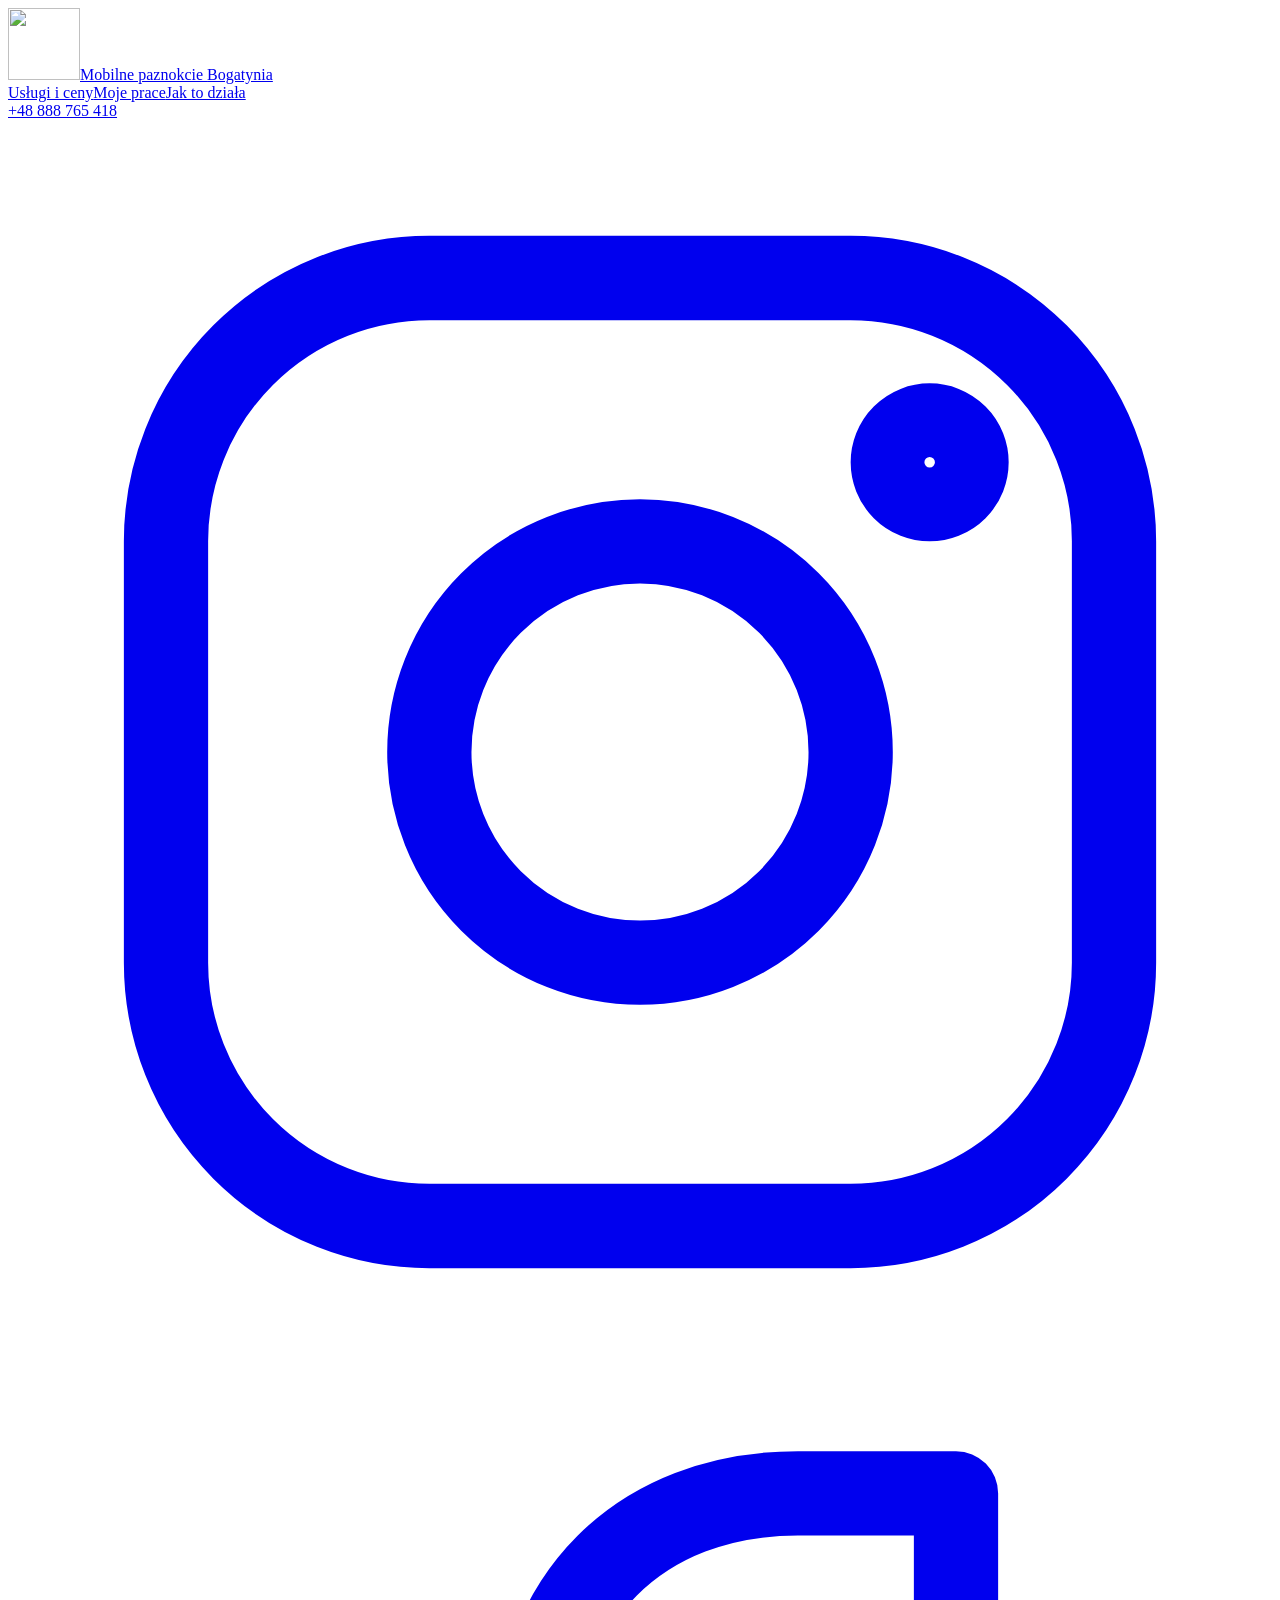
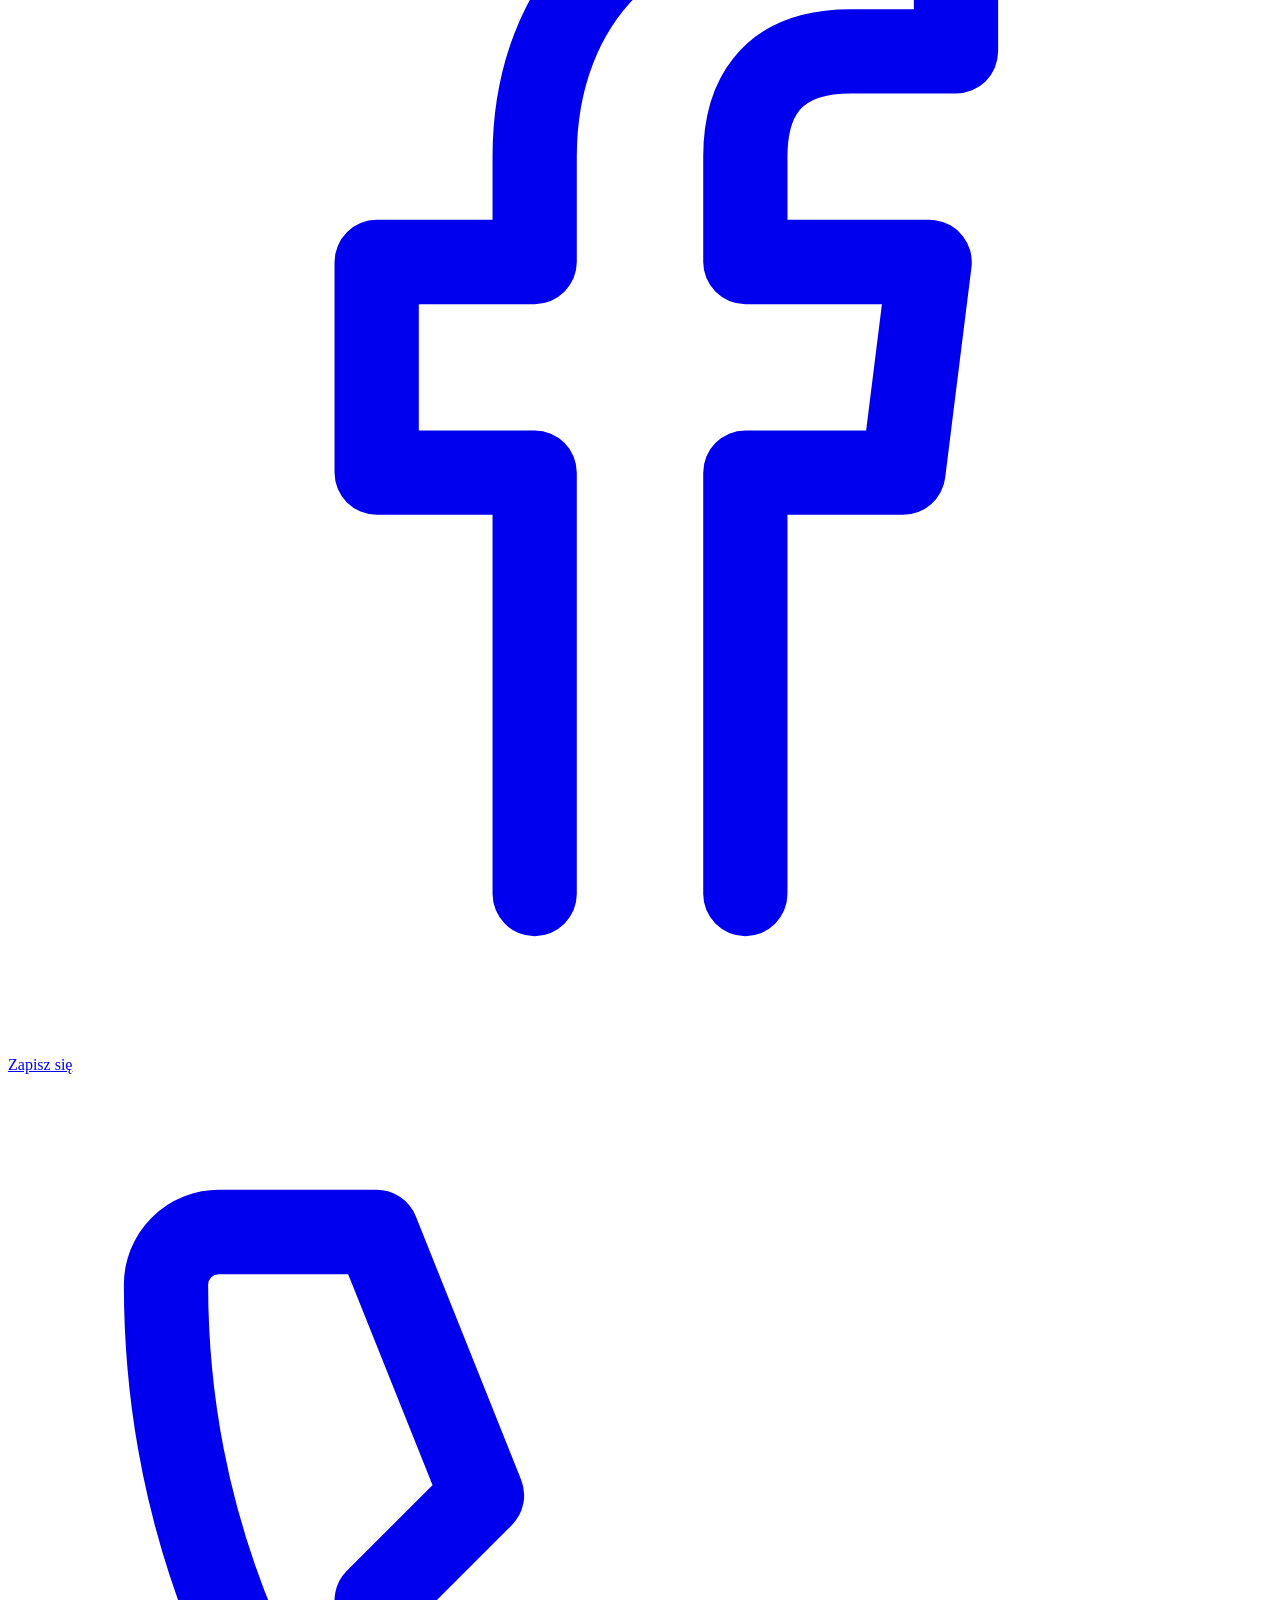
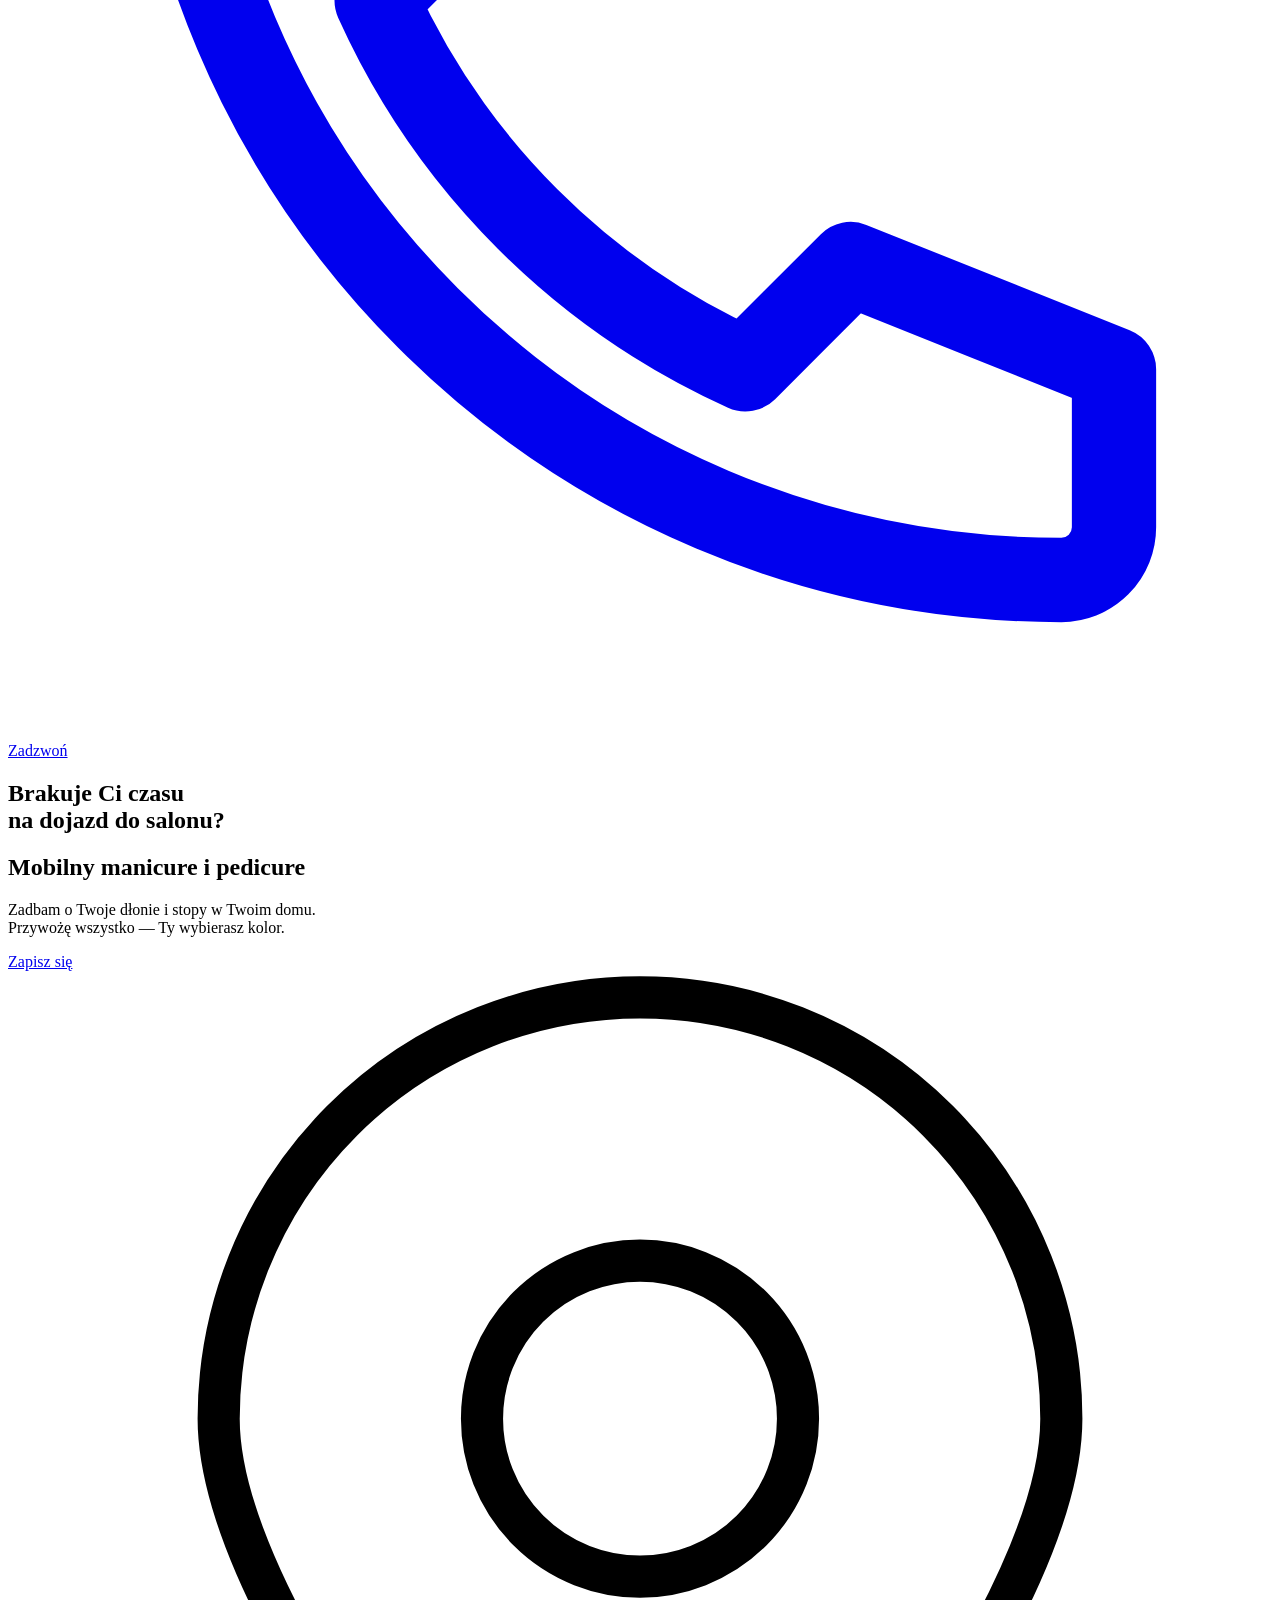
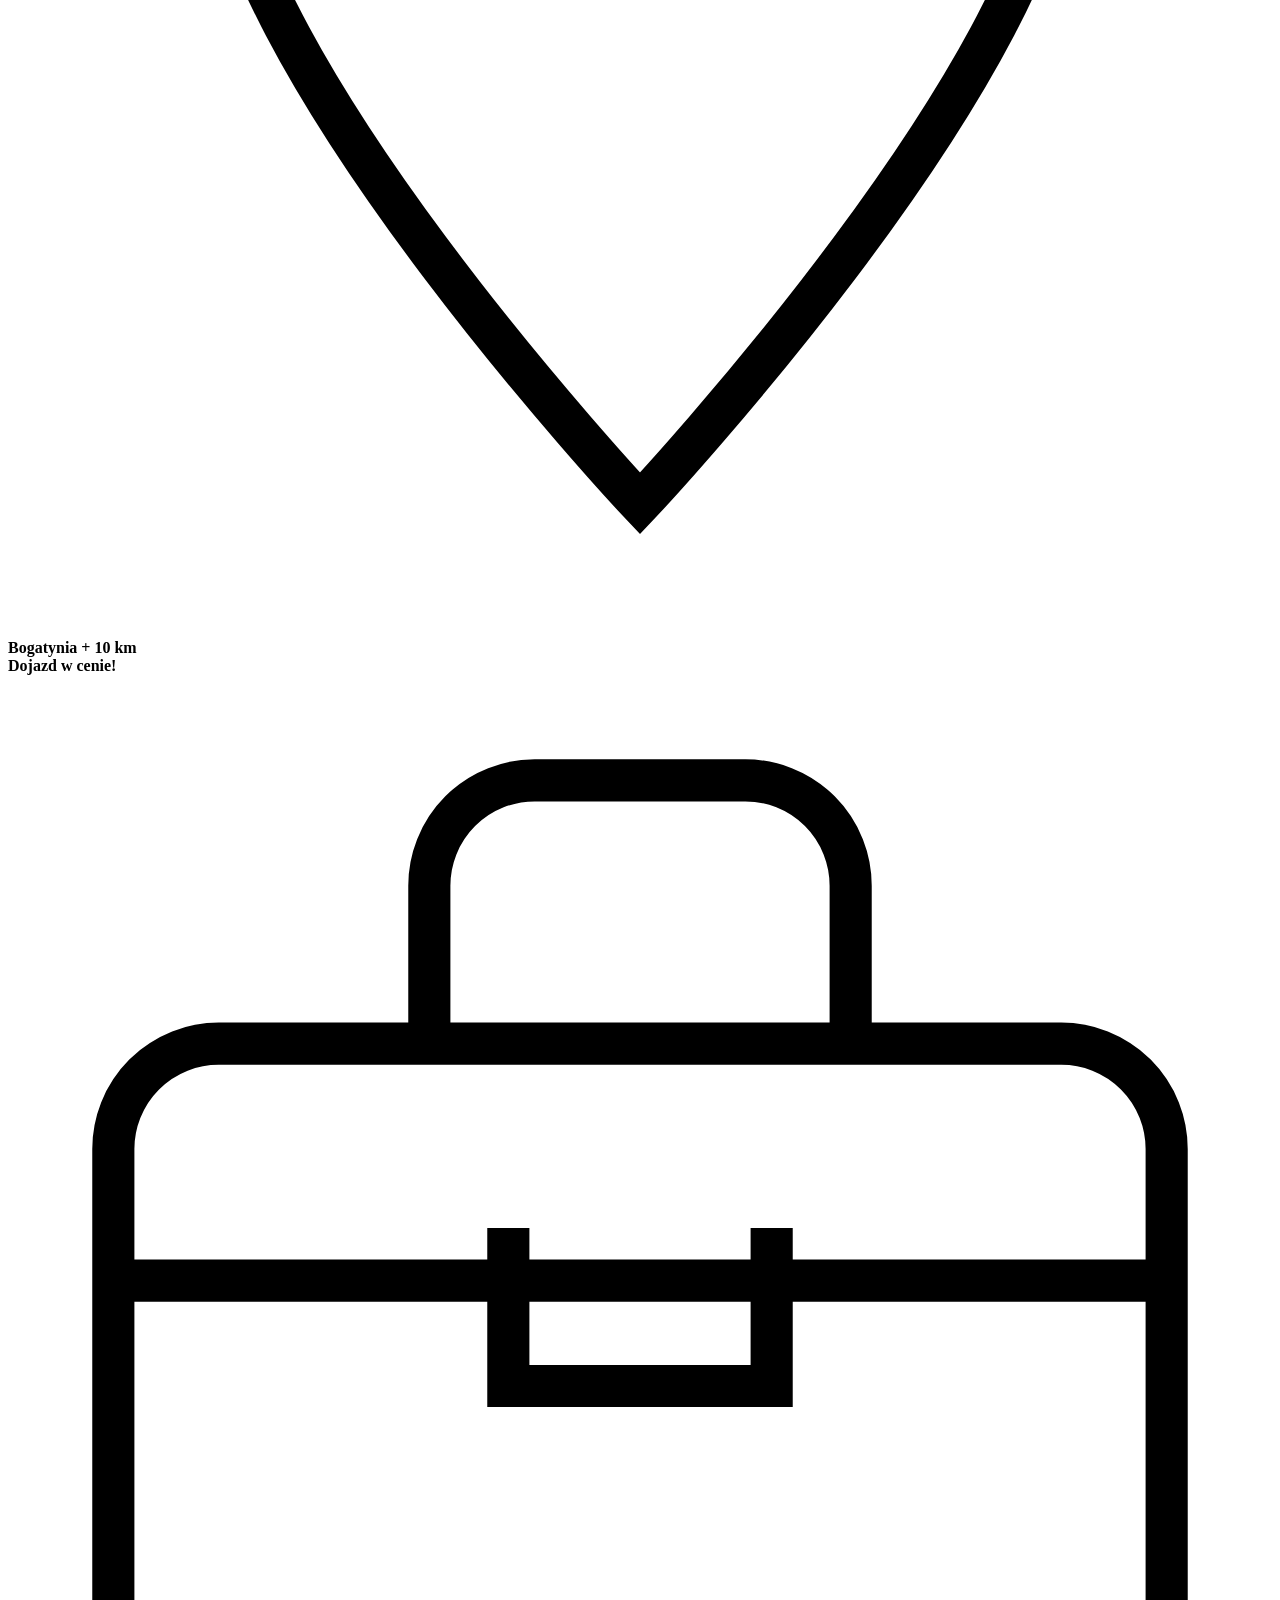
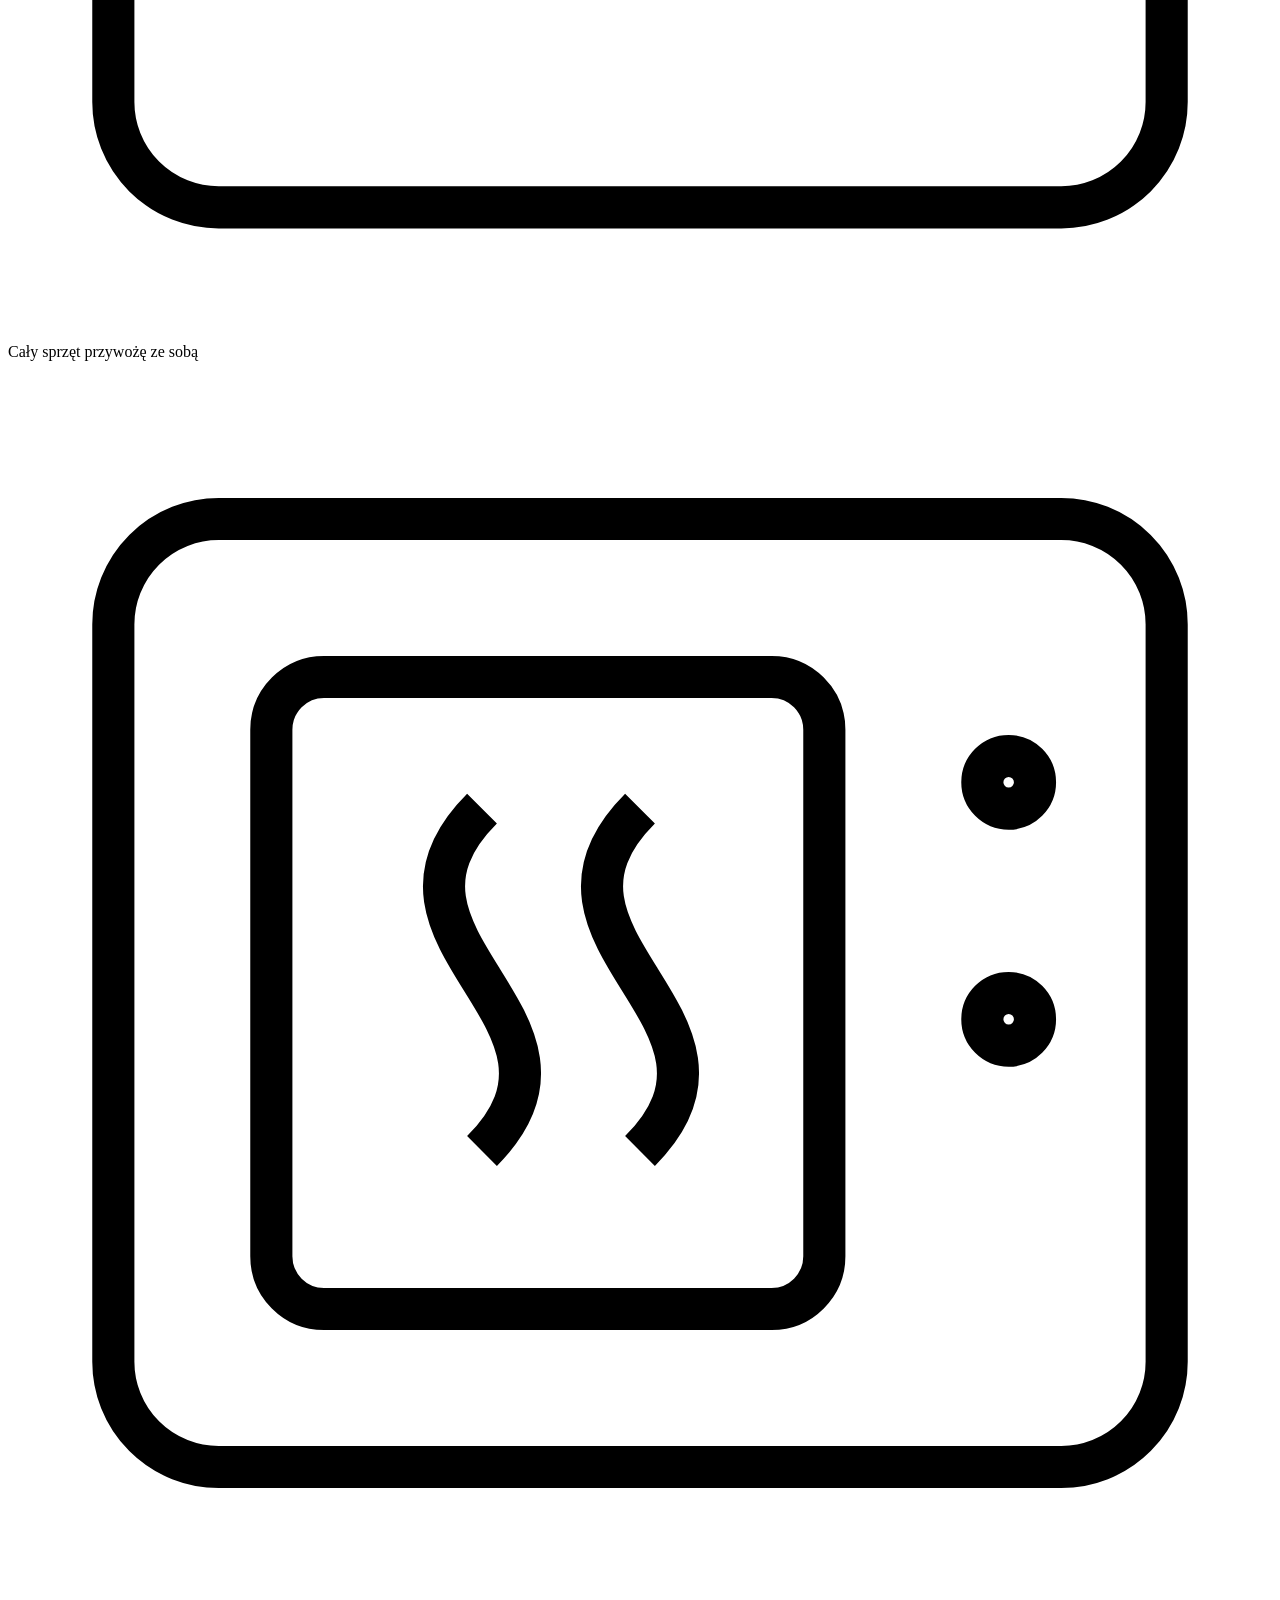
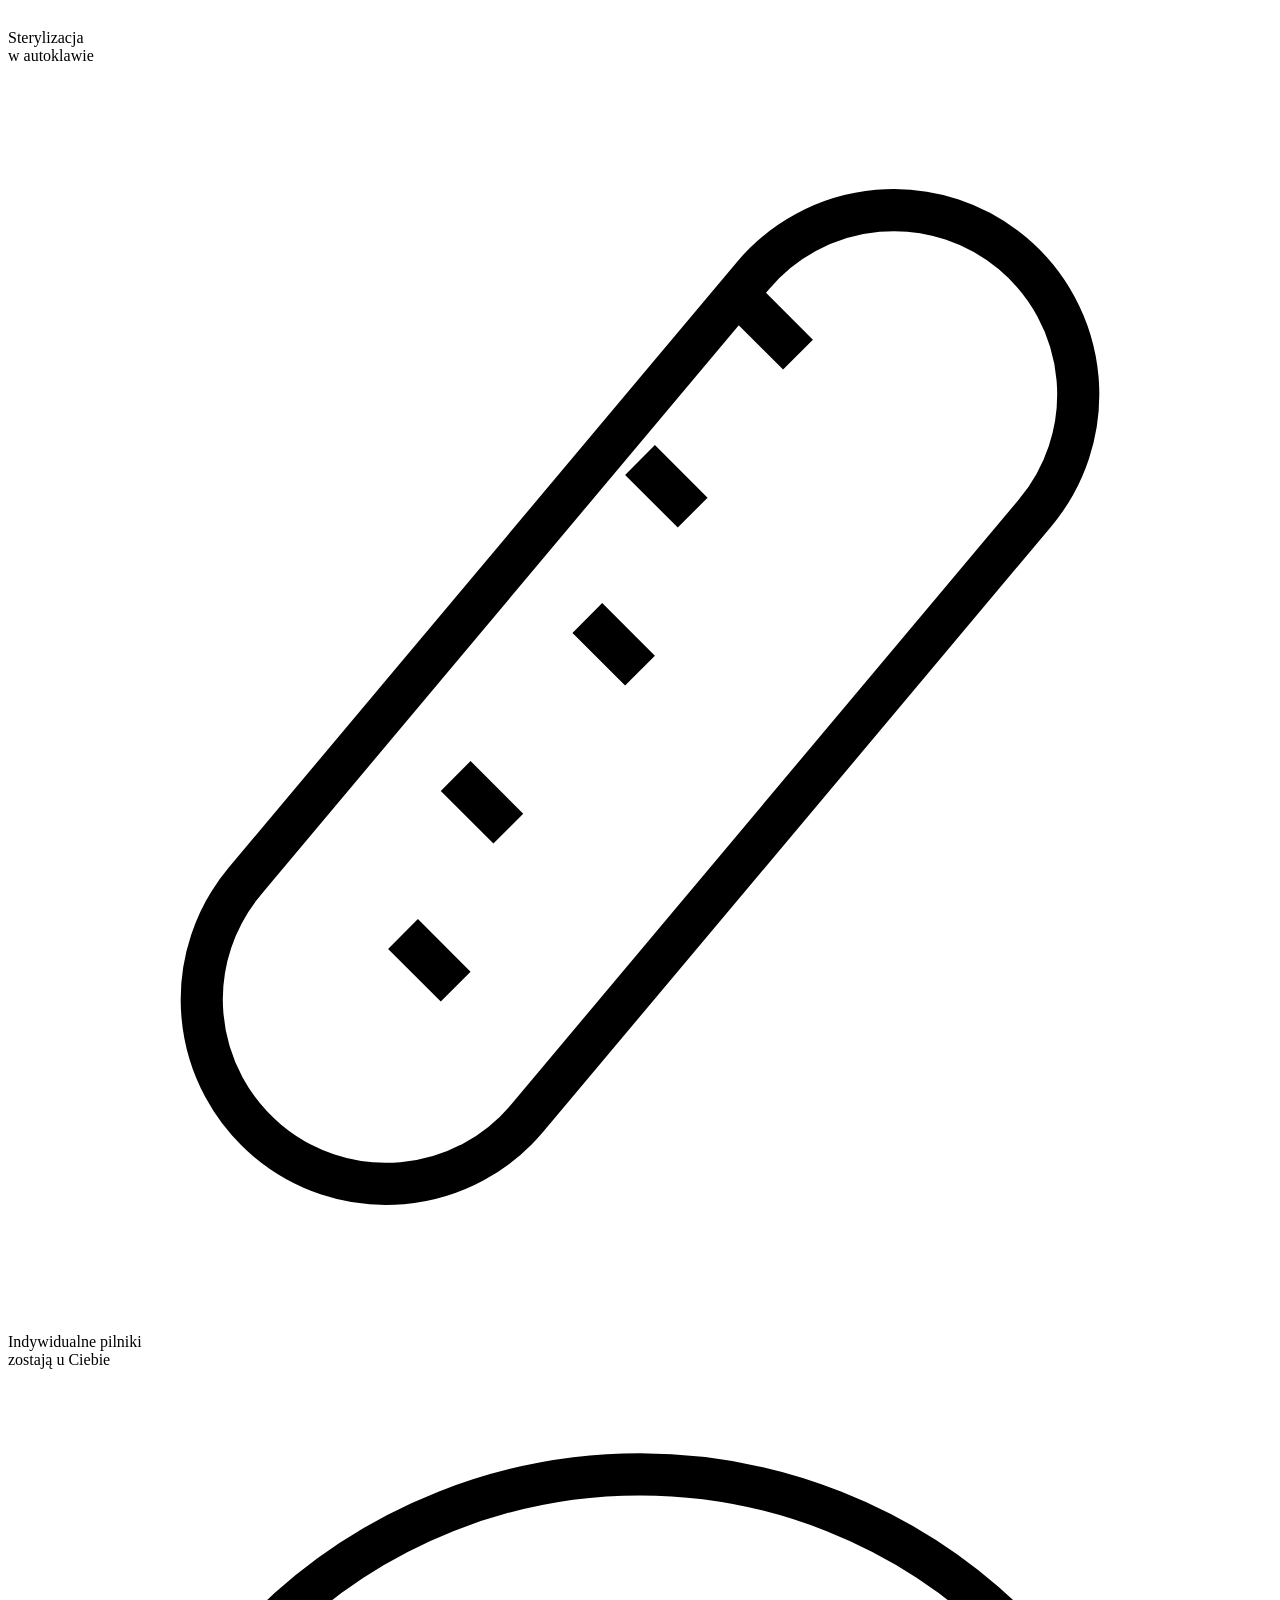
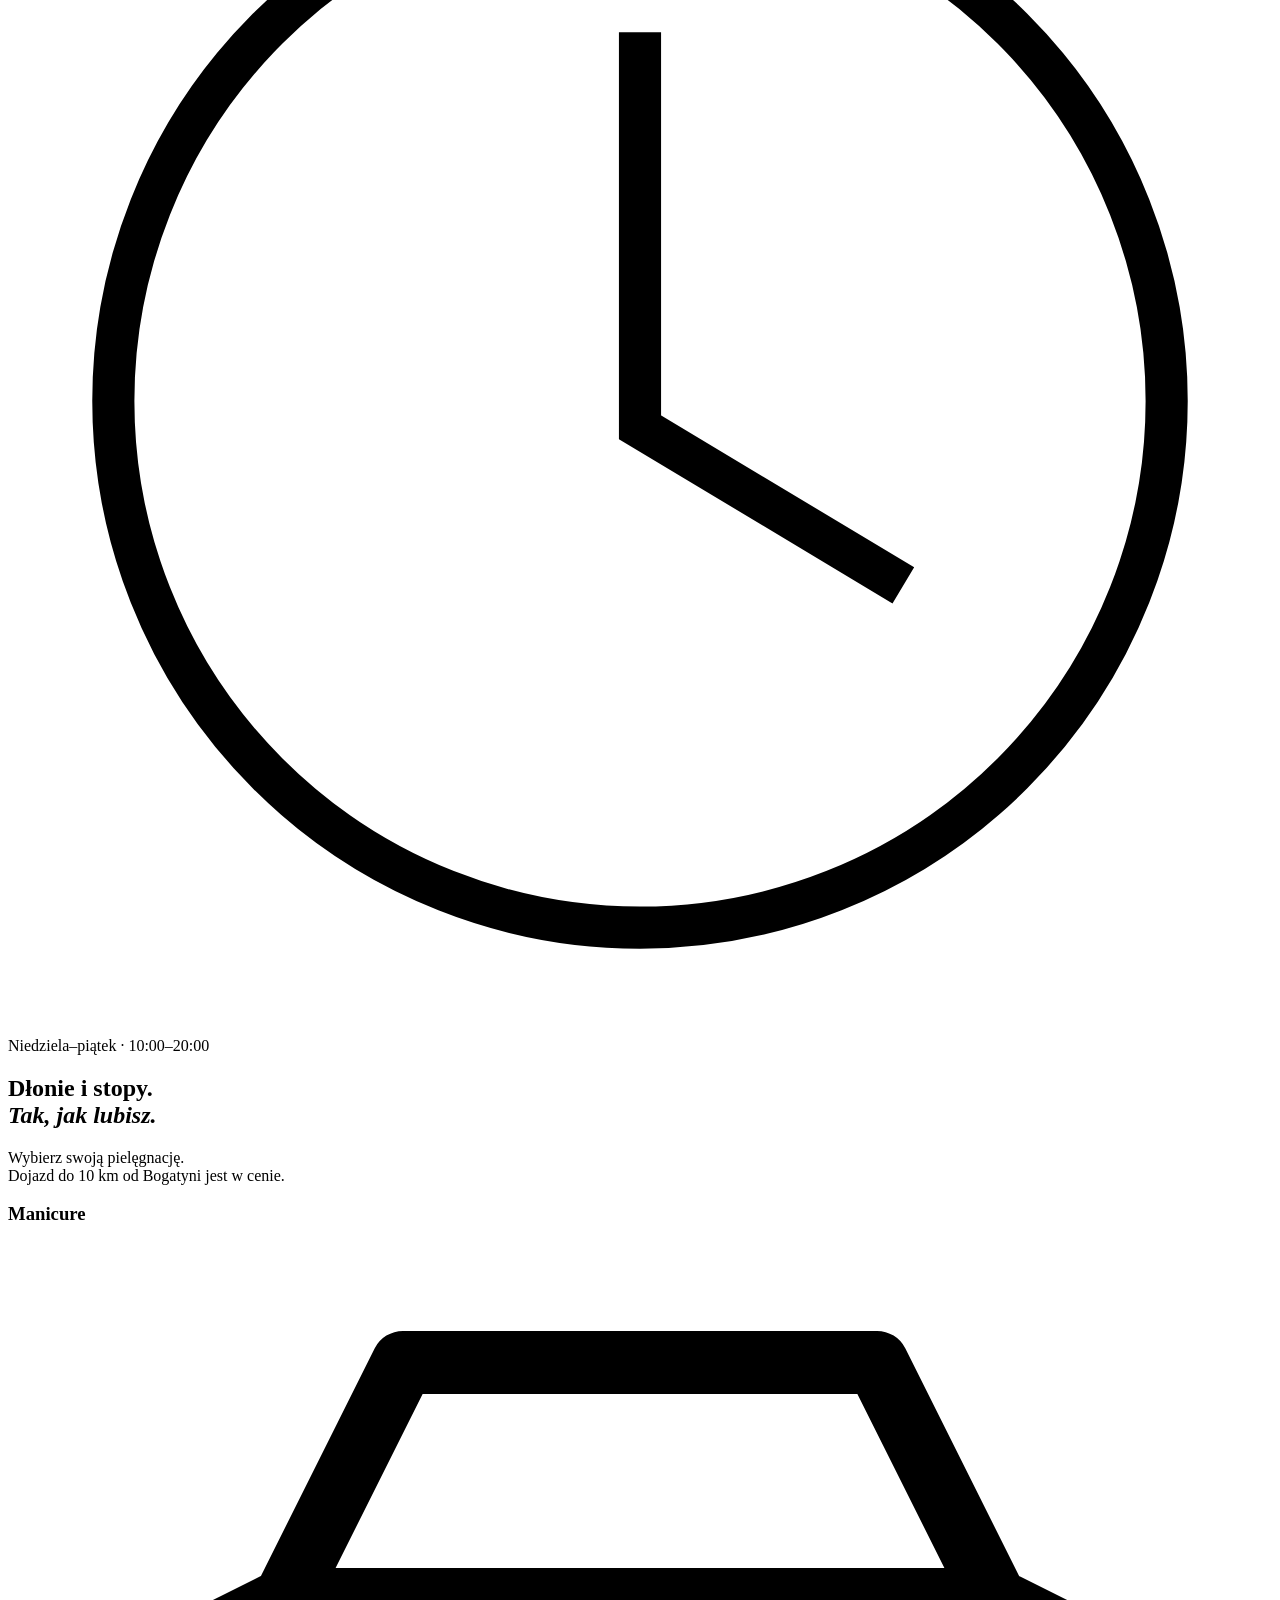
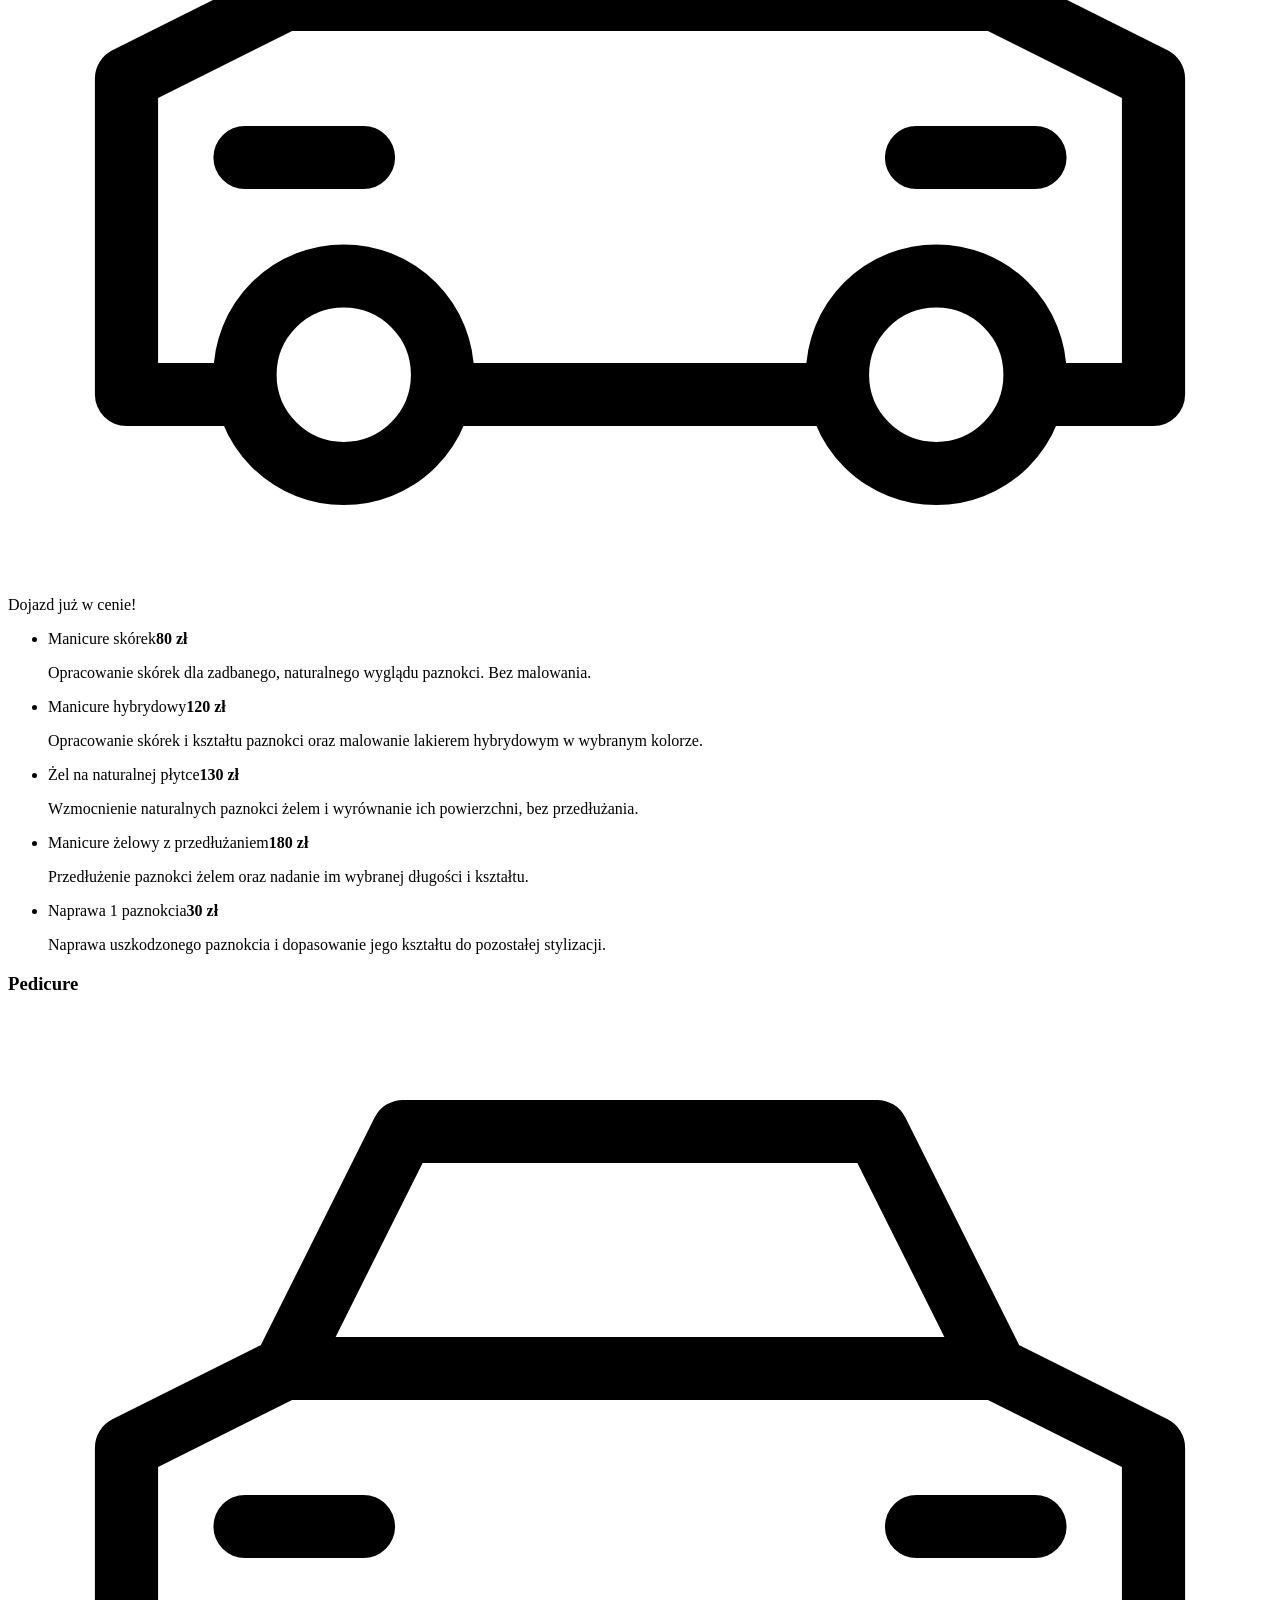
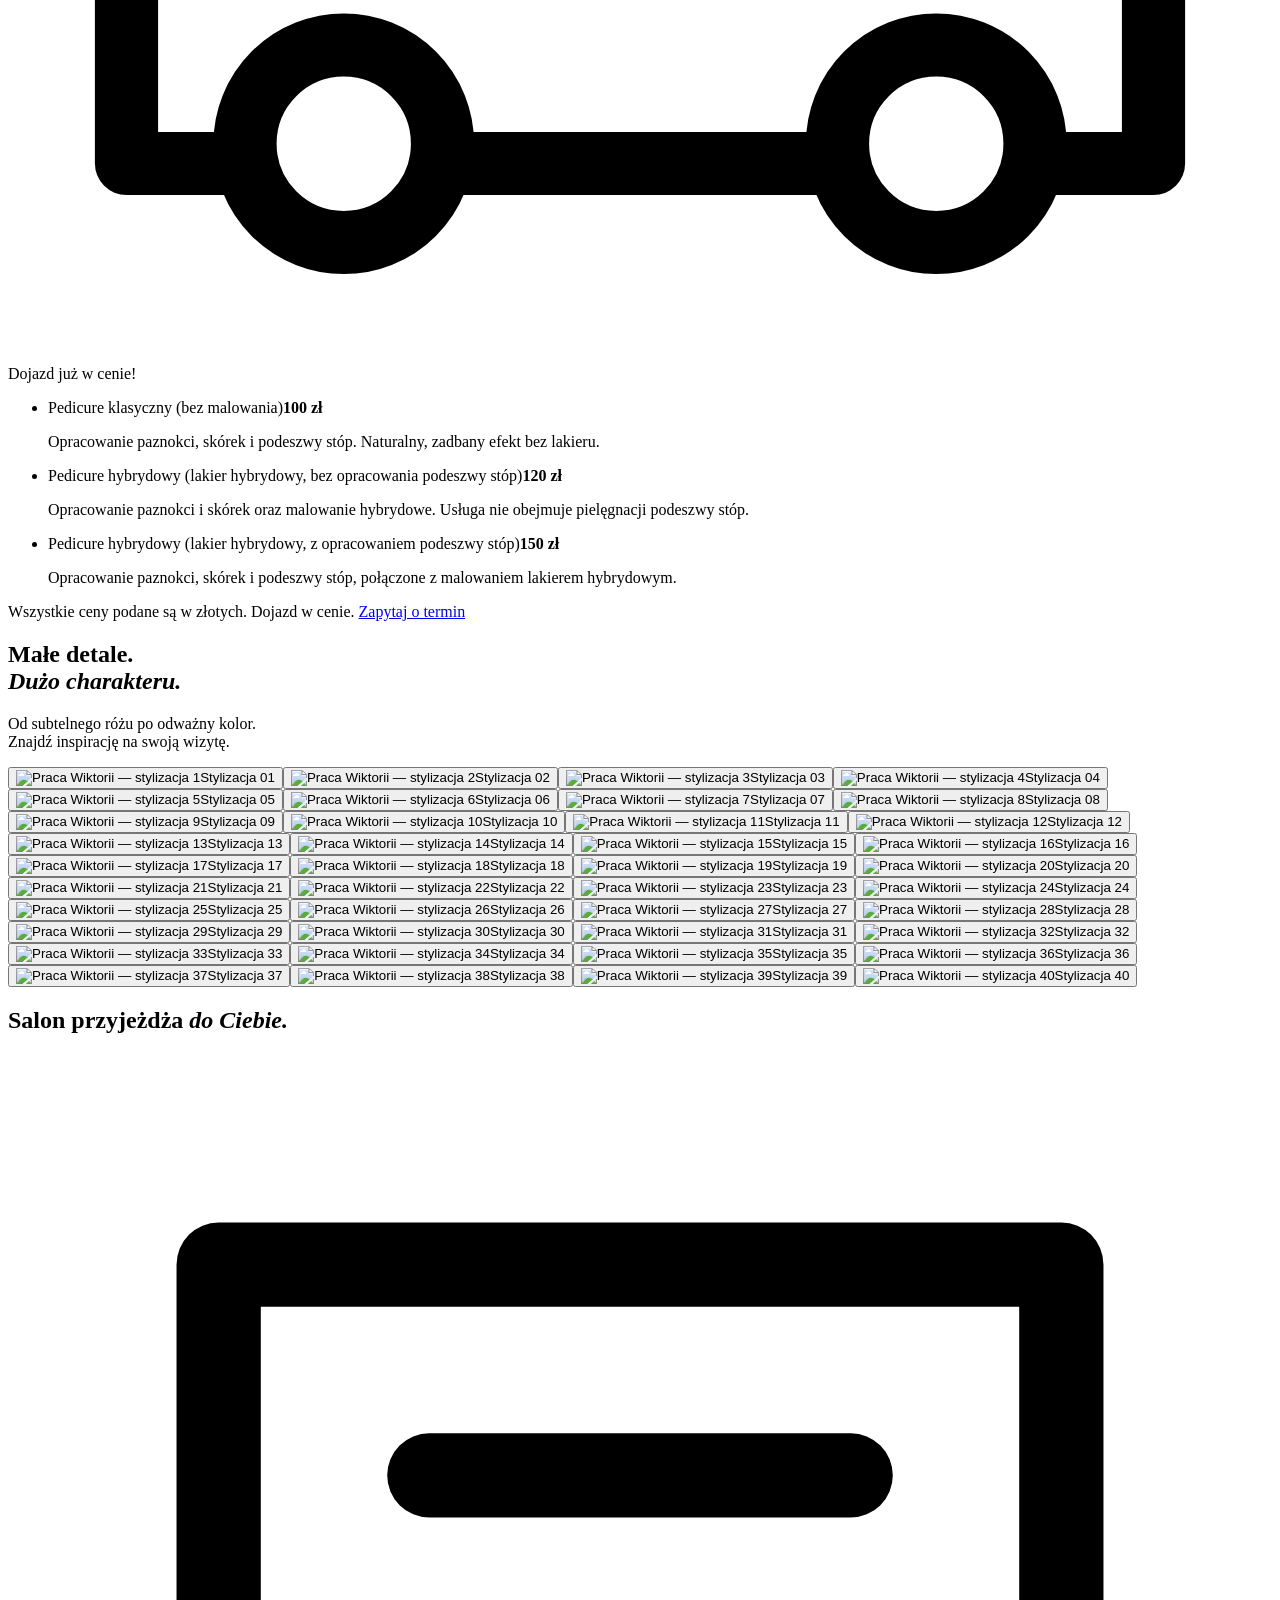
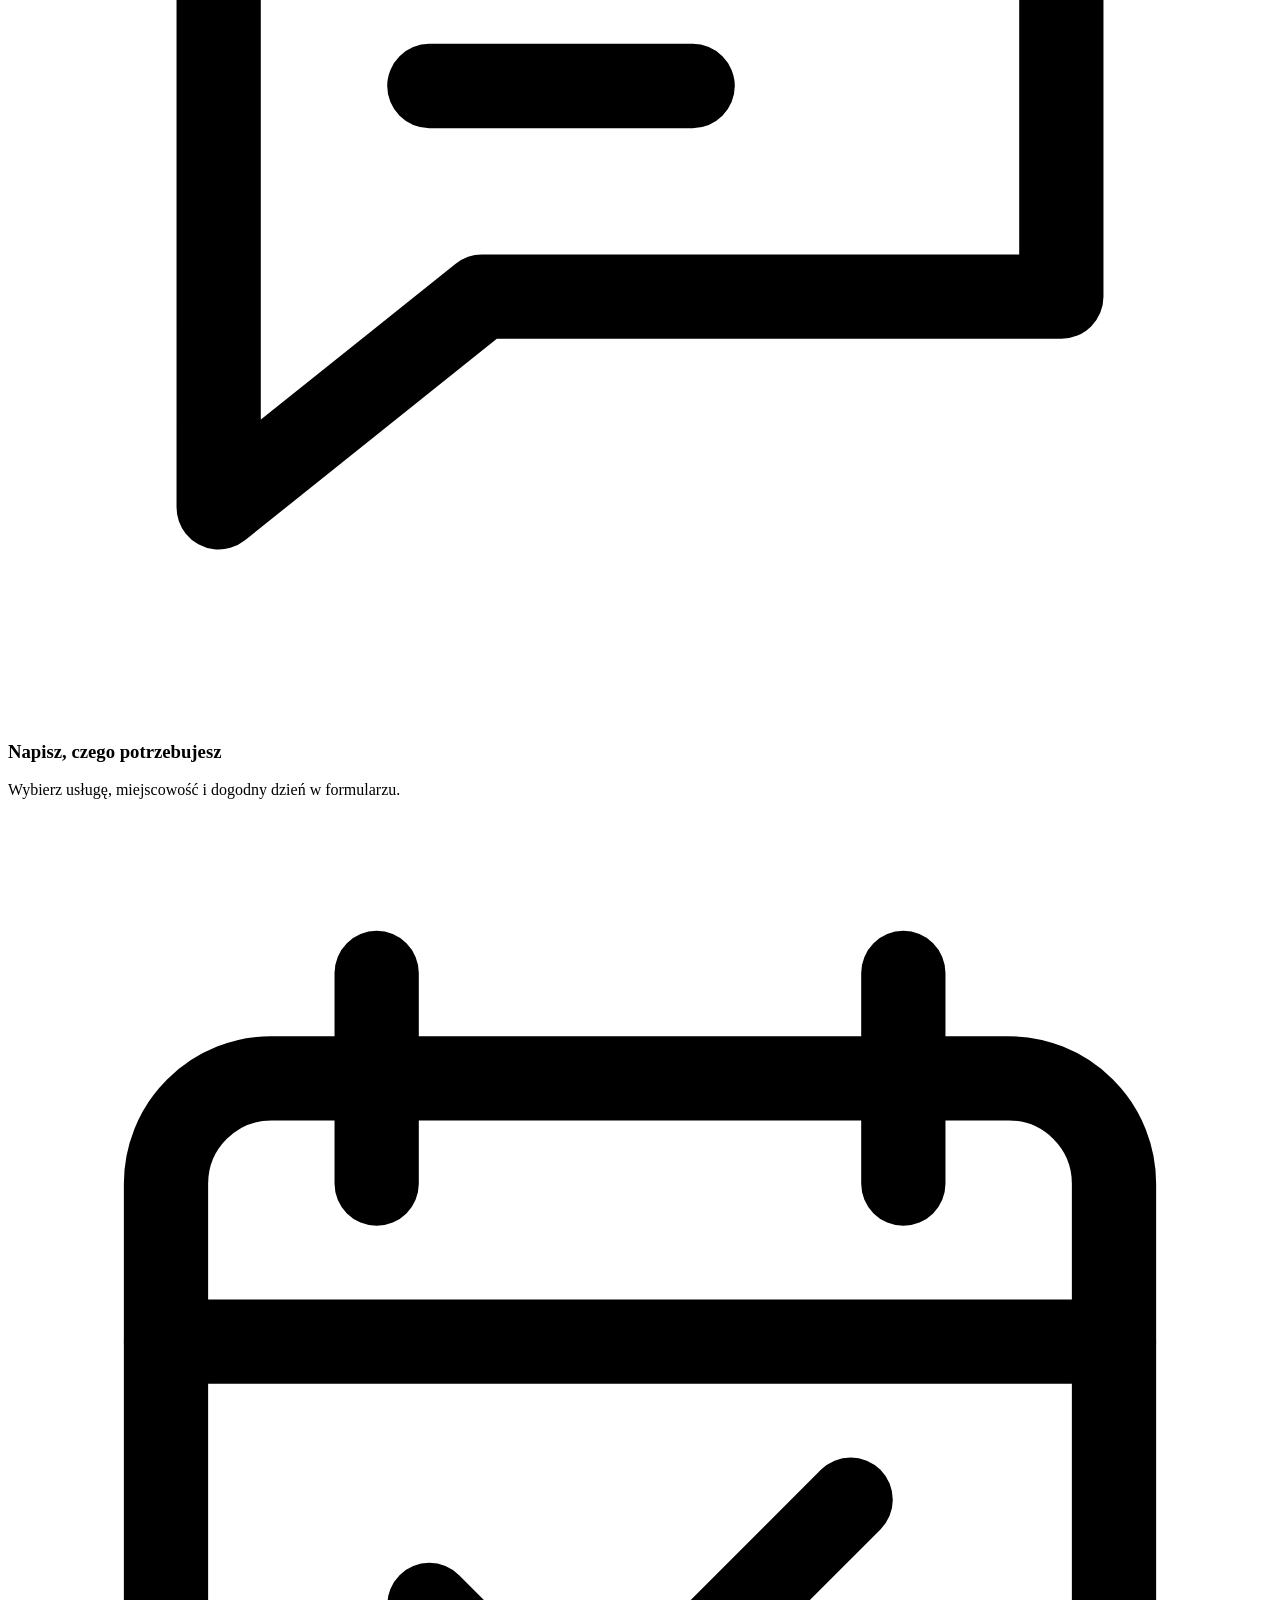
==== index.html @ 947ea826 "Google Tag Manager GTM-5TH8W74J" ====
<!doctype html>
<html lang="pl"><head>
<!-- Google Tag Manager -->
<script>(function(w,d,s,l,i){w[l]=w[l]||[];w[l].push({'gtm.start':
new Date().getTime(),event:'gtm.js'});var f=d.getElementsByTagName(s)[0],
j=d.createElement(s),dl=l!='dataLayer'?'&l='+l:'';j.async=true;j.src=
'https://www.googletagmanager.com/gtm.js?id='+i+dl;f.parentNode.insertBefore(j,f);
})(window,document,'script','dataLayer','GTM-5TH8W74J');</script>
<!-- End Google Tag Manager --><meta charset="UTF-8"><meta name="viewport" content="width=device-width,initial-scale=1"><meta name="description" content="Mobilny manicure i pedicure w Bogatyni i okolicach do 10 km. Dojazd w cenie. Wiktoria — poniedziałek–piątek i niedziela, 10:00–20:00."><title>Mobilne paznokcie • Bogatynia</title><link rel="icon" type="image/png" href="assets/favicon.png"><link rel="preconnect" href="https://fonts.googleapis.com"><link rel="preconnect" href="https://fonts.gstatic.com" crossorigin><link rel="stylesheet" href="https://fonts.googleapis.com/css2?family=Playfair+Display:ital,wght@0,600;0,700;1,700&display=swap"><link rel="stylesheet" href="style.css"></head>
<body>
<!-- Google Tag Manager (noscript) -->
<noscript><iframe src="https://www.googletagmanager.com/ns.html?id=GTM-5TH8W74J"
height="0" width="0" style="display:none;visibility:hidden"></iframe></noscript>
<!-- End Google Tag Manager (noscript) --><header class="wrap"><a class="brand" href="#"><img src="assets/logo.png" width="72" height="72" alt=""><span>Mobilne paznokcie <span>Bogatynia</span></span></a><nav aria-label="Nawigacja"><a href="#uslugi">Usługi i ceny</a><a href="#prace">Moje prace</a><a href="#wizyta">Jak to działa</a></nav><div class="header-contact"><a class="phone-number" href="tel:+48888765418">+48 888 765 418</a><div class="social-links"><a href="https://www.instagram.com/mobilne_paznokcie_bogatynia?knvt=MTFyaWU5a2pidDM1eg==" target="_blank" rel="noopener noreferrer" aria-label="Instagram"><svg viewBox="0 0 24 24" fill="none" stroke="currentColor" stroke-width="1.6" stroke-linecap="round" stroke-linejoin="round" aria-hidden="true"><rect x="3" y="3" width="18" height="18" rx="5"/><circle cx="12" cy="12" r="4"/><circle cx="17.5" cy="6.5" r=".7"/></svg></a><a href="https://www.facebook.com/share/1CfiMYgDCd/?mibextid=wwXIfr" target="_blank" rel="noopener noreferrer" aria-label="Facebook"><svg viewBox="0 0 24 24" fill="none" stroke="currentColor" stroke-width="1.6" stroke-linecap="round" stroke-linejoin="round" aria-hidden="true"><path d="M14 21v-8h3l.5-4H14V7c0-1 .4-2 2-2h2V2h-3c-3 0-5 2-5 5v2H7v4h3v8"/></svg></a></div></div><div class="cta-stack"><a class="button signup-button" href="#kontakt">Zapisz się</a><a class="button call-button" href="tel:+48888765418"><svg viewBox="0 0 24 24" fill="none" stroke="currentColor" stroke-width="1.6" stroke-linecap="round" stroke-linejoin="round" aria-hidden="true"><path d="M7 3H4a1 1 0 0 0-1 1c0 9.4 7.6 17 17 17a1 1 0 0 0 1-1v-3l-5-2-2 2a14 14 0 0 1-7-7l2-2-2-5Z"/></svg>Zadzwoń</a></div></header>
<main><section class="hero-reference" aria-labelledby="hero-title"><div class="hero-reference-inner"><div class="reference-copy"><h1 id="hero-title">Brakuje Ci czasu<br>na dojazd do salonu?</h1><h2>Mobilny manicure i pedicure</h2><p>Zadbam o Twoje dłonie i stopy w Twoim domu. <br>Przywożę wszystko — Ty wybierasz kolor.</p><a class="button reference-cta" href="#kontakt">Zapisz się </a><div class="reference-location"><svg viewBox="0 0 48 48" fill="none" stroke="currentColor" stroke-width="1.6" aria-hidden="true"><path d="M24 43S8 26 8 17a16 16 0 0 1 32 0c0 9-16 26-16 26Z"/><circle cx="24" cy="17" r="6"/></svg><strong>Bogatynia + 10 km<br>Dojazd w cenie!</strong></div></div><div class="reference-bottom"><div class="reference-benefits"><div><svg viewBox="0 0 48 48" fill="none" stroke="currentColor" stroke-width="1.6" aria-hidden="true"><rect x="4" y="14" width="40" height="29" rx="4"/><path d="M16 14V8a4 4 0 0 1 4-4h8a4 4 0 0 1 4 4v6M4 23h40M19 21v6h10v-6"/></svg><span>Cały sprzęt przywożę ze sobą</span></div><div><svg viewBox="0 0 48 48" fill="none" stroke="currentColor" stroke-width="1.6" aria-hidden="true"><rect x="4" y="6" width="40" height="36" rx="4"/><rect x="10" y="12" width="21" height="24" rx="2"/><path d="M18 17c-5 5 5 8 0 13m6-13c-5 5 5 8 0 13"/><circle cx="38" cy="16" r="1"/><circle cx="38" cy="25" r="1"/></svg><span>Sterylizacja <br>w autoklawie</span></div><div><svg viewBox="0 0 48 48" fill="none" stroke="currentColor" stroke-width="1.6" aria-hidden="true"><rect x="17" y="2" width="14" height="44" rx="7" transform="rotate(40 24 24)"/><path d="m17 27 2 2m5-14 2 2m-4 4 2 2m-9 10 2 2m11-26 2 2"/></svg><span>Indywidualne pilniki <br>zostają u Ciebie</span></div></div><div class="reference-hours"><svg viewBox="0 0 48 48" fill="none" stroke="currentColor" stroke-width="1.6" aria-hidden="true"><circle cx="24" cy="24" r="20"/><path d="M24 10v15l10 6"/></svg><span>Niedziela–piątek · 10:00–20:00</span></div></div></div></section>

<section class="services section" id="uslugi"><div class="wrap"><div class="section-top"><div><h2>Dłonie i stopy.<br><em>Tak, jak lubisz.</em></h2></div><p>Wybierz swoją pielęgnację.<br>Dojazd do 10 km od Bogatyni jest w cenie.</p></div><div class="service-columns"><div class="service-category"><div class="service-category-title"><h3>Manicure</h3><div class="included-travel"><svg class="travel-car" viewBox="0 0 32 24" fill="none" stroke="currentColor" stroke-width="1.6" stroke-linecap="round" stroke-linejoin="round" aria-hidden="true"><path d="m7 9 3-6h12l3 6M6 19H3V11l4-2h18l4 2v8h-3M11 19h10M8 9h16M6 13h3m14 0h3"/><circle cx="8.5" cy="18.5" r="2.5"/><circle cx="23.5" cy="18.5" r="2.5"/></svg> Dojazd już w cenie!</div></div><ul><li class="priced-service"><div class="service-heading"><span>Manicure skórek</span><strong>80 zł</strong></div><p class="service-description">Opracowanie skórek dla zadbanego, naturalnego wyglądu paznokci. Bez malowania.</p></li><li class="priced-service"><div class="service-heading"><span>Manicure hybrydowy</span><strong>120 zł</strong></div><p class="service-description">Opracowanie skórek i kształtu paznokci oraz malowanie lakierem hybrydowym w wybranym kolorze.</p></li><li class="priced-service"><div class="service-heading"><span>Żel na naturalnej płytce</span><strong>130 zł</strong></div><p class="service-description">Wzmocnienie naturalnych paznokci żelem i wyrównanie ich powierzchni, bez przedłużania.</p></li><li class="priced-service"><div class="service-heading"><span>Manicure żelowy z przedłużaniem</span><strong>180 zł</strong></div><p class="service-description">Przedłużenie paznokci żelem oraz nadanie im wybranej długości i kształtu.</p></li><li class="priced-service"><div class="service-heading"><span>Naprawa 1 paznokcia</span><strong>30 zł</strong></div><p class="service-description">Naprawa uszkodzonego paznokcia i dopasowanie jego kształtu do pozostałej stylizacji.</p></li></ul></div><div class="service-category"><div class="service-category-title"><h3>Pedicure</h3><div class="included-travel"><svg class="travel-car" viewBox="0 0 32 24" fill="none" stroke="currentColor" stroke-width="1.6" stroke-linecap="round" stroke-linejoin="round" aria-hidden="true"><path d="m7 9 3-6h12l3 6M6 19H3V11l4-2h18l4 2v8h-3M11 19h10M8 9h16M6 13h3m14 0h3"/><circle cx="8.5" cy="18.5" r="2.5"/><circle cx="23.5" cy="18.5" r="2.5"/></svg> Dojazd już w cenie!</div></div><ul><li class="priced-service"><div class="service-heading"><span>Pedicure klasyczny (bez malowania)</span><strong>100 zł</strong></div><p class="service-description">Opracowanie paznokci, skórek i podeszwy stóp. Naturalny, zadbany efekt bez lakieru.</p></li><li class="priced-service"><div class="service-heading"><span>Pedicure hybrydowy (lakier hybrydowy, bez opracowania podeszwy stóp)</span><strong>120 zł</strong></div><p class="service-description">Opracowanie paznokci i skórek oraz malowanie hybrydowe. Usługa nie obejmuje pielęgnacji podeszwy stóp.</p></li><li class="priced-service"><div class="service-heading"><span>Pedicure hybrydowy (lakier hybrydowy, z opracowaniem podeszwy stóp)</span><strong>150 zł</strong></div><p class="service-description">Opracowanie paznokci, skórek i podeszwy stóp, połączone z malowaniem lakierem hybrydowym.</p></li></ul></div></div><div class="price-note">Wszystkie ceny podane są w złotych. Dojazd w cenie. <a href="#kontakt">Zapytaj o termin</a></div></div></section>
<section class="wrap section" id="prace"><div class="section-top"><div><h2>Małe detale.<br><em>Dużo charakteru.</em></h2></div><p>Od subtelnego różu po odważny kolor.<br>Znajdź inspirację na swoją wizytę.</p></div><div class="gallery"><button class="photo" data-src="assets/work-01.jpg" data-title="Stylizacja 01"><img src="assets/work-01.jpg" alt="Praca Wiktorii — stylizacja 1" loading="lazy"><span>Stylizacja 01 </span></button><button class="photo" data-src="assets/work-02.jpg" data-title="Stylizacja 02"><img src="assets/work-02.jpg" alt="Praca Wiktorii — stylizacja 2" loading="lazy"><span>Stylizacja 02 </span></button><button class="photo" data-src="assets/work-03.jpg" data-title="Stylizacja 03"><img src="assets/work-03.jpg" alt="Praca Wiktorii — stylizacja 3" loading="lazy"><span>Stylizacja 03 </span></button><button class="photo" data-src="assets/work-04.jpg" data-title="Stylizacja 04"><img src="assets/work-04.jpg" alt="Praca Wiktorii — stylizacja 4" loading="lazy"><span>Stylizacja 04 </span></button><button class="photo" data-src="assets/work-05.jpg" data-title="Stylizacja 05"><img src="assets/work-05.jpg" alt="Praca Wiktorii — stylizacja 5" loading="lazy"><span>Stylizacja 05 </span></button><button class="photo" data-src="assets/work-06.jpg" data-title="Stylizacja 06"><img src="assets/work-06.jpg" alt="Praca Wiktorii — stylizacja 6" loading="lazy"><span>Stylizacja 06 </span></button><button class="photo" data-src="assets/work-07.jpg" data-title="Stylizacja 07"><img src="assets/work-07.jpg" alt="Praca Wiktorii — stylizacja 7" loading="lazy"><span>Stylizacja 07 </span></button><button class="photo" data-src="assets/work-08.jpg" data-title="Stylizacja 08"><img src="assets/work-08.jpg" alt="Praca Wiktorii — stylizacja 8" loading="lazy"><span>Stylizacja 08 </span></button><button class="photo" data-src="assets/work-09.jpg" data-title="Stylizacja 09"><img src="assets/work-09.jpg" alt="Praca Wiktorii — stylizacja 9" loading="lazy"><span>Stylizacja 09 </span></button><button class="photo" data-src="assets/work-10.jpg" data-title="Stylizacja 10"><img src="assets/work-10.jpg" alt="Praca Wiktorii — stylizacja 10" loading="lazy"><span>Stylizacja 10 </span></button><button class="photo" data-src="assets/work-11.jpg" data-title="Stylizacja 11"><img src="assets/work-11.jpg" alt="Praca Wiktorii — stylizacja 11" loading="lazy"><span>Stylizacja 11 </span></button><button class="photo" data-src="assets/work-12.jpg" data-title="Stylizacja 12"><img src="assets/work-12.jpg" alt="Praca Wiktorii — stylizacja 12" loading="lazy"><span>Stylizacja 12 </span></button><button class="photo" data-src="assets/work-13.jpg" data-title="Stylizacja 13"><img src="assets/work-13.jpg" alt="Praca Wiktorii — stylizacja 13" loading="lazy"><span>Stylizacja 13 </span></button><button class="photo" data-src="assets/work-14.jpg" data-title="Stylizacja 14"><img src="assets/work-14.jpg" alt="Praca Wiktorii — stylizacja 14" loading="lazy"><span>Stylizacja 14 </span></button><button class="photo" data-src="assets/work-15.jpg" data-title="Stylizacja 15"><img src="assets/work-15.jpg" alt="Praca Wiktorii — stylizacja 15" loading="lazy"><span>Stylizacja 15 </span></button><button class="photo" data-src="assets/work-16.jpg" data-title="Stylizacja 16"><img src="assets/work-16.jpg" alt="Praca Wiktorii — stylizacja 16" loading="lazy"><span>Stylizacja 16 </span></button><button class="photo" data-src="assets/work-17.jpg" data-title="Stylizacja 17"><img src="assets/work-17.jpg" alt="Praca Wiktorii — stylizacja 17" loading="lazy"><span>Stylizacja 17 </span></button><button class="photo" data-src="assets/work-18.jpg" data-title="Stylizacja 18"><img src="assets/work-18.jpg" alt="Praca Wiktorii — stylizacja 18" loading="lazy"><span>Stylizacja 18 </span></button><button class="photo" data-src="assets/work-19.jpg" data-title="Stylizacja 19"><img src="assets/work-19.jpg" alt="Praca Wiktorii — stylizacja 19" loading="lazy"><span>Stylizacja 19 </span></button><button class="photo" data-src="assets/work-20.jpg" data-title="Stylizacja 20"><img src="assets/work-20.jpg" alt="Praca Wiktorii — stylizacja 20" loading="lazy"><span>Stylizacja 20 </span></button><button class="photo" data-src="assets/work-21.jpg" data-title="Stylizacja 21"><img src="assets/work-21.jpg" alt="Praca Wiktorii — stylizacja 21" loading="lazy"><span>Stylizacja 21 </span></button><button class="photo" data-src="assets/work-22.jpg" data-title="Stylizacja 22"><img src="assets/work-22.jpg" alt="Praca Wiktorii — stylizacja 22" loading="lazy"><span>Stylizacja 22 </span></button><button class="photo" data-src="assets/work-23.jpg" data-title="Stylizacja 23"><img src="assets/work-23.jpg" alt="Praca Wiktorii — stylizacja 23" loading="lazy"><span>Stylizacja 23 </span></button><button class="photo" data-src="assets/work-24.jpg" data-title="Stylizacja 24"><img src="assets/work-24.jpg" alt="Praca Wiktorii — stylizacja 24" loading="lazy"><span>Stylizacja 24 </span></button><button class="photo" data-src="assets/work-25.jpg" data-title="Stylizacja 25"><img src="assets/work-25.jpg" alt="Praca Wiktorii — stylizacja 25" loading="lazy"><span>Stylizacja 25 </span></button><button class="photo" data-src="assets/work-26.jpg" data-title="Stylizacja 26"><img src="assets/work-26.jpg" alt="Praca Wiktorii — stylizacja 26" loading="lazy"><span>Stylizacja 26 </span></button><button class="photo" data-src="assets/work-27.jpg" data-title="Stylizacja 27"><img src="assets/work-27.jpg" alt="Praca Wiktorii — stylizacja 27" loading="lazy"><span>Stylizacja 27 </span></button><button class="photo" data-src="assets/work-28.jpg" data-title="Stylizacja 28"><img src="assets/work-28.jpg" alt="Praca Wiktorii — stylizacja 28" loading="lazy"><span>Stylizacja 28 </span></button><button class="photo" data-src="assets/work-29.jpg" data-title="Stylizacja 29"><img src="assets/work-29.jpg" alt="Praca Wiktorii — stylizacja 29" loading="lazy"><span>Stylizacja 29 </span></button><button class="photo" data-src="assets/work-30.jpg" data-title="Stylizacja 30"><img src="assets/work-30.jpg" alt="Praca Wiktorii — stylizacja 30" loading="lazy"><span>Stylizacja 30 </span></button><button class="photo" data-src="assets/work-31.jpg" data-title="Stylizacja 31"><img src="assets/work-31.jpg" alt="Praca Wiktorii — stylizacja 31" loading="lazy"><span>Stylizacja 31 </span></button><button class="photo" data-src="assets/work-32.jpg" data-title="Stylizacja 32"><img src="assets/work-32.jpg" alt="Praca Wiktorii — stylizacja 32" loading="lazy"><span>Stylizacja 32 </span></button><button class="photo" data-src="assets/work-33.jpg" data-title="Stylizacja 33"><img src="assets/work-33.jpg" alt="Praca Wiktorii — stylizacja 33" loading="lazy"><span>Stylizacja 33 </span></button><button class="photo" data-src="assets/work-34.jpg" data-title="Stylizacja 34"><img src="assets/work-34.jpg" alt="Praca Wiktorii — stylizacja 34" loading="lazy"><span>Stylizacja 34 </span></button><button class="photo" data-src="assets/work-35.jpg" data-title="Stylizacja 35"><img src="assets/work-35.jpg" alt="Praca Wiktorii — stylizacja 35" loading="lazy"><span>Stylizacja 35 </span></button><button class="photo" data-src="assets/work-36.jpg" data-title="Stylizacja 36"><img src="assets/work-36.jpg" alt="Praca Wiktorii — stylizacja 36" loading="lazy"><span>Stylizacja 36 </span></button><button class="photo" data-src="assets/work-37.jpg" data-title="Stylizacja 37"><img src="assets/work-37.jpg" alt="Praca Wiktorii — stylizacja 37" loading="lazy"><span>Stylizacja 37 </span></button><button class="photo" data-src="assets/work-38.jpg" data-title="Stylizacja 38"><img src="assets/work-38.jpg" alt="Praca Wiktorii — stylizacja 38" loading="lazy"><span>Stylizacja 38 </span></button><button class="photo" data-src="assets/work-39.jpg" data-title="Stylizacja 39"><img src="assets/work-39.jpg" alt="Praca Wiktorii — stylizacja 39" loading="lazy"><span>Stylizacja 39 </span></button><button class="photo" data-src="assets/work-40.jpg" data-title="Stylizacja 40"><img src="assets/work-40.jpg" alt="Praca Wiktorii — stylizacja 40" loading="lazy"><span>Stylizacja 40 </span></button></div></section>

<section class="wrap section" id="wizyta"><h2>Salon przyjeżdża <em>do Ciebie.</em></h2><div class="steps"><article><span class="step-icon"><svg viewBox="0 0 24 24" fill="none" stroke="currentColor" stroke-width="1.6" stroke-linecap="round" stroke-linejoin="round" aria-hidden="true"><path d="M4 4h16v12H9l-5 4V4Z"/><path d="M8 8h8M8 12h5"/></svg></span><h3>Napisz, czego potrzebujesz</h3><p>Wybierz usługę, miejscowość i dogodny dzień w formularzu.</p></article><article><span class="step-icon"><svg viewBox="0 0 24 24" fill="none" stroke="currentColor" stroke-width="1.6" stroke-linecap="round" stroke-linejoin="round" aria-hidden="true"><rect x="3" y="5" width="18" height="16" rx="2"/><path d="M7 3v4m10-4v4M3 10h18m-13 5 3 3 5-5"/></svg></span><h3>Ustalimy szczegóły</h3><p>Skontaktuję się z Tobą, aby uzgodnić i potwierdzić termin wizyty.</p></article><article><span class="step-icon"><svg viewBox="0 0 24 24" fill="none" stroke="currentColor" stroke-width="1.6" stroke-linecap="round" stroke-linejoin="round" aria-hidden="true"><path d="m3 11 9-8 9 8M5 10v11h14V10M9 21v-8h6v8"/></svg></span><h3>Rozgość się u siebie</h3><p>Przywożę wszystko, co potrzebne. Wystarczy dostęp do gniazdka.</p></article></div></section><section class="hygiene-section" id="higiena"><div class="wrap hygiene-content"><h2>Pięknie zaczyna się<br><em>od higieny.</em></h2><p>Narzędzia sterylizuję w autoklawie.</p><p><strong>Pakiet otwieram przy Tobie.</strong></p><p>Indywidualny zestaw pilników i polerek pozostaje u Ciebie.</p><div class="cta-stack"><a class="button signup-button" href="#kontakt">Zapisz się</a><a class="button call-button" href="tel:+48888765418"><svg viewBox="0 0 24 24" fill="none" stroke="currentColor" stroke-width="1.6" stroke-linecap="round" stroke-linejoin="round" aria-hidden="true"><path d="M7 3H4a1 1 0 0 0-1 1c0 9.4 7.6 17 17 17a1 1 0 0 0 1-1v-3l-5-2-2 2a14 14 0 0 1-7-7l2-2-2-5Z"/></svg>Zadzwoń</a></div></div></section>
<section class="contact section" id="kontakt"><div class="wrap contact-grid"><div><h2>Jaki kolor<br>ma Twój<br><em>następny dzień?</em></h2><p>Zostaw zapytanie o termin.<br>Szczegóły wizyty ustalimy osobiście.</p><div class="contact-details"><a class="contact-phone" href="tel:+48888765418"><svg viewBox="0 0 24 24" fill="none" stroke="currentColor" stroke-width="1.6" stroke-linecap="round" stroke-linejoin="round" aria-hidden="true"><path d="M7 3H4a1 1 0 0 0-1 1c0 9.4 7.6 17 17 17a1 1 0 0 0 1-1v-3l-5-2-2 2a14 14 0 0 1-7-7l2-2-2-5Z"/></svg>+48 888 765 418</a><div class="social-links"><a href="https://www.instagram.com/mobilne_paznokcie_bogatynia?knvt=MTFyaWU5a2pidDM1eg==" target="_blank" rel="noopener noreferrer" aria-label="Instagram"><svg viewBox="0 0 24 24" fill="none" stroke="currentColor" stroke-width="1.6" stroke-linecap="round" stroke-linejoin="round" aria-hidden="true"><rect x="3" y="3" width="18" height="18" rx="5"/><circle cx="12" cy="12" r="4"/><circle cx="17.5" cy="6.5" r=".7"/></svg></a><a href="https://www.facebook.com/share/1CfiMYgDCd/?mibextid=wwXIfr" target="_blank" rel="noopener noreferrer" aria-label="Facebook"><svg viewBox="0 0 24 24" fill="none" stroke="currentColor" stroke-width="1.6" stroke-linecap="round" stroke-linejoin="round" aria-hidden="true"><path d="M14 21v-8h3l.5-4H14V7c0-1 .4-2 2-2h2V2h-3c-3 0-5 2-5 5v2H7v4h3v8"/></svg></a></div><strong>Bogatynia + 10 km</strong><span>Dojazd w cenie usługi</span><strong>Pon.–pt. i niedz. · 10:00–20:00</strong><span>Sobota — dzień wolny</span></div></div><div class="booking-invite"><h3>Zrób miejsce<br>na chwilę dla siebie.</h3><div class="cta-stack"><a class="button signup-button" href="#kontakt">Zapisz się</a><a class="button call-button" href="tel:+48888765418"><svg viewBox="0 0 24 24" fill="none" stroke="currentColor" stroke-width="1.6" stroke-linecap="round" stroke-linejoin="round" aria-hidden="true"><path d="M7 3H4a1 1 0 0 0-1 1c0 9.4 7.6 17 17 17a1 1 0 0 0 1-1v-3l-5-2-2 2a14 14 0 0 1-7-7l2-2-2-5Z"/></svg>Zadzwoń</a></div><p>Wybierz usługę i dogodny dzień.<br>Resztę ustalimy razem.</p></div></div></section></main>
<footer class="wrap"><a class="brand" href="#"><img src="assets/logo.png" width="72" height="72" alt=""><span>Mobilne paznokcie <span>• Bogatynia</span></span></a><span>Manicure & pedicure · U Ciebie w domu</span><button class="cookie-link" type="button">Informacje o cookies</button></footer><dialog id="booking-dialog" aria-label="Rezerwacja online"><div class="booking-bar"><strong>Zapisz się na wizytę</strong><a class="booking-open" href="rezerwacja.html?src=strona" target="_blank" rel="noopener">Otwórz w nowej karcie ↗</a><button id="booking-close" class="dialog-close" aria-label="Zamknij formularz">×</button></div><iframe id="booking-frame" title="Rezerwacja online — Mobilne paznokcie • Bogatynia" data-src="rezerwacja.html?src=strona"></iframe></dialog><dialog id="lightbox"><button id="close" aria-label="Zamknij zdjęcie">×</button><img id="large-photo" alt=""><p id="photo-title"></p></dialog><aside id="cookie-banner" class="cookie-banner" aria-label="Informacja o cookies" hidden><div><strong>Twoja prywatność jest ważna</strong><p>Nie używamy cookies reklamowych ani analitycznych. Zapisujemy jedynie Twój wybór dotyczący tego komunikatu w pamięci przeglądarki.</p></div><button class="cookie-link" type="button">Szczegóły</button><button id="cookie-ok" class="button signup-button" type="button">Rozumiem</button></aside><dialog id="cookie-dialog" aria-labelledby="cookie-title"><button class="dialog-close" id="cookie-close" aria-label="Zamknij">×</button><h2 id="cookie-title">Cookies i prywatność</h2><p>Ta strona nie korzysta z narzędzi reklamowych, analityki ani osadzonych widżetów mediów społecznościowych. Zdjęcia i czcionki są ładowane lokalnie. Jedynym osadzonym elementem jest formularz rezerwacji (Google Apps Script), wczytywany dopiero po kliknięciu „Zapisz się”.</p><h3>Niezbędne przechowywanie</h3><p>Po kliknięciu „Rozumiem” zapisujemy w localStorage wpis <strong>mp-cookie-notice-v1</strong> z datą potwierdzenia, aby nie wyświetlać komunikatu ponownie przez 6 miesięcy. Wpis pozostaje w Twojej przeglądarce i nie jest wysyłany na serwer. Nie wymaga zgody na cele reklamowe ani analityczne.</p><h3>Twój wybór</h3><p>Możesz korzystać ze strony bez zamykania komunikatu. W każdej chwili możesz usunąć zapamiętane potwierdzenie poniżej lub wyczyścić dane witryny w przeglądarce. Jeśli w przyszłości pojawią się opcjonalne cookies, poprosimy o zgodę przed ich uruchomieniem.</p><button id="cookie-reset" class="button call-button" type="button">Usuń zapamiętane potwierdzenie</button><h3>Linki i kontakt</h3><p>Instagram i Facebook otwierają się dopiero po kliknięciu linku i mają własne zasady prywatności. Formularz rezerwacji działa w oknie usługi Google Apps Script i ładuje się dopiero po kliknięciu „Zapisz się”. Podane w nim dane trafiają do arkusza Google prowadzącej salon oraz do powiadomienia w Telegramie — szczegóły znajdziesz w klauzuli RODO w formularzu. W sprawach prywatności: Mobilne paznokcie • Bogatynia, tel. <a href="tel:+48888765418">+48 888 765 418</a>.</p></dialog><script src="app.js"></script></body></html>
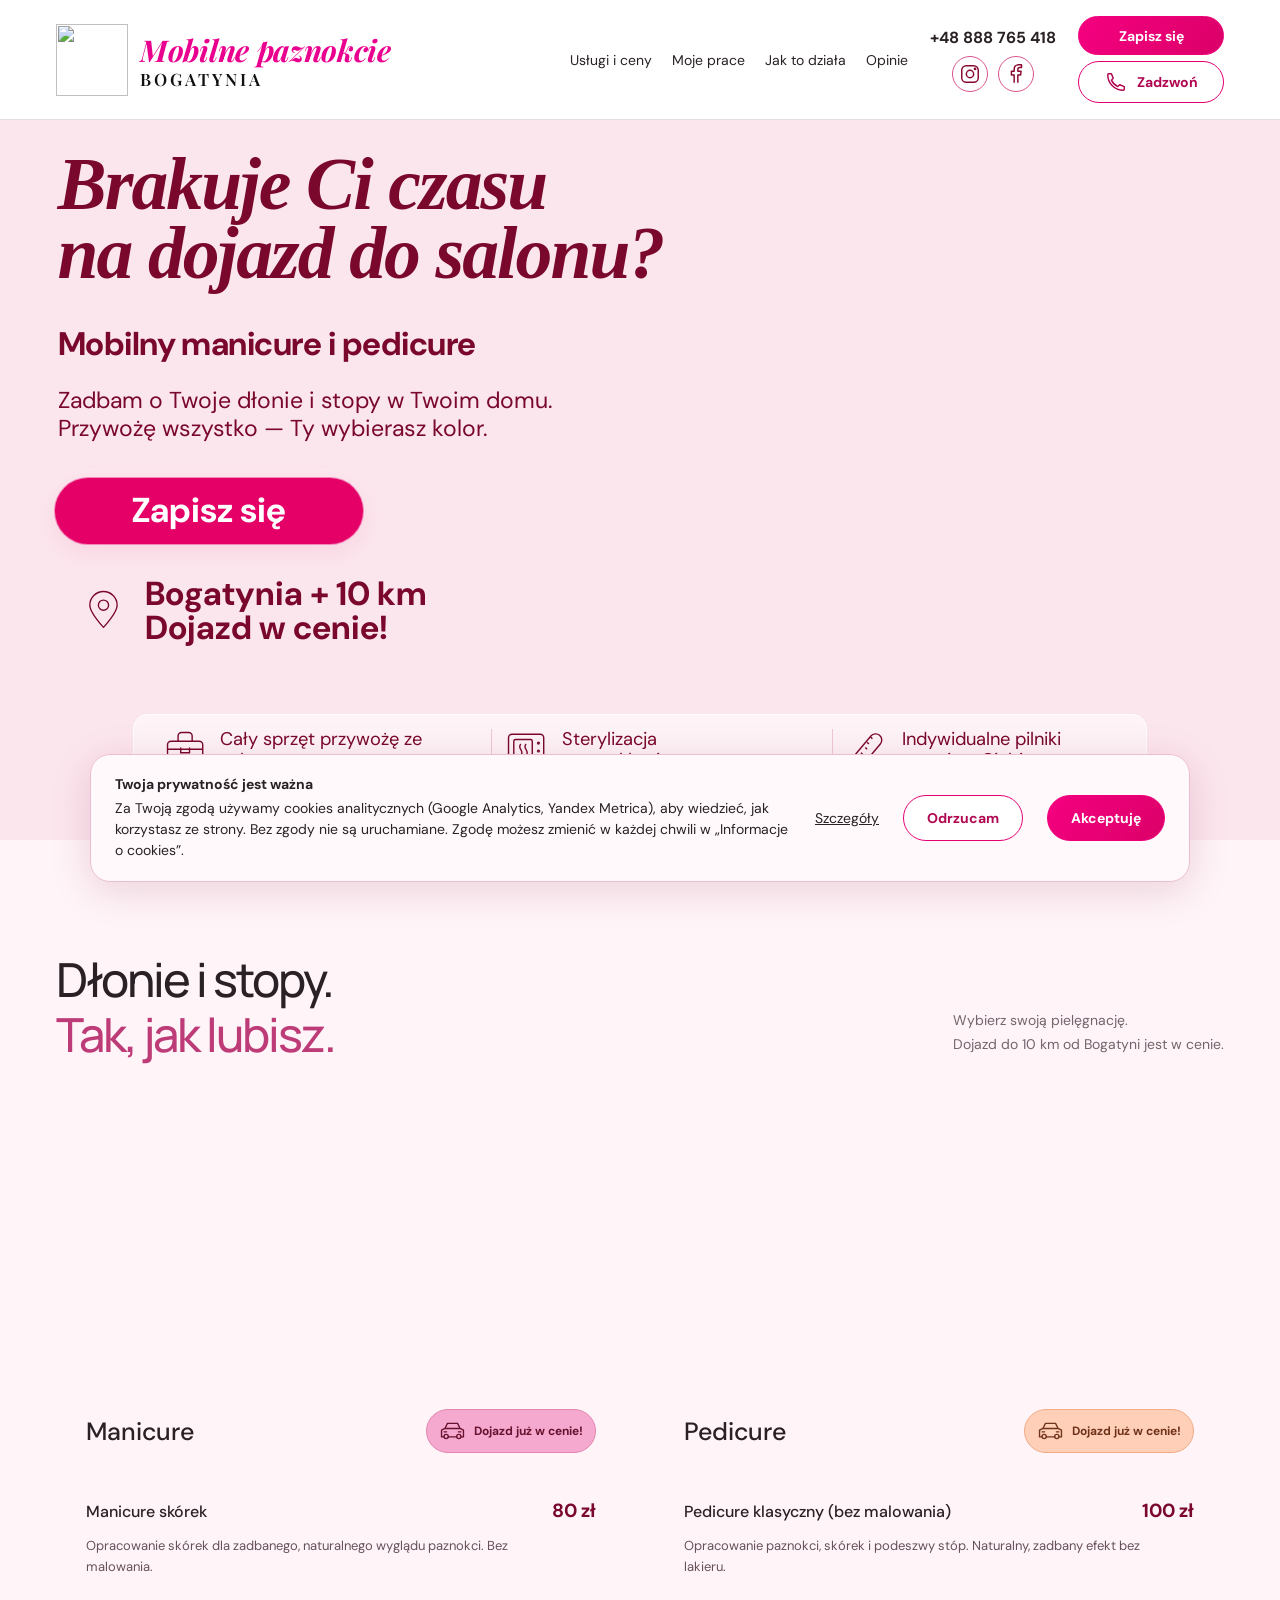
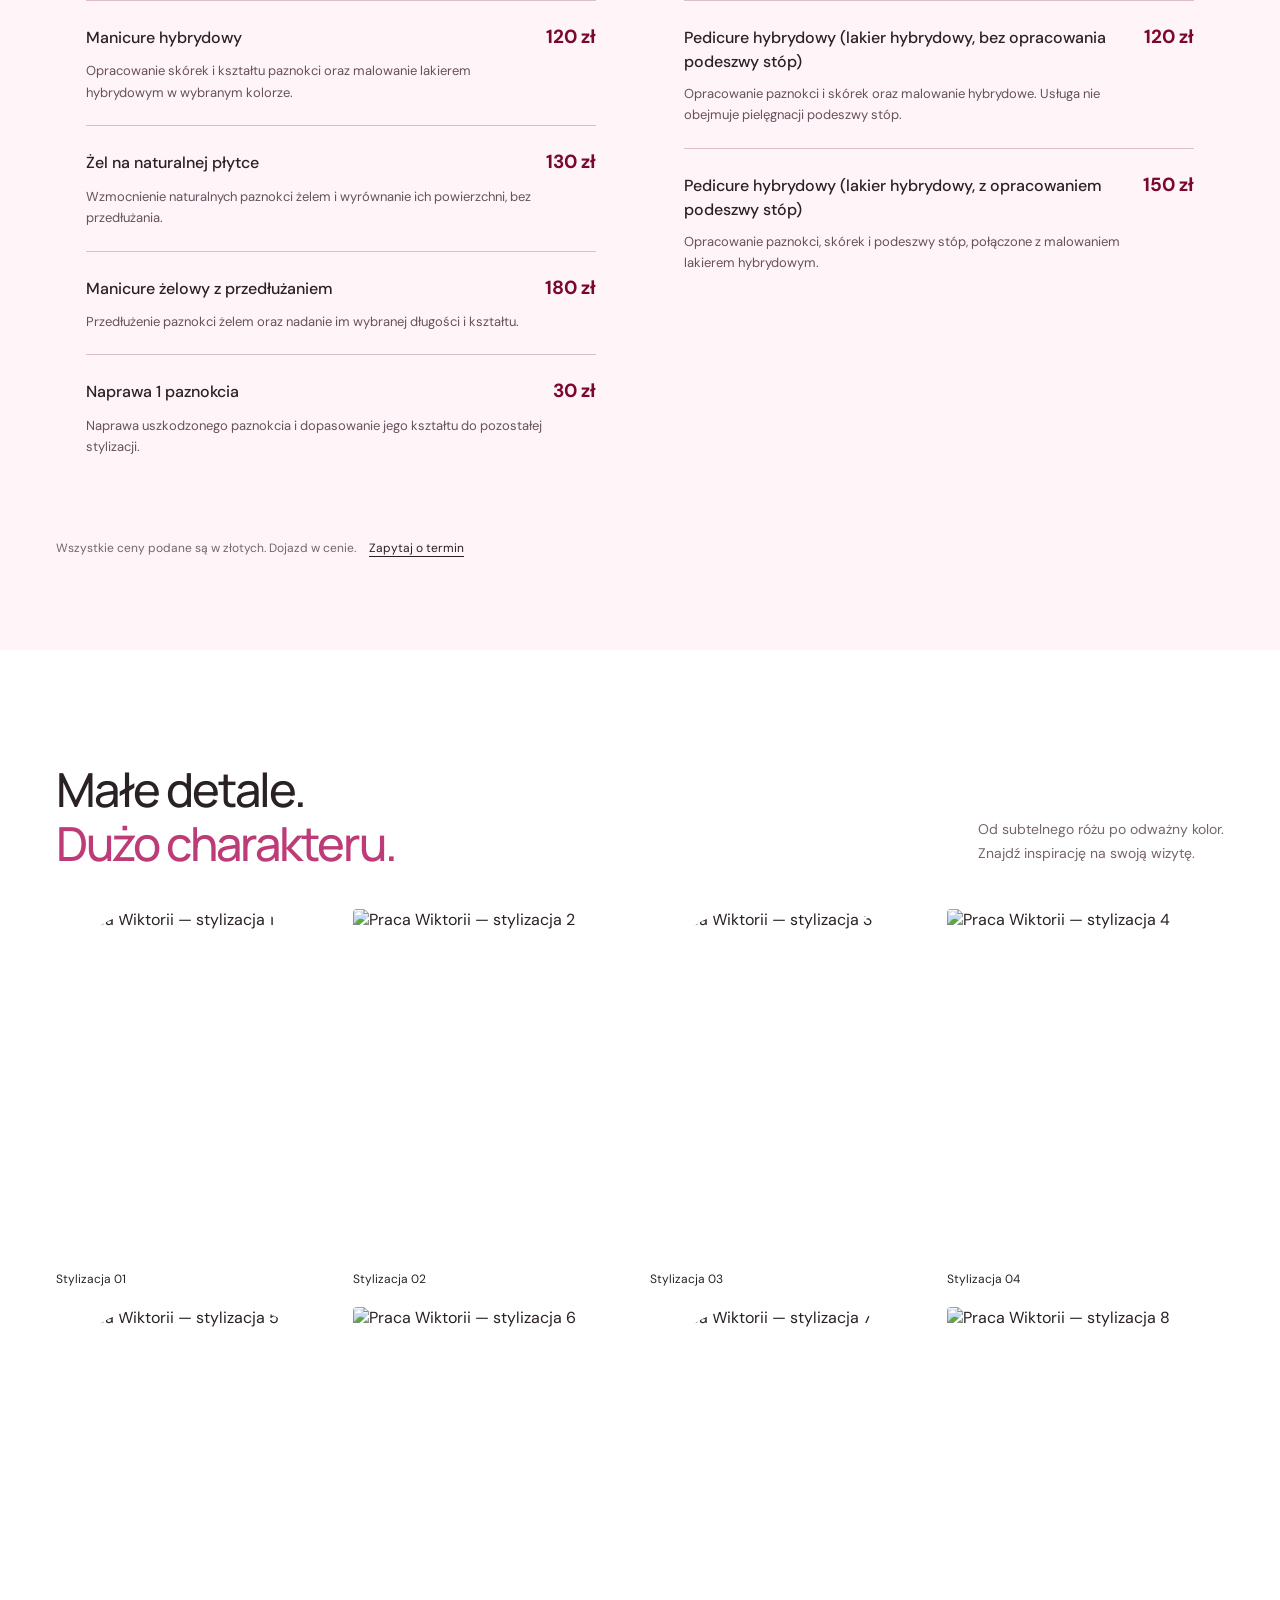
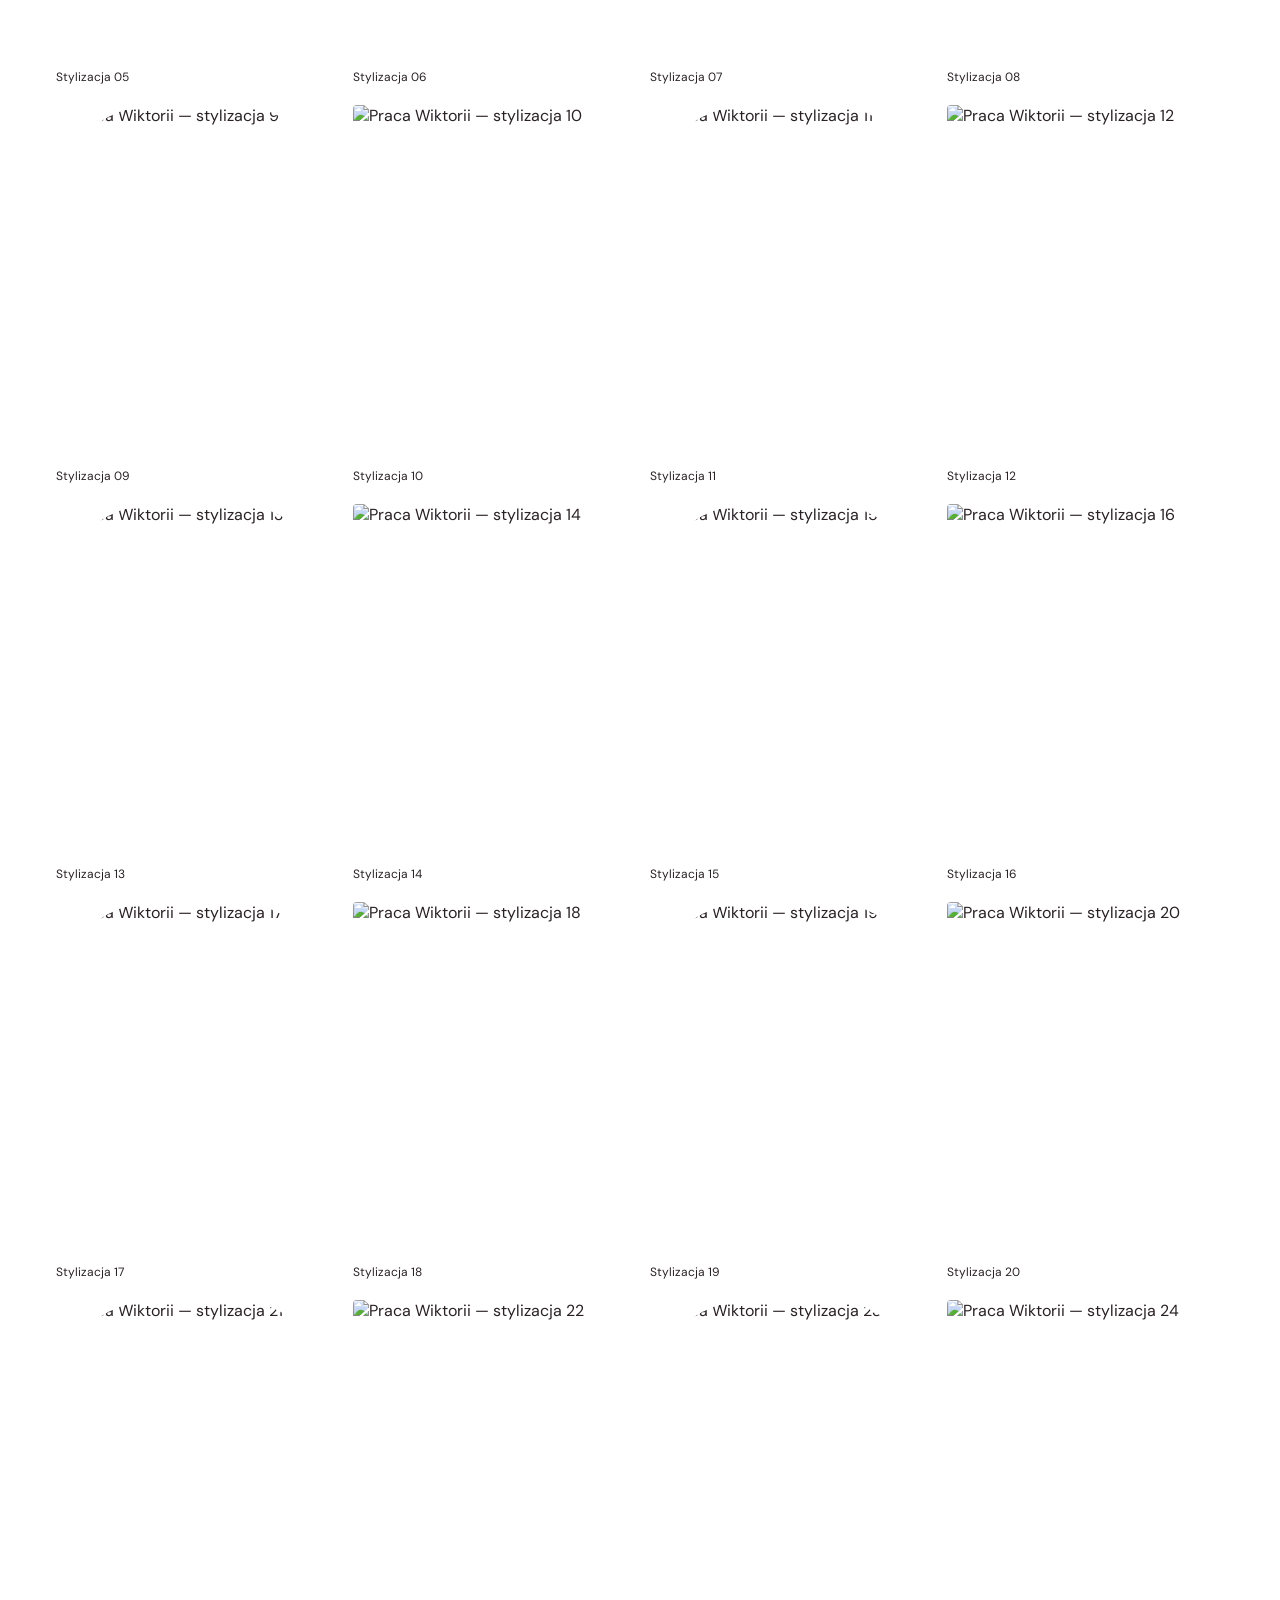
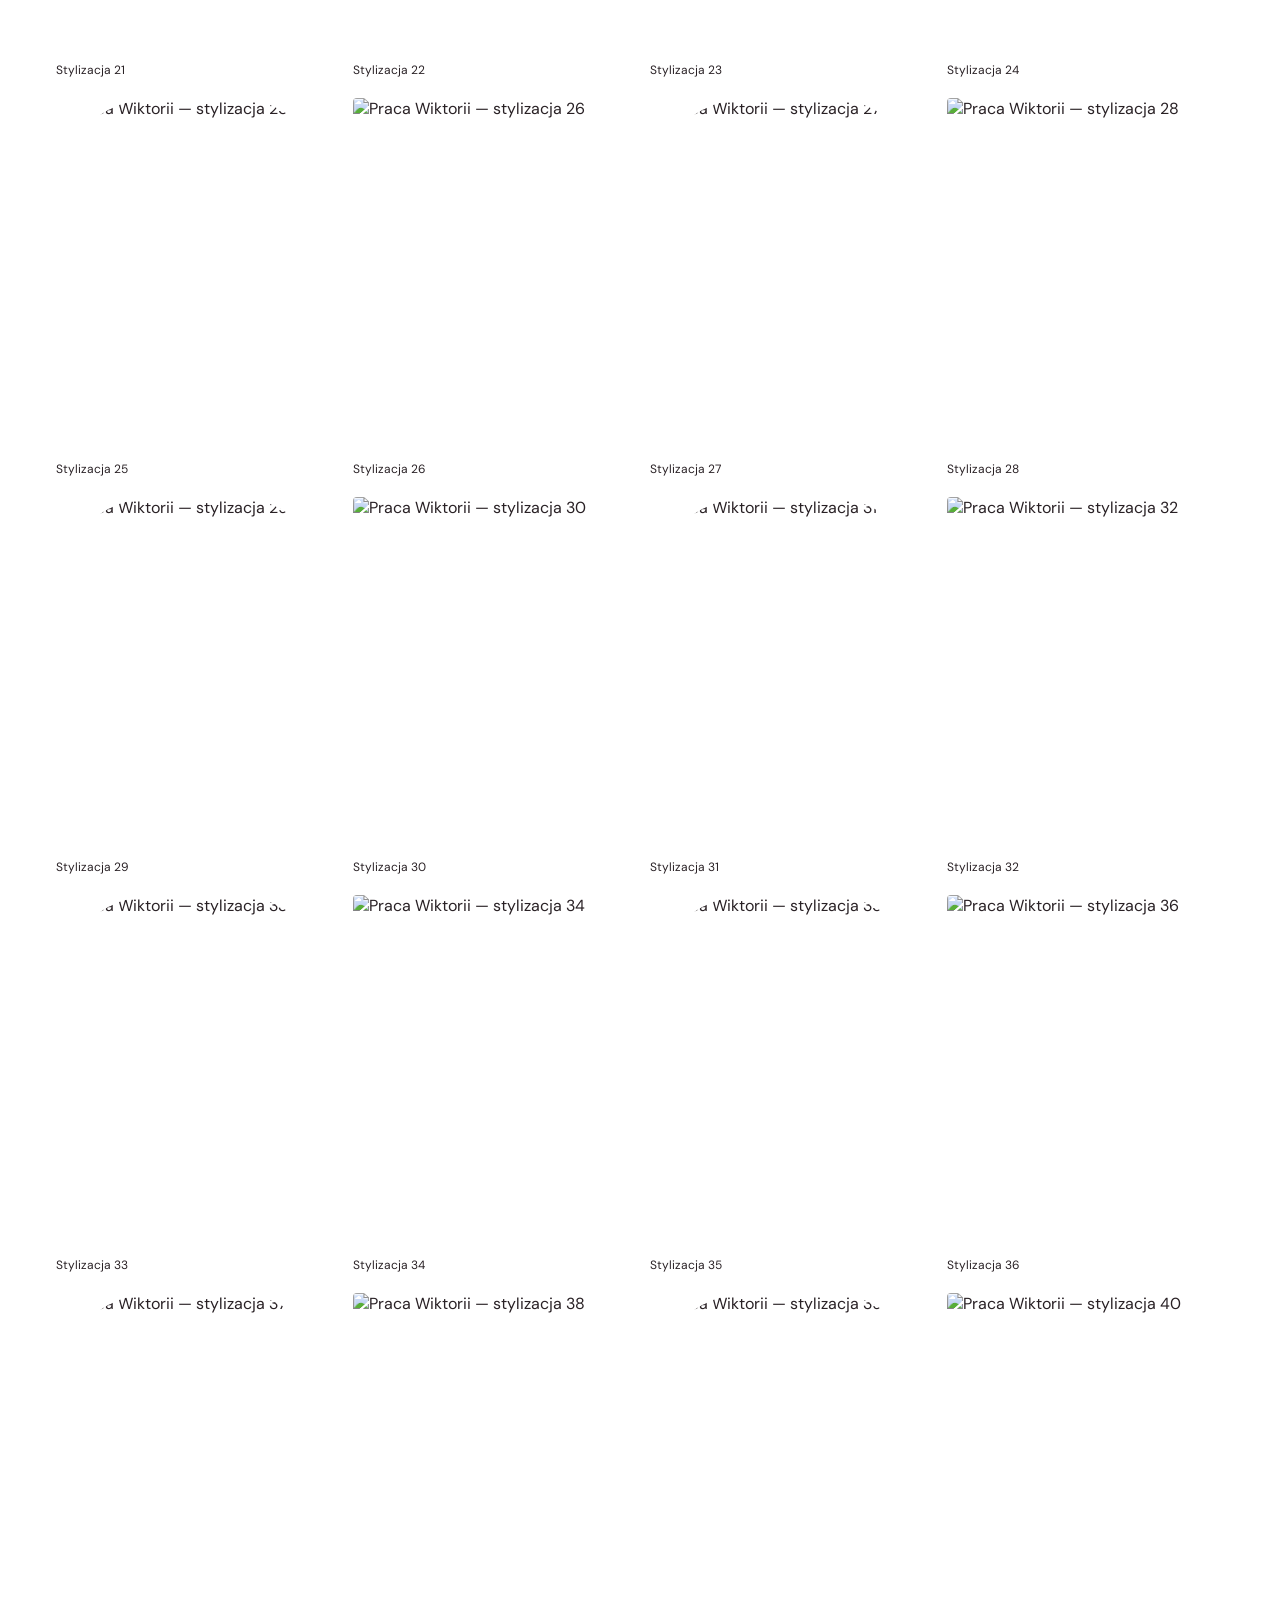
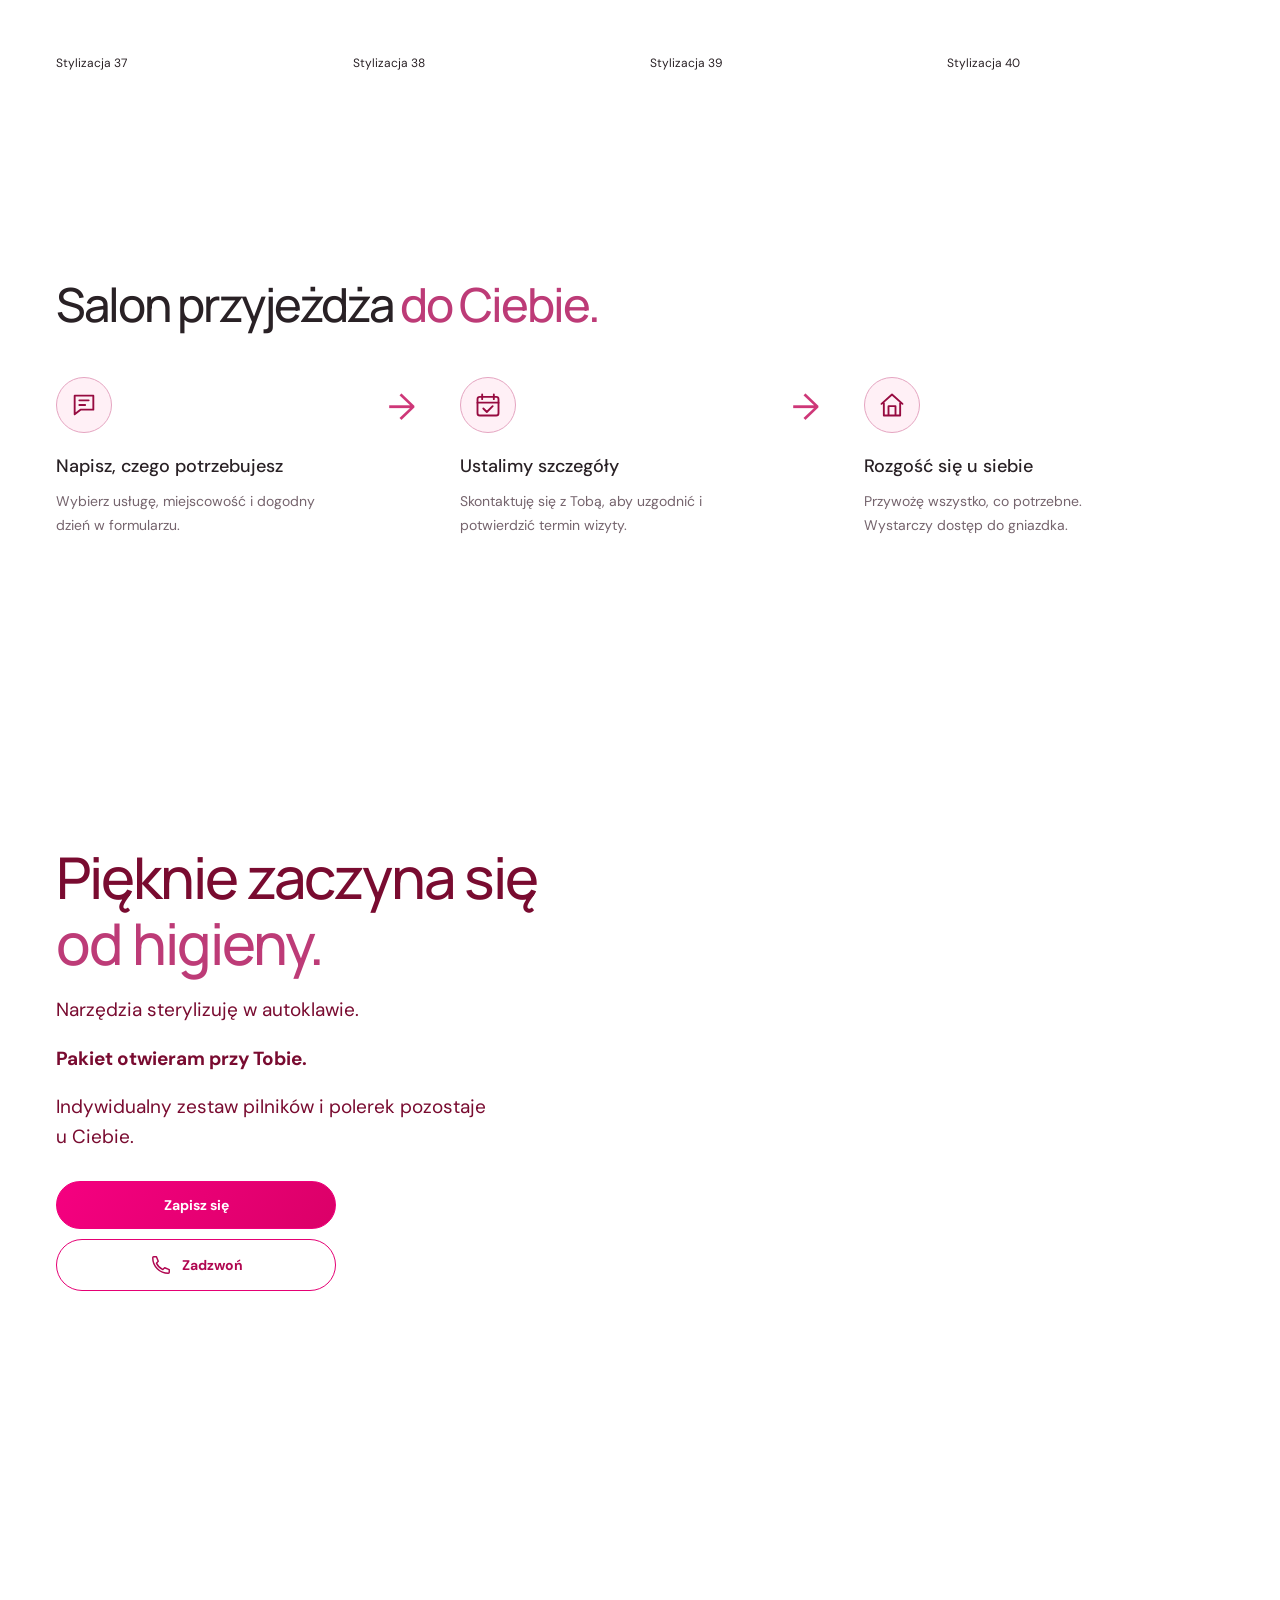
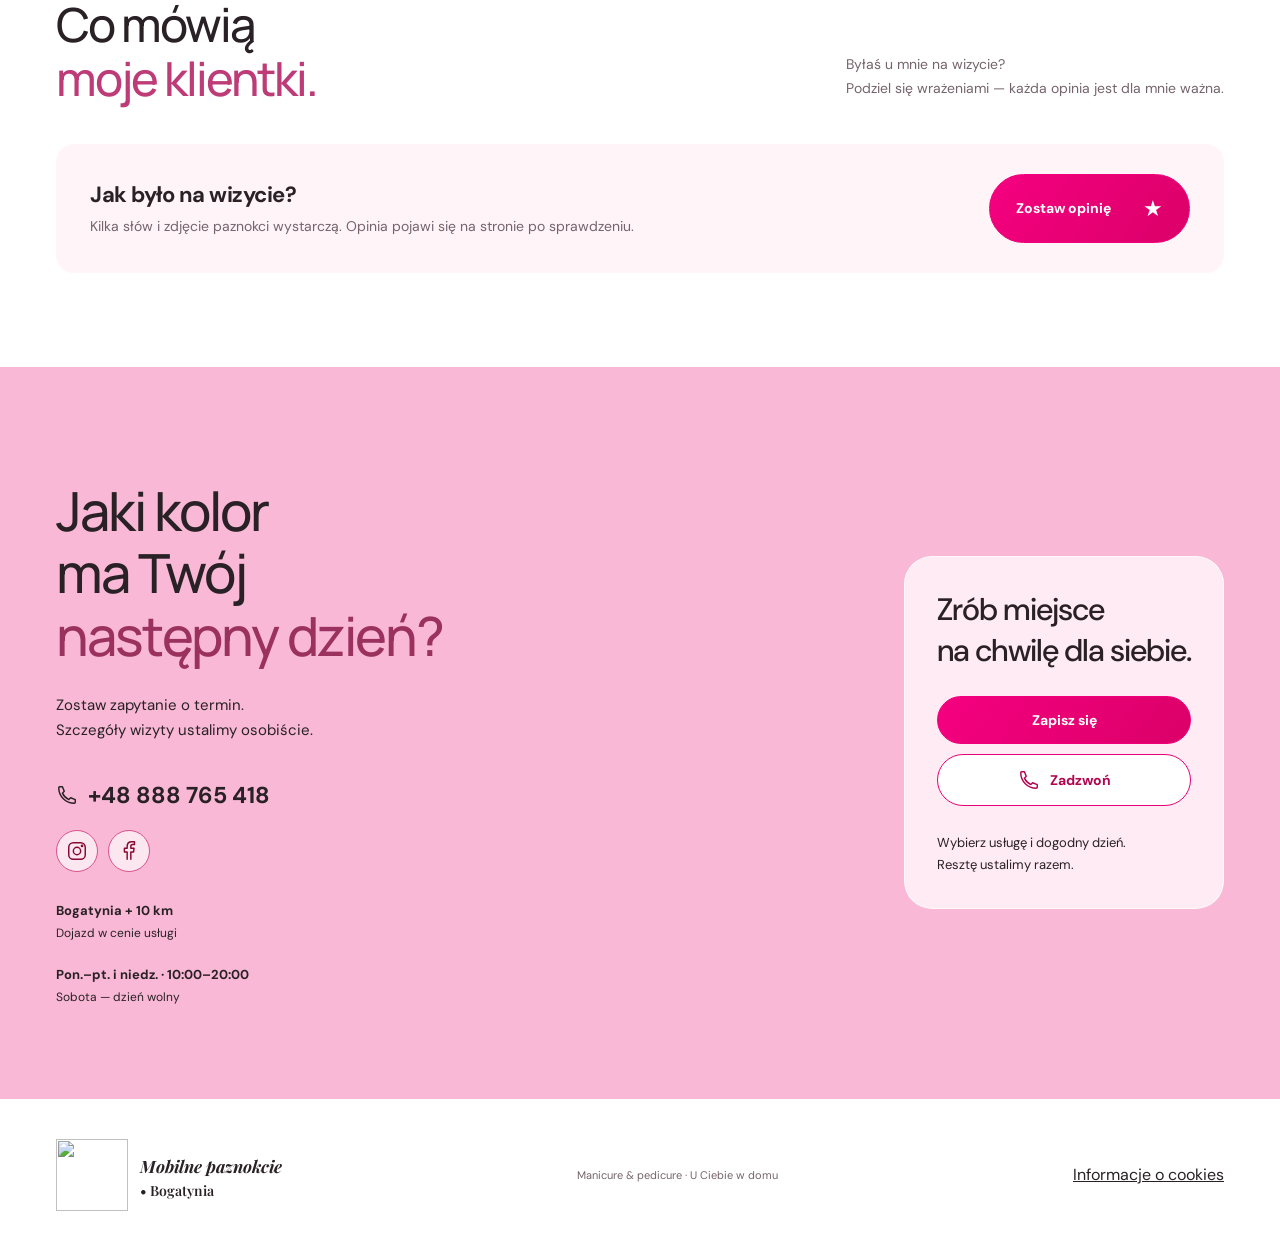
==== commit ddd8e6ab: "Sekcja opinii klientek i formularz „Zostaw opinię”" ====
--- a/index.html
+++ b/index.html
@@ -1,22 +1,13 @@
 <!doctype html>
 <html lang="pl"><head>
-<!-- Google Tag Manager -->
-<script>(function(w,d,s,l,i){w[l]=w[l]||[];w[l].push({'gtm.start':
-new Date().getTime(),event:'gtm.js'});var f=d.getElementsByTagName(s)[0],
-j=d.createElement(s),dl=l!='dataLayer'?'&l='+l:'';j.async=true;j.src=
-'https://www.googletagmanager.com/gtm.js?id='+i+dl;f.parentNode.insertBefore(j,f);
-})(window,document,'script','dataLayer','GTM-5TH8W74J');</script>
-<!-- End Google Tag Manager --><meta charset="UTF-8"><meta name="viewport" content="width=device-width,initial-scale=1"><meta name="description" content="Mobilny manicure i pedicure w Bogatyni i okolicach do 10 km. Dojazd w cenie. Wiktoria — poniedziałek–piątek i niedziela, 10:00–20:00."><title>Mobilne paznokcie • Bogatynia</title><link rel="icon" type="image/png" href="assets/favicon.png"><link rel="preconnect" href="https://fonts.googleapis.com"><link rel="preconnect" href="https://fonts.gstatic.com" crossorigin><link rel="stylesheet" href="https://fonts.googleapis.com/css2?family=Playfair+Display:ital,wght@0,600;0,700;1,700&display=swap"><link rel="stylesheet" href="style.css"></head>
-<body>
-<!-- Google Tag Manager (noscript) -->
-<noscript><iframe src="https://www.googletagmanager.com/ns.html?id=GTM-5TH8W74J"
-height="0" width="0" style="display:none;visibility:hidden"></iframe></noscript>
-<!-- End Google Tag Manager (noscript) --><header class="wrap"><a class="brand" href="#"><img src="assets/logo.png" width="72" height="72" alt=""><span>Mobilne paznokcie <span>Bogatynia</span></span></a><nav aria-label="Nawigacja"><a href="#uslugi">Usługi i ceny</a><a href="#prace">Moje prace</a><a href="#wizyta">Jak to działa</a></nav><div class="header-contact"><a class="phone-number" href="tel:+48888765418">+48 888 765 418</a><div class="social-links"><a href="https://www.instagram.com/mobilne_paznokcie_bogatynia?knvt=MTFyaWU5a2pidDM1eg==" target="_blank" rel="noopener noreferrer" aria-label="Instagram"><svg viewBox="0 0 24 24" fill="none" stroke="currentColor" stroke-width="1.6" stroke-linecap="round" stroke-linejoin="round" aria-hidden="true"><rect x="3" y="3" width="18" height="18" rx="5"/><circle cx="12" cy="12" r="4"/><circle cx="17.5" cy="6.5" r=".7"/></svg></a><a href="https://www.facebook.com/share/1CfiMYgDCd/?mibextid=wwXIfr" target="_blank" rel="noopener noreferrer" aria-label="Facebook"><svg viewBox="0 0 24 24" fill="none" stroke="currentColor" stroke-width="1.6" stroke-linecap="round" stroke-linejoin="round" aria-hidden="true"><path d="M14 21v-8h3l.5-4H14V7c0-1 .4-2 2-2h2V2h-3c-3 0-5 2-5 5v2H7v4h3v8"/></svg></a></div></div><div class="cta-stack"><a class="button signup-button" href="#kontakt">Zapisz się</a><a class="button call-button" href="tel:+48888765418"><svg viewBox="0 0 24 24" fill="none" stroke="currentColor" stroke-width="1.6" stroke-linecap="round" stroke-linejoin="round" aria-hidden="true"><path d="M7 3H4a1 1 0 0 0-1 1c0 9.4 7.6 17 17 17a1 1 0 0 0 1-1v-3l-5-2-2 2a14 14 0 0 1-7-7l2-2-2-5Z"/></svg>Zadzwoń</a></div></header>
+<script src="consent.js"></script><meta charset="UTF-8"><meta name="viewport" content="width=device-width,initial-scale=1"><meta name="description" content="Mobilny manicure i pedicure w Bogatyni i okolicach do 10 km. Dojazd w cenie. Wiktoria — poniedziałek–piątek i niedziela, 10:00–20:00."><title>Mobilne paznokcie • Bogatynia</title><link rel="icon" type="image/png" href="assets/favicon.png"><link rel="preconnect" href="https://fonts.googleapis.com"><link rel="preconnect" href="https://fonts.gstatic.com" crossorigin><link rel="stylesheet" href="https://fonts.googleapis.com/css2?family=Playfair+Display:ital,wght@0,600;0,700;1,700&display=swap"><link rel="stylesheet" href="style.css"></head>
+<body><header class="wrap"><a class="brand" href="#"><img src="assets/logo.png" width="72" height="72" alt=""><span>Mobilne paznokcie <span>Bogatynia</span></span></a><nav aria-label="Nawigacja"><a href="#uslugi">Usługi i ceny</a><a href="#prace">Moje prace</a><a href="#wizyta">Jak to działa</a><a href="#opinie">Opinie</a></nav><div class="header-contact"><a class="phone-number" href="tel:+48888765418">+48 888 765 418</a><div class="social-links"><a href="https://www.instagram.com/mobilne_paznokcie_bogatynia?knvt=MTFyaWU5a2pidDM1eg==" target="_blank" rel="noopener noreferrer" aria-label="Instagram"><svg viewBox="0 0 24 24" fill="none" stroke="currentColor" stroke-width="1.6" stroke-linecap="round" stroke-linejoin="round" aria-hidden="true"><rect x="3" y="3" width="18" height="18" rx="5"/><circle cx="12" cy="12" r="4"/><circle cx="17.5" cy="6.5" r=".7"/></svg></a><a href="https://www.facebook.com/share/1CfiMYgDCd/?mibextid=wwXIfr" target="_blank" rel="noopener noreferrer" aria-label="Facebook"><svg viewBox="0 0 24 24" fill="none" stroke="currentColor" stroke-width="1.6" stroke-linecap="round" stroke-linejoin="round" aria-hidden="true"><path d="M14 21v-8h3l.5-4H14V7c0-1 .4-2 2-2h2V2h-3c-3 0-5 2-5 5v2H7v4h3v8"/></svg></a></div></div><div class="cta-stack"><a class="button signup-button" href="#kontakt">Zapisz się</a><a class="button call-button" href="tel:+48888765418"><svg viewBox="0 0 24 24" fill="none" stroke="currentColor" stroke-width="1.6" stroke-linecap="round" stroke-linejoin="round" aria-hidden="true"><path d="M7 3H4a1 1 0 0 0-1 1c0 9.4 7.6 17 17 17a1 1 0 0 0 1-1v-3l-5-2-2 2a14 14 0 0 1-7-7l2-2-2-5Z"/></svg>Zadzwoń</a></div></header>
 <main><section class="hero-reference" aria-labelledby="hero-title"><div class="hero-reference-inner"><div class="reference-copy"><h1 id="hero-title">Brakuje Ci czasu<br>na dojazd do salonu?</h1><h2>Mobilny manicure i pedicure</h2><p>Zadbam o Twoje dłonie i stopy w Twoim domu. <br>Przywożę wszystko — Ty wybierasz kolor.</p><a class="button reference-cta" href="#kontakt">Zapisz się </a><div class="reference-location"><svg viewBox="0 0 48 48" fill="none" stroke="currentColor" stroke-width="1.6" aria-hidden="true"><path d="M24 43S8 26 8 17a16 16 0 0 1 32 0c0 9-16 26-16 26Z"/><circle cx="24" cy="17" r="6"/></svg><strong>Bogatynia + 10 km<br>Dojazd w cenie!</strong></div></div><div class="reference-bottom"><div class="reference-benefits"><div><svg viewBox="0 0 48 48" fill="none" stroke="currentColor" stroke-width="1.6" aria-hidden="true"><rect x="4" y="14" width="40" height="29" rx="4"/><path d="M16 14V8a4 4 0 0 1 4-4h8a4 4 0 0 1 4 4v6M4 23h40M19 21v6h10v-6"/></svg><span>Cały sprzęt przywożę ze sobą</span></div><div><svg viewBox="0 0 48 48" fill="none" stroke="currentColor" stroke-width="1.6" aria-hidden="true"><rect x="4" y="6" width="40" height="36" rx="4"/><rect x="10" y="12" width="21" height="24" rx="2"/><path d="M18 17c-5 5 5 8 0 13m6-13c-5 5 5 8 0 13"/><circle cx="38" cy="16" r="1"/><circle cx="38" cy="25" r="1"/></svg><span>Sterylizacja <br>w autoklawie</span></div><div><svg viewBox="0 0 48 48" fill="none" stroke="currentColor" stroke-width="1.6" aria-hidden="true"><rect x="17" y="2" width="14" height="44" rx="7" transform="rotate(40 24 24)"/><path d="m17 27 2 2m5-14 2 2m-4 4 2 2m-9 10 2 2m11-26 2 2"/></svg><span>Indywidualne pilniki <br>zostają u Ciebie</span></div></div><div class="reference-hours"><svg viewBox="0 0 48 48" fill="none" stroke="currentColor" stroke-width="1.6" aria-hidden="true"><circle cx="24" cy="24" r="20"/><path d="M24 10v15l10 6"/></svg><span>Niedziela–piątek · 10:00–20:00</span></div></div></div></section>
 
 <section class="services section" id="uslugi"><div class="wrap"><div class="section-top"><div><h2>Dłonie i stopy.<br><em>Tak, jak lubisz.</em></h2></div><p>Wybierz swoją pielęgnację.<br>Dojazd do 10 km od Bogatyni jest w cenie.</p></div><div class="service-columns"><div class="service-category"><div class="service-category-title"><h3>Manicure</h3><div class="included-travel"><svg class="travel-car" viewBox="0 0 32 24" fill="none" stroke="currentColor" stroke-width="1.6" stroke-linecap="round" stroke-linejoin="round" aria-hidden="true"><path d="m7 9 3-6h12l3 6M6 19H3V11l4-2h18l4 2v8h-3M11 19h10M8 9h16M6 13h3m14 0h3"/><circle cx="8.5" cy="18.5" r="2.5"/><circle cx="23.5" cy="18.5" r="2.5"/></svg> Dojazd już w cenie!</div></div><ul><li class="priced-service"><div class="service-heading"><span>Manicure skórek</span><strong>80 zł</strong></div><p class="service-description">Opracowanie skórek dla zadbanego, naturalnego wyglądu paznokci. Bez malowania.</p></li><li class="priced-service"><div class="service-heading"><span>Manicure hybrydowy</span><strong>120 zł</strong></div><p class="service-description">Opracowanie skórek i kształtu paznokci oraz malowanie lakierem hybrydowym w wybranym kolorze.</p></li><li class="priced-service"><div class="service-heading"><span>Żel na naturalnej płytce</span><strong>130 zł</strong></div><p class="service-description">Wzmocnienie naturalnych paznokci żelem i wyrównanie ich powierzchni, bez przedłużania.</p></li><li class="priced-service"><div class="service-heading"><span>Manicure żelowy z przedłużaniem</span><strong>180 zł</strong></div><p class="service-description">Przedłużenie paznokci żelem oraz nadanie im wybranej długości i kształtu.</p></li><li class="priced-service"><div class="service-heading"><span>Naprawa 1 paznokcia</span><strong>30 zł</strong></div><p class="service-description">Naprawa uszkodzonego paznokcia i dopasowanie jego kształtu do pozostałej stylizacji.</p></li></ul></div><div class="service-category"><div class="service-category-title"><h3>Pedicure</h3><div class="included-travel"><svg class="travel-car" viewBox="0 0 32 24" fill="none" stroke="currentColor" stroke-width="1.6" stroke-linecap="round" stroke-linejoin="round" aria-hidden="true"><path d="m7 9 3-6h12l3 6M6 19H3V11l4-2h18l4 2v8h-3M11 19h10M8 9h16M6 13h3m14 0h3"/><circle cx="8.5" cy="18.5" r="2.5"/><circle cx="23.5" cy="18.5" r="2.5"/></svg> Dojazd już w cenie!</div></div><ul><li class="priced-service"><div class="service-heading"><span>Pedicure klasyczny (bez malowania)</span><strong>100 zł</strong></div><p class="service-description">Opracowanie paznokci, skórek i podeszwy stóp. Naturalny, zadbany efekt bez lakieru.</p></li><li class="priced-service"><div class="service-heading"><span>Pedicure hybrydowy (lakier hybrydowy, bez opracowania podeszwy stóp)</span><strong>120 zł</strong></div><p class="service-description">Opracowanie paznokci i skórek oraz malowanie hybrydowe. Usługa nie obejmuje pielęgnacji podeszwy stóp.</p></li><li class="priced-service"><div class="service-heading"><span>Pedicure hybrydowy (lakier hybrydowy, z opracowaniem podeszwy stóp)</span><strong>150 zł</strong></div><p class="service-description">Opracowanie paznokci, skórek i podeszwy stóp, połączone z malowaniem lakierem hybrydowym.</p></li></ul></div></div><div class="price-note">Wszystkie ceny podane są w złotych. Dojazd w cenie. <a href="#kontakt">Zapytaj o termin</a></div></div></section>
 <section class="wrap section" id="prace"><div class="section-top"><div><h2>Małe detale.<br><em>Dużo charakteru.</em></h2></div><p>Od subtelnego różu po odważny kolor.<br>Znajdź inspirację na swoją wizytę.</p></div><div class="gallery"><button class="photo" data-src="assets/work-01.jpg" data-title="Stylizacja 01"><img src="assets/work-01.jpg" alt="Praca Wiktorii — stylizacja 1" loading="lazy"><span>Stylizacja 01 </span></button><button class="photo" data-src="assets/work-02.jpg" data-title="Stylizacja 02"><img src="assets/work-02.jpg" alt="Praca Wiktorii — stylizacja 2" loading="lazy"><span>Stylizacja 02 </span></button><button class="photo" data-src="assets/work-03.jpg" data-title="Stylizacja 03"><img src="assets/work-03.jpg" alt="Praca Wiktorii — stylizacja 3" loading="lazy"><span>Stylizacja 03 </span></button><button class="photo" data-src="assets/work-04.jpg" data-title="Stylizacja 04"><img src="assets/work-04.jpg" alt="Praca Wiktorii — stylizacja 4" loading="lazy"><span>Stylizacja 04 </span></button><button class="photo" data-src="assets/work-05.jpg" data-title="Stylizacja 05"><img src="assets/work-05.jpg" alt="Praca Wiktorii — stylizacja 5" loading="lazy"><span>Stylizacja 05 </span></button><button class="photo" data-src="assets/work-06.jpg" data-title="Stylizacja 06"><img src="assets/work-06.jpg" alt="Praca Wiktorii — stylizacja 6" loading="lazy"><span>Stylizacja 06 </span></button><button class="photo" data-src="assets/work-07.jpg" data-title="Stylizacja 07"><img src="assets/work-07.jpg" alt="Praca Wiktorii — stylizacja 7" loading="lazy"><span>Stylizacja 07 </span></button><button class="photo" data-src="assets/work-08.jpg" data-title="Stylizacja 08"><img src="assets/work-08.jpg" alt="Praca Wiktorii — stylizacja 8" loading="lazy"><span>Stylizacja 08 </span></button><button class="photo" data-src="assets/work-09.jpg" data-title="Stylizacja 09"><img src="assets/work-09.jpg" alt="Praca Wiktorii — stylizacja 9" loading="lazy"><span>Stylizacja 09 </span></button><button class="photo" data-src="assets/work-10.jpg" data-title="Stylizacja 10"><img src="assets/work-10.jpg" alt="Praca Wiktorii — stylizacja 10" loading="lazy"><span>Stylizacja 10 </span></button><button class="photo" data-src="assets/work-11.jpg" data-title="Stylizacja 11"><img src="assets/work-11.jpg" alt="Praca Wiktorii — stylizacja 11" loading="lazy"><span>Stylizacja 11 </span></button><button class="photo" data-src="assets/work-12.jpg" data-title="Stylizacja 12"><img src="assets/work-12.jpg" alt="Praca Wiktorii — stylizacja 12" loading="lazy"><span>Stylizacja 12 </span></button><button class="photo" data-src="assets/work-13.jpg" data-title="Stylizacja 13"><img src="assets/work-13.jpg" alt="Praca Wiktorii — stylizacja 13" loading="lazy"><span>Stylizacja 13 </span></button><button class="photo" data-src="assets/work-14.jpg" data-title="Stylizacja 14"><img src="assets/work-14.jpg" alt="Praca Wiktorii — stylizacja 14" loading="lazy"><span>Stylizacja 14 </span></button><button class="photo" data-src="assets/work-15.jpg" data-title="Stylizacja 15"><img src="assets/work-15.jpg" alt="Praca Wiktorii — stylizacja 15" loading="lazy"><span>Stylizacja 15 </span></button><button class="photo" data-src="assets/work-16.jpg" data-title="Stylizacja 16"><img src="assets/work-16.jpg" alt="Praca Wiktorii — stylizacja 16" loading="lazy"><span>Stylizacja 16 </span></button><button class="photo" data-src="assets/work-17.jpg" data-title="Stylizacja 17"><img src="assets/work-17.jpg" alt="Praca Wiktorii — stylizacja 17" loading="lazy"><span>Stylizacja 17 </span></button><button class="photo" data-src="assets/work-18.jpg" data-title="Stylizacja 18"><img src="assets/work-18.jpg" alt="Praca Wiktorii — stylizacja 18" loading="lazy"><span>Stylizacja 18 </span></button><button class="photo" data-src="assets/work-19.jpg" data-title="Stylizacja 19"><img src="assets/work-19.jpg" alt="Praca Wiktorii — stylizacja 19" loading="lazy"><span>Stylizacja 19 </span></button><button class="photo" data-src="assets/work-20.jpg" data-title="Stylizacja 20"><img src="assets/work-20.jpg" alt="Praca Wiktorii — stylizacja 20" loading="lazy"><span>Stylizacja 20 </span></button><button class="photo" data-src="assets/work-21.jpg" data-title="Stylizacja 21"><img src="assets/work-21.jpg" alt="Praca Wiktorii — stylizacja 21" loading="lazy"><span>Stylizacja 21 </span></button><button class="photo" data-src="assets/work-22.jpg" data-title="Stylizacja 22"><img src="assets/work-22.jpg" alt="Praca Wiktorii — stylizacja 22" loading="lazy"><span>Stylizacja 22 </span></button><button class="photo" data-src="assets/work-23.jpg" data-title="Stylizacja 23"><img src="assets/work-23.jpg" alt="Praca Wiktorii — stylizacja 23" loading="lazy"><span>Stylizacja 23 </span></button><button class="photo" data-src="assets/work-24.jpg" data-title="Stylizacja 24"><img src="assets/work-24.jpg" alt="Praca Wiktorii — stylizacja 24" loading="lazy"><span>Stylizacja 24 </span></button><button class="photo" data-src="assets/work-25.jpg" data-title="Stylizacja 25"><img src="assets/work-25.jpg" alt="Praca Wiktorii — stylizacja 25" loading="lazy"><span>Stylizacja 25 </span></button><button class="photo" data-src="assets/work-26.jpg" data-title="Stylizacja 26"><img src="assets/work-26.jpg" alt="Praca Wiktorii — stylizacja 26" loading="lazy"><span>Stylizacja 26 </span></button><button class="photo" data-src="assets/work-27.jpg" data-title="Stylizacja 27"><img src="assets/work-27.jpg" alt="Praca Wiktorii — stylizacja 27" loading="lazy"><span>Stylizacja 27 </span></button><button class="photo" data-src="assets/work-28.jpg" data-title="Stylizacja 28"><img src="assets/work-28.jpg" alt="Praca Wiktorii — stylizacja 28" loading="lazy"><span>Stylizacja 28 </span></button><button class="photo" data-src="assets/work-29.jpg" data-title="Stylizacja 29"><img src="assets/work-29.jpg" alt="Praca Wiktorii — stylizacja 29" loading="lazy"><span>Stylizacja 29 </span></button><button class="photo" data-src="assets/work-30.jpg" data-title="Stylizacja 30"><img src="assets/work-30.jpg" alt="Praca Wiktorii — stylizacja 30" loading="lazy"><span>Stylizacja 30 </span></button><button class="photo" data-src="assets/work-31.jpg" data-title="Stylizacja 31"><img src="assets/work-31.jpg" alt="Praca Wiktorii — stylizacja 31" loading="lazy"><span>Stylizacja 31 </span></button><button class="photo" data-src="assets/work-32.jpg" data-title="Stylizacja 32"><img src="assets/work-32.jpg" alt="Praca Wiktorii — stylizacja 32" loading="lazy"><span>Stylizacja 32 </span></button><button class="photo" data-src="assets/work-33.jpg" data-title="Stylizacja 33"><img src="assets/work-33.jpg" alt="Praca Wiktorii — stylizacja 33" loading="lazy"><span>Stylizacja 33 </span></button><button class="photo" data-src="assets/work-34.jpg" data-title="Stylizacja 34"><img src="assets/work-34.jpg" alt="Praca Wiktorii — stylizacja 34" loading="lazy"><span>Stylizacja 34 </span></button><button class="photo" data-src="assets/work-35.jpg" data-title="Stylizacja 35"><img src="assets/work-35.jpg" alt="Praca Wiktorii — stylizacja 35" loading="lazy"><span>Stylizacja 35 </span></button><button class="photo" data-src="assets/work-36.jpg" data-title="Stylizacja 36"><img src="assets/work-36.jpg" alt="Praca Wiktorii — stylizacja 36" loading="lazy"><span>Stylizacja 36 </span></button><button class="photo" data-src="assets/work-37.jpg" data-title="Stylizacja 37"><img src="assets/work-37.jpg" alt="Praca Wiktorii — stylizacja 37" loading="lazy"><span>Stylizacja 37 </span></button><button class="photo" data-src="assets/work-38.jpg" data-title="Stylizacja 38"><img src="assets/work-38.jpg" alt="Praca Wiktorii — stylizacja 38" loading="lazy"><span>Stylizacja 38 </span></button><button class="photo" data-src="assets/work-39.jpg" data-title="Stylizacja 39"><img src="assets/work-39.jpg" alt="Praca Wiktorii — stylizacja 39" loading="lazy"><span>Stylizacja 39 </span></button><button class="photo" data-src="assets/work-40.jpg" data-title="Stylizacja 40"><img src="assets/work-40.jpg" alt="Praca Wiktorii — stylizacja 40" loading="lazy"><span>Stylizacja 40 </span></button></div></section>
 
 <section class="wrap section" id="wizyta"><h2>Salon przyjeżdża <em>do Ciebie.</em></h2><div class="steps"><article><span class="step-icon"><svg viewBox="0 0 24 24" fill="none" stroke="currentColor" stroke-width="1.6" stroke-linecap="round" stroke-linejoin="round" aria-hidden="true"><path d="M4 4h16v12H9l-5 4V4Z"/><path d="M8 8h8M8 12h5"/></svg></span><h3>Napisz, czego potrzebujesz</h3><p>Wybierz usługę, miejscowość i dogodny dzień w formularzu.</p></article><article><span class="step-icon"><svg viewBox="0 0 24 24" fill="none" stroke="currentColor" stroke-width="1.6" stroke-linecap="round" stroke-linejoin="round" aria-hidden="true"><rect x="3" y="5" width="18" height="16" rx="2"/><path d="M7 3v4m10-4v4M3 10h18m-13 5 3 3 5-5"/></svg></span><h3>Ustalimy szczegóły</h3><p>Skontaktuję się z Tobą, aby uzgodnić i potwierdzić termin wizyty.</p></article><article><span class="step-icon"><svg viewBox="0 0 24 24" fill="none" stroke="currentColor" stroke-width="1.6" stroke-linecap="round" stroke-linejoin="round" aria-hidden="true"><path d="m3 11 9-8 9 8M5 10v11h14V10M9 21v-8h6v8"/></svg></span><h3>Rozgość się u siebie</h3><p>Przywożę wszystko, co potrzebne. Wystarczy dostęp do gniazdka.</p></article></div></section><section class="hygiene-section" id="higiena"><div class="wrap hygiene-content"><h2>Pięknie zaczyna się<br><em>od higieny.</em></h2><p>Narzędzia sterylizuję w autoklawie.</p><p><strong>Pakiet otwieram przy Tobie.</strong></p><p>Indywidualny zestaw pilników i polerek pozostaje u Ciebie.</p><div class="cta-stack"><a class="button signup-button" href="#kontakt">Zapisz się</a><a class="button call-button" href="tel:+48888765418"><svg viewBox="0 0 24 24" fill="none" stroke="currentColor" stroke-width="1.6" stroke-linecap="round" stroke-linejoin="round" aria-hidden="true"><path d="M7 3H4a1 1 0 0 0-1 1c0 9.4 7.6 17 17 17a1 1 0 0 0 1-1v-3l-5-2-2 2a14 14 0 0 1-7-7l2-2-2-5Z"/></svg>Zadzwoń</a></div></div></section>
+<section class="wrap section reviews" id="opinie"><div class="section-top"><div><h2>Co mówią<br><em>moje klientki.</em></h2></div><p>Byłaś u mnie na wizycie?<br>Podziel się wrażeniami — każda opinia jest dla mnie ważna.</p></div><div class="reviews-list" id="reviews-list"></div><div class="reviews-cta"><div><h3>Jak było na wizycie?</h3><p>Kilka słów i zdjęcie paznokci wystarczą. Opinia pojawi się na stronie po sprawdzeniu.</p></div><button class="button signup-button" type="button" data-review-open>Zostaw opinię <span>★</span></button></div></section>
 <section class="contact section" id="kontakt"><div class="wrap contact-grid"><div><h2>Jaki kolor<br>ma Twój<br><em>następny dzień?</em></h2><p>Zostaw zapytanie o termin.<br>Szczegóły wizyty ustalimy osobiście.</p><div class="contact-details"><a class="contact-phone" href="tel:+48888765418"><svg viewBox="0 0 24 24" fill="none" stroke="currentColor" stroke-width="1.6" stroke-linecap="round" stroke-linejoin="round" aria-hidden="true"><path d="M7 3H4a1 1 0 0 0-1 1c0 9.4 7.6 17 17 17a1 1 0 0 0 1-1v-3l-5-2-2 2a14 14 0 0 1-7-7l2-2-2-5Z"/></svg>+48 888 765 418</a><div class="social-links"><a href="https://www.instagram.com/mobilne_paznokcie_bogatynia?knvt=MTFyaWU5a2pidDM1eg==" target="_blank" rel="noopener noreferrer" aria-label="Instagram"><svg viewBox="0 0 24 24" fill="none" stroke="currentColor" stroke-width="1.6" stroke-linecap="round" stroke-linejoin="round" aria-hidden="true"><rect x="3" y="3" width="18" height="18" rx="5"/><circle cx="12" cy="12" r="4"/><circle cx="17.5" cy="6.5" r=".7"/></svg></a><a href="https://www.facebook.com/share/1CfiMYgDCd/?mibextid=wwXIfr" target="_blank" rel="noopener noreferrer" aria-label="Facebook"><svg viewBox="0 0 24 24" fill="none" stroke="currentColor" stroke-width="1.6" stroke-linecap="round" stroke-linejoin="round" aria-hidden="true"><path d="M14 21v-8h3l.5-4H14V7c0-1 .4-2 2-2h2V2h-3c-3 0-5 2-5 5v2H7v4h3v8"/></svg></a></div><strong>Bogatynia + 10 km</strong><span>Dojazd w cenie usługi</span><strong>Pon.–pt. i niedz. · 10:00–20:00</strong><span>Sobota — dzień wolny</span></div></div><div class="booking-invite"><h3>Zrób miejsce<br>na chwilę dla siebie.</h3><div class="cta-stack"><a class="button signup-button" href="#kontakt">Zapisz się</a><a class="button call-button" href="tel:+48888765418"><svg viewBox="0 0 24 24" fill="none" stroke="currentColor" stroke-width="1.6" stroke-linecap="round" stroke-linejoin="round" aria-hidden="true"><path d="M7 3H4a1 1 0 0 0-1 1c0 9.4 7.6 17 17 17a1 1 0 0 0 1-1v-3l-5-2-2 2a14 14 0 0 1-7-7l2-2-2-5Z"/></svg>Zadzwoń</a></div><p>Wybierz usługę i dogodny dzień.<br>Resztę ustalimy razem.</p></div></div></section></main>
-<footer class="wrap"><a class="brand" href="#"><img src="assets/logo.png" width="72" height="72" alt=""><span>Mobilne paznokcie <span>• Bogatynia</span></span></a><span>Manicure & pedicure · U Ciebie w domu</span><button class="cookie-link" type="button">Informacje o cookies</button></footer><dialog id="booking-dialog" aria-label="Rezerwacja online"><div class="booking-bar"><strong>Zapisz się na wizytę</strong><a class="booking-open" href="rezerwacja.html?src=strona" target="_blank" rel="noopener">Otwórz w nowej karcie ↗</a><button id="booking-close" class="dialog-close" aria-label="Zamknij formularz">×</button></div><iframe id="booking-frame" title="Rezerwacja online — Mobilne paznokcie • Bogatynia" data-src="rezerwacja.html?src=strona"></iframe></dialog><dialog id="lightbox"><button id="close" aria-label="Zamknij zdjęcie">×</button><img id="large-photo" alt=""><p id="photo-title"></p></dialog><aside id="cookie-banner" class="cookie-banner" aria-label="Informacja o cookies" hidden><div><strong>Twoja prywatność jest ważna</strong><p>Nie używamy cookies reklamowych ani analitycznych. Zapisujemy jedynie Twój wybór dotyczący tego komunikatu w pamięci przeglądarki.</p></div><button class="cookie-link" type="button">Szczegóły</button><button id="cookie-ok" class="button signup-button" type="button">Rozumiem</button></aside><dialog id="cookie-dialog" aria-labelledby="cookie-title"><button class="dialog-close" id="cookie-close" aria-label="Zamknij">×</button><h2 id="cookie-title">Cookies i prywatność</h2><p>Ta strona nie korzysta z narzędzi reklamowych, analityki ani osadzonych widżetów mediów społecznościowych. Zdjęcia i czcionki są ładowane lokalnie. Jedynym osadzonym elementem jest formularz rezerwacji (Google Apps Script), wczytywany dopiero po kliknięciu „Zapisz się”.</p><h3>Niezbędne przechowywanie</h3><p>Po kliknięciu „Rozumiem” zapisujemy w localStorage wpis <strong>mp-cookie-notice-v1</strong> z datą potwierdzenia, aby nie wyświetlać komunikatu ponownie przez 6 miesięcy. Wpis pozostaje w Twojej przeglądarce i nie jest wysyłany na serwer. Nie wymaga zgody na cele reklamowe ani analityczne.</p><h3>Twój wybór</h3><p>Możesz korzystać ze strony bez zamykania komunikatu. W każdej chwili możesz usunąć zapamiętane potwierdzenie poniżej lub wyczyścić dane witryny w przeglądarce. Jeśli w przyszłości pojawią się opcjonalne cookies, poprosimy o zgodę przed ich uruchomieniem.</p><button id="cookie-reset" class="button call-button" type="button">Usuń zapamiętane potwierdzenie</button><h3>Linki i kontakt</h3><p>Instagram i Facebook otwierają się dopiero po kliknięciu linku i mają własne zasady prywatności. Formularz rezerwacji działa w oknie usługi Google Apps Script i ładuje się dopiero po kliknięciu „Zapisz się”. Podane w nim dane trafiają do arkusza Google prowadzącej salon oraz do powiadomienia w Telegramie — szczegóły znajdziesz w klauzuli RODO w formularzu. W sprawach prywatności: Mobilne paznokcie • Bogatynia, tel. <a href="tel:+48888765418">+48 888 765 418</a>.</p></dialog><script src="app.js"></script></body></html>
+<footer class="wrap"><a class="brand" href="#"><img src="assets/logo.png" width="72" height="72" alt=""><span>Mobilne paznokcie <span>• Bogatynia</span></span></a><span>Manicure & pedicure · U Ciebie w domu</span><button class="cookie-link" type="button">Informacje o cookies</button></footer><dialog id="booking-dialog" aria-label="Rezerwacja online"><div class="booking-bar"><strong>Zapisz się na wizytę</strong><a class="booking-open" href="rezerwacja.html?src=strona" target="_blank" rel="noopener">Otwórz w nowej karcie ↗</a><button id="booking-close" class="dialog-close" aria-label="Zamknij formularz">×</button></div><iframe id="booking-frame" title="Rezerwacja online — Mobilne paznokcie • Bogatynia" data-src="rezerwacja.html?src=strona"></iframe></dialog><dialog id="review-dialog" aria-labelledby="review-title"><button class="dialog-close" id="review-close" type="button" aria-label="Zamknij">×</button><form id="review-form" novalidate><h2 id="review-title">Twoja opinia</h2><p class="review-intro">Dziękuję, że poświęcasz chwilę! Opinia pojawi się na stronie po sprawdzeniu.</p><fieldset class="star-input"><legend>Ocena *</legend><div class="stars-row"><input type="radio" name="rating" id="rate-5" value="5"><label for="rate-5" title="5 na 5" aria-label="5 na 5">★</label><input type="radio" name="rating" id="rate-4" value="4"><label for="rate-4" title="4 na 5" aria-label="4 na 5">★</label><input type="radio" name="rating" id="rate-3" value="3"><label for="rate-3" title="3 na 5" aria-label="3 na 5">★</label><input type="radio" name="rating" id="rate-2" value="2"><label for="rate-2" title="2 na 5" aria-label="2 na 5">★</label><input type="radio" name="rating" id="rate-1" value="1"><label for="rate-1" title="1 na 5" aria-label="1 na 5">★</label></div></fieldset><label>Imię *<input type="text" name="name" maxlength="60" autocomplete="given-name" placeholder="np. Anna K."></label><label>Usługa<select name="service"><option value="">— wybierz —</option><option>Manicure skórek</option><option>Manicure hybrydowy</option><option>Żel na naturalnej płytce</option><option>Manicure żelowy z przedłużaniem</option><option>Pedicure klasyczny</option><option>Pedicure hybrydowy</option><option>Pedicure hybrydowy z opracowaniem stóp</option><option>Manicure + pedicure</option><option>Naprawa paznokcia</option></select></label><label>Opinia *<textarea name="text" rows="5" maxlength="1500" placeholder="Jak oceniasz wizytę, efekt i trwałość?"></textarea></label><label>Zdjęcie paznokci (opcjonalnie)<input type="file" name="photo" accept="image/*"></label><img id="review-preview" alt="Podgląd zdjęcia" hidden><input class="hp" type="text" name="website" tabindex="-1" autocomplete="off" aria-hidden="true"><label class="check"><input type="checkbox" name="consent"><span>Wyrażam zgodę na publikację mojej opinii, imienia i zdjęcia na stronie mp-bogatynia.pro oraz na Instagramie i Facebooku Mobilne paznokcie • Bogatynia. *</span></label><p class="rodo-small">Administratorem danych jest Victoria Oblogova (Mobilne paznokcie • Bogatynia, 59-920 Bogatynia). Imię, opinię i zdjęcie przetwarzam wyłącznie w celu publikacji opinii, na podstawie Twojej zgody (art. 6 ust. 1 lit. a RODO). Dane są przechowywane w usługach Google (arkusz, Dysk) i w powiadomieniu Telegram do czasu wycofania zgody. Zgodę możesz wycofać w każdej chwili (tel. +48 888 765 418) — opinię wtedy usunę. Masz prawo dostępu do danych, ich sprostowania, usunięcia oraz skargi do Prezesa UODO.</p><p id="review-status" role="status"></p><button class="button signup-button" type="submit">Wyślij opinię <span>→</span></button></form></dialog><dialog id="lightbox"><button id="close" aria-label="Zamknij zdjęcie">×</button><img id="large-photo" alt=""><p id="photo-title"></p></dialog><aside id="cookie-banner" class="cookie-banner" aria-label="Informacja o cookies" hidden><div><strong>Twoja prywatność jest ważna</strong><p>Za Twoją zgodą używamy cookies analitycznych (Google Analytics, Yandex Metrica), aby wiedzieć, jak korzystasz ze strony. Bez zgody nie są uruchamiane. Zgodę możesz zmienić w każdej chwili w „Informacje o cookies”.</p></div><button class="cookie-link" type="button">Szczegóły</button><button id="cookie-no" class="button call-button" type="button">Odrzucam</button><button id="cookie-ok" class="button signup-button" type="button">Akceptuję</button></aside><dialog id="cookie-dialog" aria-labelledby="cookie-title"><button class="dialog-close" id="cookie-close" aria-label="Zamknij">×</button><h2 id="cookie-title">Cookies i prywatność</h2><p>Strona nie korzysta z narzędzi reklamowych ani osadzonych widżetów mediów społecznościowych. Zdjęcia są ładowane z tej strony, a czcionki z usługi Google Fonts.</p><h3>Cookies analityczne (opcjonalne)</h3><p>Za Twoją zgodą korzystamy z Google Analytics 4 (przez Google Tag Manager; dostawca: Google Ireland Ltd.). Pliki cookie <strong>_ga</strong> i <strong>_ga_*</strong> pozwalają policzyć odwiedziny i sprawdzić, które części strony są przydatne. Są uruchamiane wyłącznie po kliknięciu „Akceptuję” i przechowywane do 2 lat. Dane mogą być przekazywane do USA na podstawie programu EU-US Data Privacy Framework. Podstawa prawna: Twoja zgoda (art. 6 ust. 1 lit. a RODO).</p><p>Za Twoją zgodą korzystamy także z Yandex Metrica (dostawca: YANDEX LLC, Rosja). Pliki cookie <strong>_ym_uid</strong>, <strong>_ym_d</strong> i podobne służą do statystyk odwiedzin.</p><h3>Niezbędne przechowywanie</h3><p>Twój wybór zapisujemy w pamięci przeglądarki (localStorage) jako <strong>mp-consent-v2</strong> na 6 miesięcy. Wpis nie jest wysyłany na serwer.</p><h3>Twój wybór</h3><p>Zgodę możesz w każdej chwili wycofać lub zmienić — wycofanie nie wpływa na zgodność z prawem wcześniejszego przetwarzania.</p><button id="cookie-reset" class="button call-button" type="button">Zmień decyzję dotyczącą cookies</button><h3>Linki i kontakt</h3><p>Instagram i Facebook otwierają się dopiero po kliknięciu linku i mają własne zasady prywatności. Formularz rezerwacji jest częścią tej strony; wolne terminy i rezerwacje są przesyłane do usługi Google Apps Script. Podane w nim dane trafiają do arkusza Google prowadzącej salon oraz do powiadomienia w Telegramie — szczegóły znajdziesz w klauzuli RODO w formularzu. Tak samo działa formularz opinii (informacja RODO jest w formularzu). W sprawach prywatności: Mobilne paznokcie • Bogatynia, tel. <a href="tel:+48888765418">+48 888 765 418</a>.</p></dialog><script src="app.js"></script></body></html>
--- a/style.css
+++ b/style.css
@@ -0,0 +1,99 @@
+@import url('https://fonts.googleapis.com/css2?family=DM+Sans:wght@400;500;600;700&family=Manrope:wght@400;500;600;700;800&display=swap');
+:root{--ink:#292125;--pink:#f6a9cf;--orange:#ff713c;--soft:#fff4f8;--line:#e6dfe2}*{box-sizing:border-box}html{scroll-behavior:smooth;scroll-padding-top:24px}body{margin:0;background:#fff;color:var(--ink);font-family:'DM Sans',sans-serif;font-size:16px}a{color:inherit;text-decoration:none}button,input,select,textarea{font:inherit}button,a,input,select,textarea{-webkit-tap-highlight-color:transparent}a:focus-visible,button:focus-visible,input:focus-visible,select:focus-visible,textarea:focus-visible{outline:3px solid #a62866;outline-offset:5px}.wrap{max-width:1280px;margin:auto;padding-left:56px;padding-right:56px}header{height:116px;display:flex;align-items:center;justify-content:space-between;border-bottom:1px solid var(--line)}.brand{font-weight:700;font-size:17px;line-height:1.15;letter-spacing:-.5px;display:inline-block}.brand span{display:block;font-size:27px;letter-spacing:4px;margin-top:5px}.brand b{color:var(--orange);font-size:32px;vertical-align:middle}nav{display:flex;gap:32px;font-size:14px}.small-button{border:1px solid var(--ink);padding:14px 19px;border-radius:30px;font-size:14px}.small-button span{margin-left:20px}.hero{display:grid;grid-template-columns:1.12fr 1fr;gap:30px;align-items:center;padding-top:66px;padding-bottom:78px}.eyebrow{font-size:11px;letter-spacing:1.6px;font-weight:700;display:flex;align-items:center;gap:8px}.dot{width:7px;height:7px;background:var(--orange);border-radius:50%}h1,h2,h3,p{margin:0}h1,h2{font-family:Manrope,sans-serif;font-weight:500;letter-spacing:-3px}h1{font-size:clamp(40px,4.5vw,65px);line-height:1.1;margin-top:26px}em{font-style:normal;color:#bd3b77}h1 em{position:relative}h1 em:after{content:'';position:absolute;bottom:-5px;left:0;width:100%;height:3px;background:var(--orange);transform:rotate(-2deg)}.hero-copy>p{font-size:17px;line-height:1.7;margin:28px 0}.button{display:inline-flex;align-items:center;justify-content:space-between;gap:32px;background:var(--orange);border:0;border-radius:50px;padding:19px 26px;color:#241b17;font-weight:700;font-size:14px;cursor:pointer;transition:transform .2s,background .2s}.button:hover{background:#ff8659;transform:translateY(-2px)}.button span{font-size:22px;font-weight:400}.hours{display:flex;gap:12px;align-items:center;margin-top:28px;font-size:12px}.hours small{display:block;color:#71616a;margin-top:5px}.clock{font-size:30px}.hero-art{position:relative;padding:14px 20px 34px 24px}.hero-art>img{width:100%;height:475px;object-fit:cover;border-radius:190px 190px 12px 12px;position:relative;transform:rotate(4deg)}.orange-disc{position:absolute;width:94%;height:94%;background:#ffbd8e;border-radius:50% 50% 12px 12px;left:0;top:0;transform:rotate(-6deg)}.art-star{position:absolute;right:-12px;top:-24px;color:var(--orange);font-size:110px;line-height:1}.sticker{position:absolute;bottom:30px;left:-20px;background:var(--pink);border-radius:50%;width:155px;height:155px;display:flex;flex-direction:column;justify-content:center;text-align:center;font-size:20px;line-height:1.3;transform:rotate(-12deg)}.sticker i{font-style:normal;font-weight:700}.image-note{position:absolute;right:10px;bottom:0;font-size:9px;letter-spacing:1.3px}.ticker{background:var(--pink);display:flex;justify-content:center;align-items:center;gap:45px;padding:21px 24px;font-size:11px;letter-spacing:2px;font-weight:700;overflow:hidden;white-space:nowrap}.ticker b{font-size:25px;color:#a33165}.section{padding-top:94px;padding-bottom:94px}.section-top{display:flex;justify-content:space-between;align-items:flex-end;gap:30px;margin-bottom:38px}h2{font-size:47px;line-height:1.16;margin-top:18px;letter-spacing:-2px}.section-top p{font-size:14px;line-height:1.7;color:#75646d;padding-bottom:5px}.gallery{display:grid;grid-template-columns:repeat(4,1fr);gap:20px}.photo{background:none;border:0;padding:0;cursor:pointer;text-align:left;color:var(--ink)}.photo img{display:block;width:100%;aspect-ratio:4/5;object-fit:cover;border-radius:100px 100px 4px 4px;transition:transform .25s}.photo:nth-child(even) img{border-radius:4px 4px 100px 100px}.photo:hover img{transform:translateY(-6px)}.photo span{display:flex;justify-content:space-between;font-size:12px;margin-top:16px}.photo b{font-size:17px}.services{background:var(--soft)}.service-columns{display:grid;grid-template-columns:1fr 1fr;gap:76px}.service-columns h3{font-size:27px;font-weight:500;display:flex;gap:16px;align-items:center}.service-columns h3 span{font-size:11px;border:1px solid #c4a9b7;border-radius:50%;padding:9px}.service-columns ul{list-style:none;margin:22px 0 0;padding:0}.service-columns li{padding:20px 0;border-bottom:1px solid #e5d4dd;font-size:16px;min-height:77px}.service-columns li small{display:block;font-size:12px;margin-top:7px;color:#796a72}.price-note{margin-top:32px;font-size:12px;color:#75646d}.price-note a{color:var(--ink);margin-left:10px;border-bottom:1px solid}.steps{display:grid;grid-template-columns:repeat(3,1fr);gap:44px;margin-top:45px}.steps article>span{display:flex;align-items:center;justify-content:center;background:var(--pink);border-radius:50%;width:42px;height:42px;margin-bottom:21px}.steps h3{font-weight:500;font-size:18px;margin-bottom:12px}.steps p{font-size:14px;color:#75646d;line-height:1.7;max-width:290px}.hygiene{display:grid;grid-template-columns:65px 1fr 1.5fr;gap:26px;align-items:center;border-top:1px solid var(--line);margin-top:58px;padding-top:38px}.hygiene-mark{font-size:65px;color:var(--orange)}.hygiene h3{font-size:23px;font-weight:500;letter-spacing:-.6px}.hygiene p{font-size:13px;line-height:1.8;color:#75646d}.contact{background:#f8b8d6}.contact-grid{display:grid;grid-template-columns:1fr 1.1fr;gap:70px}.contact h2{font-size:54px}.contact em{color:#9b315f}.contact p{margin-top:26px;font-size:15px;line-height:1.7}.contact-details{display:flex;flex-direction:column;gap:6px;font-size:13px;margin-top:36px}.contact-details strong:nth-of-type(2){margin-top:19px}.contact-details span{font-size:12px}form{background:#fff;padding:32px;border-radius:12px}.demo-note{font-size:11px;background:#fff4e9;padding:10px 12px;line-height:1.5;border-radius:5px;margin-bottom:22px}label{display:block;font-size:12px;font-weight:600;margin-bottom:19px}input,select,textarea{width:100%;display:block;margin-top:9px;border:1px solid #ddd3d9;padding:13px 12px;background:#fff;border-radius:5px;font-size:13px;color:var(--ink);min-width:0}textarea{resize:vertical}.form-row{display:grid;grid-template-columns:1fr 1fr;gap:16px}.optional{font-weight:400;color:#796a72}form .button{width:100%}.form-hint{display:block;font-size:10px;color:#75646d;margin-top:13px;line-height:1.5;text-align:center}#form-status{background:#fff1f7;padding:14px;font-size:13px;margin-top:16px}footer{display:flex;justify-content:space-between;align-items:center;padding-top:40px;padding-bottom:40px}footer>span{font-size:11px;color:#75646d}dialog{border:0;border-radius:12px;padding:16px;max-width:min(90vw,650px);max-height:90vh}dialog::backdrop{background:#21141bd9}dialog img{display:block;max-width:100%;max-height:73vh;object-fit:contain}dialog p{padding:16px 5px 3px;font-size:14px}dialog button{position:absolute;right:25px;top:25px;border:0;border-radius:50%;background:white;width:38px;height:38px;font-size:25px;cursor:pointer}
+@media(min-width:1500px){.hero{min-height:680px}}@media(max-width:1000px){.wrap{padding-left:30px;padding-right:30px}nav{gap:18px}.hero-art>img{height:400px}h1{letter-spacing:-2px}.sticker{width:125px;height:125px;font-size:17px}.ticker{gap:25px}.contact-grid{gap:35px}.contact h2{font-size:43px}.gallery{gap:14px}.service-columns{gap:40px}}@media(max-width:700px){.wrap{padding-left:22px;padding-right:22px}header{height:91px}nav{display:none}.brand{font-size:13px}.brand span{font-size:21px}.brand b{font-size:26px}.small-button{font-size:11px;padding:11px 13px}.small-button span{margin-left:8px}.hero{grid-template-columns:1fr;padding-top:38px;padding-bottom:42px;gap:35px}h1{font-size:47px;line-height:1.1}.eyebrow{font-size:9px;letter-spacing:1.1px}.hero-copy>p{font-size:15px;margin:24px 0}.hero-art{max-width:390px;width:90%;justify-self:center;margin-top:5px}.hero-art>img{height:350px}.art-star{font-size:85px;top:-10px}.sticker{bottom:35px}.ticker{justify-content:flex-start;gap:24px;font-size:9px;padding:15px 22px}.ticker span:last-child,.ticker b:last-of-type{display:none}.section{padding-top:58px;padding-bottom:58px}.section-top{display:block;margin-bottom:28px}.section-top p{margin-top:20px;font-size:13px}h2{font-size:36px;letter-spacing:-1.5px}.gallery{grid-template-columns:1fr 1fr;gap:24px 14px}.photo span{font-size:10px;margin-top:10px}.service-columns{grid-template-columns:1fr;gap:35px}.service-columns h3{font-size:25px}.service-columns li{font-size:15px}.price-note{line-height:1.8}.price-note a{margin-left:0;display:table}.steps{grid-template-columns:1fr;gap:27px;margin-top:30px}.steps article{display:grid;grid-template-columns:42px 1fr;column-gap:18px}.steps article>span{grid-row:1/3;margin:0}.steps h3{font-size:17px;margin-bottom:7px}.steps p{max-width:none;font-size:13px}.hygiene{grid-template-columns:45px 1fr;gap:18px;margin-top:35px;padding-top:28px}.hygiene-mark{font-size:47px}.hygiene h3{font-size:23px}.hygiene p{grid-column:1/-1}.contact-grid{grid-template-columns:1fr;gap:32px}.contact h2{font-size:44px}.contact-details{margin-top:25px}form{padding:22px}.form-row{grid-template-columns:1fr;gap:0}footer{gap:24px;flex-wrap:wrap}footer>span:last-child{display:none}footer>span{max-width:135px;line-height:1.7}}
+@media(prefers-reduced-motion:reduce){html{scroll-behavior:auto}*{transition:none!important}}
+
+.booking-invite{align-self:center;padding:35px 0}.booking-invite>span{display:block;font-size:65px;margin-bottom:20px}.booking-invite h3{font-size:31px;font-weight:500;letter-spacing:-1px;margin-bottom:25px}.booking-invite p{font-size:13px}#booking-dialog{width:570px;max-width:calc(100vw - 28px);padding:32px;border-radius:18px;max-height:90dvh}#booking-dialog h2{font-size:30px;letter-spacing:-1px;margin:0;padding-right:30px}#booking-dialog .booking-intro{font-size:13px;color:#75646d;padding:10px 0 23px}#booking-dialog form{padding:0;border-radius:0}#booking-dialog .dialog-close{top:20px;right:20px;background:#fff1f7}#booking-dialog form .button{position:static;width:100%;height:auto;border-radius:50px;background:var(--orange);font-size:14px;padding:19px 26px}#booking-dialog #form-status{padding:14px;margin-top:16px}#booking-dialog .form-row{grid-template-columns:1fr 1fr}@media(max-width:500px){#booking-dialog{padding:25px 20px}#booking-dialog .form-row{grid-template-columns:1fr}#booking-dialog h2{font-size:26px}.booking-invite{padding:0}.booking-invite>span{display:none}.booking-invite h3{font-size:25px}}
+#booking-dialog .form-row{column-gap:16px}
+/* Full-width reference hero */
+.hero-reference{width:100%;color:#79082c;background:#fce6ee url('assets/hero-background-v2.png') center center/cover no-repeat;position:relative;isolation:isolate}.hero-reference-inner{max-width:1672px;min-height:clamp(740px,56.25vw,960px);margin:0 auto;padding:38px 4.5% 20px;display:flex;flex-direction:column;justify-content:space-between}.reference-copy{position:relative;z-index:1}.hero-reference h1{font-family:Georgia,'Times New Roman',serif;font-style:italic;font-weight:700;font-size:clamp(50px,5.75vw,96px);letter-spacing:-2.5px;line-height:1.02;margin:0 0 34px;max-width:1000px}.hero-reference h2{font-family:'DM Sans',sans-serif;font-size:clamp(23px,2.5vw,42px);font-weight:700;letter-spacing:-.8px;margin:0 0 26px;line-height:1.2}.reference-copy>p{font-size:clamp(17px,1.8vw,29px);line-height:1.35;margin:0 0 38px}.reference-cta{background:#e50068;color:white;border:1px solid #fff8;font-size:clamp(24px,2.7vw,44px);padding:14px 48px;gap:28px;box-shadow:0 8px 24px #c0004c14;line-height:1.2}.reference-cta:hover{background:#cb0059}.reference-cta span{font-size:1.25em}.reference-location{display:flex;align-items:center;gap:20px;margin:30px 0 55px;font-size:clamp(23px,2.55vw,42px);line-height:1.08}.reference-location svg{width:54px;height:64px;flex-shrink:0}.reference-bottom{position:relative;z-index:1;width:90%;align-self:center;margin-top:30px}.reference-benefits{display:grid;grid-template-columns:1.1fr 1.1fr 1fr;background:#fff8;border:1px solid #fffc;backdrop-filter:blur(7px);border-radius:19px;padding:17px 20px;gap:20px}.reference-benefits>div{display:flex;gap:18px;align-items:center;font-size:clamp(14px,1.45vw,24px);line-height:1.18;padding:0 18px}.reference-benefits>div+div{border-left:1px solid #d9889f66}.reference-benefits svg{width:54px;height:54px;flex-shrink:0}.reference-hours{display:flex;align-items:center;justify-content:center;gap:12px;font-size:clamp(16px,1.65vw,27px);margin-top:13px}.reference-hours svg{width:32px;height:32px}.hero-reference+.services{margin-top:0}
+@media(max-width:1000px) and (min-width:701px){.hero-reference-inner{min-height:760px;padding-top:44px}.hero-reference h1{font-size:58px;max-width:650px}.reference-benefits{gap:8px;padding:16px 8px}.reference-benefits>div{padding:0 10px;gap:10px}.reference-benefits svg{width:38px}.reference-bottom{width:100%}}
+@media(max-width:700px){.hero-reference{background-position:58% center}.hero-reference:before{content:'';position:absolute;inset:0;z-index:-1;background:linear-gradient(180deg,rgba(255,235,242,.94) 0%,rgba(255,235,242,.87) 34%,rgba(255,235,242,.08) 60%,rgba(255,235,242,.8) 81%,rgba(255,235,242,.96) 100%)}.hero-reference-inner{padding:32px 22px 22px;min-height:1080px}.hero-reference h1{font-size:clamp(37px,9.6vw,60px);letter-spacing:-1.4px;line-height:1.06;margin-bottom:24px}.hero-reference h2{font-size:23px;max-width:320px;margin-bottom:16px;letter-spacing:-.5px}.reference-copy>p{font-size:16px;line-height:1.5;margin-bottom:24px;max-width:360px}.reference-copy>p br{display:none}.reference-cta{font-size:26px;padding:14px 34px;gap:28px}.reference-location{margin:25px 0 0;gap:13px;font-size:24px}.reference-location svg{width:37px;height:48px}.reference-bottom{width:100%;margin-top:220px}.reference-benefits{grid-template-columns:1fr;padding:16px 20px;gap:14px;background:#fff9}.reference-benefits>div{padding:0;gap:15px;font-size:15px;min-height:40px}.reference-benefits>div+div{border-left:0;border-top:1px solid #d9889f44;padding-top:14px}.reference-benefits svg{width:37px;height:37px}.reference-benefits br{display:none}.reference-hours{font-size:15px;gap:9px;margin-top:17px;white-space:nowrap}.reference-hours svg{width:24px;height:24px}}
+/* Supplied artwork, preserved framing and reference coordinates. */
+.hero-reference{background-image:url('assets/hero-desktop-v4.png');background-size:100% 100%;background-position:center;aspect-ratio:1672/941;width:100%;container-type:inline-size}.hero-reference:before{display:none}.hero-reference-inner{max-width:none;min-height:0;height:100%;padding:0;display:block;position:relative}.reference-copy{position:absolute;inset:0}.hero-reference h1{position:absolute;left:4.5%;top:4.2%;margin:0;font-size:5.75cqw;line-height:.94;letter-spacing:-.15cqw;max-width:none;font-weight:700}.hero-reference h2{position:absolute;left:4.5%;top:28.5%;margin:0;font-size:2.55cqw;letter-spacing:-.04cqw}.reference-copy>p{position:absolute;left:4.5%;top:36.9%;margin:0;font-size:1.8cqw;line-height:1.24;max-width:none}.reference-cta{position:absolute;left:4.25%;top:49.5%;width:24.2%;height:9.5%;padding:0 4.2%;gap:1cqw;justify-content:center;font-size:2.7cqw;background:#e50068;border-radius:8cqw}.reference-location{position:absolute;left:6.5%;top:63.4%;margin:0;gap:1.6cqw;font-size:2.6cqw;line-height:1.04}.reference-location svg{width:3.2cqw;height:4.4cqw}.reference-bottom{position:absolute;left:10.4%;bottom:2.2%;width:79.2%;margin:0}.reference-benefits{padding:1.05cqw 1.25cqw;gap:1cqw;border-radius:1.2cqw;grid-template-columns:1.1fr 1.1fr 1fr}.reference-benefits>div{font-size:1.43cqw;gap:1.1cqw;padding:0 1.05cqw;min-height:0}.reference-benefits svg{width:3.3cqw;height:3.3cqw}.reference-hours{font-size:1.65cqw;gap:.75cqw;margin-top:.8cqw}.reference-hours svg{width:2cqw;height:2cqw}
+@media(max-width:700px){.hero-reference{aspect-ratio:auto;background-image:url('assets/hero-mobile-v4.png');background-size:100% auto;background-position:center bottom;background-color:#fce6ee;background-repeat:no-repeat}.hero-reference-inner{height:auto;min-height:0;padding:26px 20px 18px;display:flex;flex-direction:column}.reference-copy{position:relative;inset:auto;min-height:490px}.hero-reference h1{position:static;font-size:clamp(34px,8.7vw,59px);line-height:1.04;letter-spacing:-1px;margin:0 0 25px}.hero-reference h2{position:static;font-size:21px;line-height:1.2;letter-spacing:-.4px;margin:0 0 18px;max-width:310px}.reference-copy>p{position:static;font-size:15px;line-height:1.4;max-width:330px;margin:0 0 24px}.reference-copy>p br{display:none}.reference-cta{position:static;width:205px;height:53px;padding:0 26px;font-size:26px;border-radius:40px;gap:18px}.reference-location{position:static;margin-top:25px;gap:13px;font-size:23px;line-height:1.06}.reference-location svg{width:34px;height:45px}.reference-bottom{position:relative;left:auto;bottom:auto;width:100%;margin:150px 0 0}.reference-benefits{padding:12px 14px;gap:10px;border-radius:13px;grid-template-columns:1fr;background:#fffd}.reference-benefits>div{font-size:13px;gap:12px;padding:0;min-height:28px}.reference-benefits>div+div{padding-top:10px;border-left:0;border-top:1px solid #d9889f44}.reference-benefits svg{width:29px;height:29px}.reference-hours{font-size:14px;gap:7px;margin-top:13px;background:#fff9;border-radius:25px;padding:7px 0}.reference-hours svg{width:22px;height:22px}}
+@media(max-width:700px){.hero-reference{background-size:cover;background-position:36% center}.hero-reference-inner{min-height:800px}.reference-copy{min-height:0}.reference-bottom{margin-top:auto;padding-top:150px}.reference-copy>p{max-width:300px}}
+.reference-cta{padding:0 1.5%;white-space:nowrap;gap:1.5cqw}.reference-cta span{flex-shrink:0}
+@media(max-width:700px){.reference-cta{padding:0 26px;gap:18px}}
+.service-heading{display:flex;align-items:baseline;justify-content:space-between;gap:20px;line-height:1.5}.service-heading>span{font-weight:500}.service-heading>strong{white-space:nowrap;font-size:19px;color:#79082c;font-weight:700}.service-description{font-size:13px;line-height:1.65;color:#75646d;margin-top:9px;max-width:460px}.service-columns .priced-service{padding:22px 0}.service-columns{align-items:start}@media(max-width:700px){.service-heading{gap:14px;font-size:15px}.service-heading>strong{font-size:18px}.service-description{font-size:12px}.service-columns .priced-service{padding:19px 0}}
+.service-category-photo{display:block;width:100%;height:290px;object-fit:cover;object-position:center 52%;border-radius:14px;margin-bottom:25px}.service-category-title{display:flex;flex-wrap:wrap;align-items:center;justify-content:space-between;gap:18px}.included-travel{display:inline-flex;align-items:center;gap:8px;padding:11px 15px;border-radius:30px;background:#f6a9cf;color:#67122e;font-size:13px;font-weight:700;border:1px solid #e485af}.included-travel>span{display:inline-flex;align-items:center;justify-content:center;width:20px;height:20px;background:#fff9;border-radius:50%;font-size:12px}.service-category:nth-child(2) .included-travel{background:#ffd0b7;border-color:#f0ac87;color:#71321c}@media(max-width:700px){.service-category-photo{height:250px;margin-bottom:20px}.service-category-title{gap:14px}.included-travel{font-size:12px;padding:9px 12px}}
+.service-category:nth-child(2) .service-category-photo{object-position:center 25%}
+/* Process illustrations form the entire service-panel background. */
+.service-columns{gap:28px;align-items:stretch}.service-category{position:relative;isolation:isolate;background:#fff4f8;border-radius:20px;overflow:hidden;padding:310px 30px 28px}.service-category:before{content:'';position:absolute;inset:0;z-index:-1;background:url('assets/manicure-process.png') center top/100% 100% no-repeat}.service-category:nth-child(2):before{background-image:url('assets/pedicure-process.png')}.service-category-title{position:relative}.service-category ul{position:relative}.service-category .service-heading>strong{color:#79082c}.service-category .service-description{color:#66515c}.service-category .included-travel{font-size:12px;padding:10px 12px}.service-category h3{font-size:25px}.service-category .priced-service{border-color:#dbbdcb}.service-category .priced-service:last-child{border-bottom:0}@media(max-width:1000px) and (min-width:701px){.service-category{padding:260px 22px 24px}.service-category-title{gap:13px}}@media(max-width:700px){.service-columns{gap:30px}.service-category{padding:240px 21px 22px}.service-category:before{background-size:100% 100%}.service-category:nth-child(2){padding-top:260px}.service-category-title{gap:14px}.service-category .included-travel{font-size:12px}.service-category h3{font-size:24px}}
+.service-category:before{background-image:linear-gradient(to bottom,transparent 220px,rgba(255,244,248,.78) 310px,#fff4f8 440px),url('assets/manicure-process.png')}.service-category:nth-child(2):before{background-image:linear-gradient(to bottom,transparent 220px,rgba(255,244,248,.78) 310px,#fff4f8 440px),url('assets/pedicure-process.png')}@media(max-width:700px){.service-category:before{background-image:linear-gradient(to bottom,transparent 150px,rgba(255,244,248,.85) 235px,#fff4f8 340px),url('assets/manicure-process.png')}.service-category:nth-child(2):before{background-image:linear-gradient(to bottom,transparent 170px,rgba(255,244,248,.85) 255px,#fff4f8 350px),url('assets/pedicure-process.png')}}
+.included-travel .travel-car{width:27px;height:22px;flex-shrink:0}
+/* Brand, contact controls and dedicated photographic sections. */
+header.wrap{max-width:1500px;gap:22px;padding-block:16px;flex-wrap:wrap}header .brand,footer .brand{display:flex;align-items:center;gap:12px;flex-shrink:0;font-size:17px;line-height:1.3;letter-spacing:0;text-transform:none}.brand img{width:72px;height:72px;object-fit:contain}.brand>span{font-size:inherit!important;letter-spacing:0!important}.brand>span>span{display:block;font-size:14px;letter-spacing:0;font-weight:500}header nav{gap:20px;margin-left:auto}.header-contact{display:flex;flex-direction:column;align-items:center;gap:8px}.phone-number{font-weight:700;white-space:nowrap}.social-links{display:flex;gap:10px}.social-links a{display:inline-flex;align-items:center;justify-content:center;width:36px;height:36px;border:1px solid #d9538c;border-radius:50%;color:#88092f;background:#ffffffa8}.social-links svg,.call-button svg,.contact-phone svg{width:22px;height:22px;flex-shrink:0}.cta-stack{display:flex;flex-direction:column;gap:10px;align-items:stretch;max-width:280px}.button.signup-button{background:linear-gradient(125deg,#f50080,#db0068);color:white;border:1px solid #ef007a;justify-content:center;text-align:center}.button.call-button{background:#fff;color:#b00650;border:1.5px solid #e50074;display:inline-flex;align-items:center;justify-content:center;gap:10px;text-align:center}.cta-stack .button{min-height:48px;padding:14px 26px;border-radius:999px}header .cta-stack{width:146px;gap:6px}header .cta-stack .button{padding:9px 16px;min-height:39px;font-size:14px}.steps article{position:relative}.steps .step-icon{width:56px;height:56px;display:flex;align-items:center;justify-content:center;background:#fff0f6;border:1px solid #e5a5c1;border-radius:50%;color:#970b40}.step-icon svg{width:28px;height:28px}.steps article:not(:last-child):after{content:'→';position:absolute;right:0;top:6px;font-size:36px;font-weight:400;color:#ce3778}.hygiene-section{position:relative;background:#edd0d0 url('assets/hygiene-autoclave.webp') center/100% 100% no-repeat;min-height:66.667vw;display:flex;align-items:center;color:#790b30}.hygiene-content{padding-block:60px;width:100%}.hygiene-content h2{font-size:clamp(36px,4.5vw,70px);max-width:50%}.hygiene-content p{font-size:19px;line-height:1.6;max-width:39%;margin:18px 0}.hygiene-content .cta-stack{margin-top:28px}.contact{background:#f8b8d6;position:relative;isolation:isolate;overflow:hidden}.contact:before{content:'';position:absolute;inset:0;z-index:-1;background:url('assets/colours-background.png') right center/auto 100% no-repeat;mask-image:linear-gradient(to right,transparent 15%,#000 65%);opacity:.9}.contact-grid{align-items:center}.booking-invite{padding:32px;background:#fff4f8d9;border:1px solid #ffffffb3;border-radius:28px;backdrop-filter:blur(7px);max-width:390px;justify-self:end}.booking-invite>span{display:none}.booking-invite .cta-stack{margin:24px auto}.contact-phone{display:flex;align-items:center;gap:10px;font-weight:700;font-size:23px}.contact-details .social-links{margin:14px 0 24px}.contact-details .social-links a{width:42px;height:42px}.cookie-link{padding:8px 0;border:0;background:none;text-decoration:underline;cursor:pointer;color:inherit}.cookie-banner{position:fixed;bottom:18px;left:18px;right:18px;z-index:50;display:flex;align-items:center;gap:24px;max-width:1100px;margin:auto;padding:20px 24px;border:1px solid #edbed2;border-radius:20px;background:#fff9fc;box-shadow:0 8px 40px #730c3026;font-size:14px}.cookie-banner[hidden]{display:none}.cookie-banner p{margin:5px 0 0;line-height:1.5}.cookie-banner>div{flex:1}.cookie-banner .button{padding:13px 23px;border-radius:99px;cursor:pointer}.cookie-banner .cookie-link{white-space:nowrap}#cookie-dialog{max-width:680px;width:calc(100% - 32px);max-height:85vh;padding:38px;border:1px solid #edbed2;border-radius:24px;color:#582237}#cookie-dialog h2{font-size:30px;margin:12px 0 24px}#cookie-dialog h3{margin-top:26px}#cookie-dialog p{line-height:1.6;font-size:15px}#cookie-dialog .call-button{font-size:14px;padding:13px 18px;border-radius:99px;cursor:pointer}a:focus-visible,button:focus-visible{outline:3px solid #9d285d;outline-offset:4px}
+@media(max-width:1100px){header.wrap{gap:14px}header nav{order:4;width:100%;justify-content:center;margin:0}header .header-contact{margin-left:auto}.hygiene-content p{font-size:17px}.hygiene-content h2{font-size:42px}.contact-grid{gap:32px}}
+@media(max-width:700px){header.wrap{padding-block:12px;gap:12px}.brand img{width:55px;height:55px}header .brand{font-size:15px}header .brand>span>span{font-size:13px}header .header-contact{margin-left:auto}.phone-number{font-size:13px}header .social-links a{width:30px;height:30px}header .cta-stack{order:3;max-width:none;width:100%;flex-direction:row}header .cta-stack .button{flex:1}header nav{display:flex;gap:20px;font-size:13px;order:4}.steps article:not(:last-child):after{right:8px;top:8px}.hygiene-section{display:block;min-height:0;background-size:100% auto;background-position:bottom center;padding-bottom:66.667vw;background-color:#edd0d0}.hygiene-content{padding-top:44px;padding-bottom:28px;background:linear-gradient(#fff1f5,#f5dce3)}.hygiene-content h2{max-width:none;font-size:38px}.hygiene-content p{max-width:none;font-size:17px}.hygiene-content .cta-stack{max-width:none}.contact:before{background-position:right bottom;background-size:auto 70%;mask-image:linear-gradient(to bottom,transparent,#000 50%)}.contact-grid{grid-template-columns:1fr}.booking-invite{justify-self:stretch;max-width:none;text-align:center;padding:26px}.booking-invite .cta-stack{max-width:none}.contact-phone{font-size:22px}footer.wrap{gap:24px;align-items:flex-start}.cookie-banner{bottom:10px;left:10px;right:10px;gap:12px;padding:18px;flex-wrap:wrap}.cookie-banner>div{flex-basis:100%}.cookie-banner .button{margin-left:auto}#cookie-dialog{padding:30px 22px}.contact h2{font-size:48px}}
+header.wrap{height:auto;min-height:116px}.reference-cta{justify-content:center!important}
+@media(max-width:390px){header .brand{font-size:13px;gap:6px}header .brand img{width:42px;height:42px}.phone-number{font-size:12px}header nav{gap:14px}}
+
+.hygiene-section{background-color:#fff}.hygiene-content h2{max-width:48%}.hygiene-content p{max-width:37%}@media(max-width:700px){.hygiene-section,.hygiene-content{background-color:#fff}.hygiene-content{background-image:none}.hygiene-content h2,.hygiene-content p{max-width:none}}
+
+/* Formularz rezerwacji online (Google Apps Script) */
+#booking-dialog{width:900px;max-width:calc(100vw - 28px);height:min(92dvh,880px);max-height:92dvh;padding:0;overflow:hidden;background:#f5d3e1;display:none;flex-direction:column}
+#booking-dialog[open]{display:flex}
+#booking-dialog .booking-bar{display:flex;align-items:center;justify-content:space-between;gap:12px;padding:10px 12px 10px 22px;background:#fff;border-bottom:1px solid #f3d5e3;flex:none}
+#booking-dialog .booking-bar strong{font-size:15px;font-weight:600}
+#booking-dialog .booking-bar .dialog-close{position:static;width:36px;height:36px;font-size:24px;line-height:1;background:#fff1f7;flex:none}
+#booking-frame{flex:1;width:100%;border:0;display:block;background:#f5d3e1}
+@media(max-width:600px){#booking-dialog{width:100vw;max-width:100vw;height:100dvh;max-height:100dvh;border-radius:0}}
+
+/* Название в шапке и подвале */
+header .brand>span{font-family:'Playfair Display',Georgia,serif!important;font-style:italic;font-weight:700;font-size:30px!important;line-height:1.05;color:#ea008f;letter-spacing:-.3px!important}
+header .brand>span>span{font-family:'Playfair Display',Georgia,serif;font-style:normal;font-weight:600;font-size:17px;color:#111;letter-spacing:3px!important;text-transform:uppercase;margin-top:4px}
+footer .brand>span{font-family:'Playfair Display',Georgia,serif!important;font-style:italic;font-weight:700}
+footer .brand>span>span{font-family:'Playfair Display',Georgia,serif;font-style:normal;font-weight:600}
+@media(max-width:600px){header .brand>span{font-size:22px!important}header .brand>span>span{font-size:13px;letter-spacing:2px!important}}
+@media(max-width:390px){header .brand>span{font-size:19px!important}header .brand>span>span{font-size:11px}}
+
+/* Formularz: przycisk zamknięcia i link „w nowej karcie” */
+#booking-dialog .booking-bar .dialog-close{color:var(--ink);-webkit-appearance:none;appearance:none;border:0;cursor:pointer}
+#booking-dialog .booking-bar strong{margin-right:auto}
+#booking-dialog .booking-open{font-size:12.5px;color:#75646d;text-decoration:underline;white-space:nowrap}
+@media(max-width:700px){#booking-dialog .booking-open{display:none}}
+
+/* Opinie klientek */
+.reviews-list{display:grid;grid-template-columns:repeat(auto-fill,minmax(280px,1fr));gap:24px;margin-bottom:34px}
+.reviews-list:empty{display:none}
+.review-card{border:1px solid var(--line);border-radius:18px;overflow:hidden;background:#fff;display:flex;flex-direction:column}
+.review-card img{width:100%;aspect-ratio:4/3;object-fit:cover;display:block}
+.review-body{padding:22px 24px 26px;display:flex;flex-direction:column;gap:10px;flex:1}
+.review-stars{color:#ea008f;letter-spacing:3px;font-size:18px;line-height:1}
+.review-stars .off{color:#e6dfe2}
+.review-body p{margin:0;font-size:15px;line-height:1.65;flex:1}
+.review-body strong{font-size:15px}
+.review-body span{font-size:13px;color:#75646d}
+.reviews-cta{display:flex;align-items:center;justify-content:space-between;gap:24px;flex-wrap:wrap;padding:30px 34px;background:var(--soft);border-radius:18px}
+.reviews-cta h3{margin:0 0 6px;font-size:22px;letter-spacing:-.5px}
+.reviews-cta p{margin:0;font-size:14px;line-height:1.6;color:#75646d;max-width:560px}
+#review-dialog{width:560px;max-width:calc(100vw - 28px);padding:32px;border-radius:18px;max-height:90dvh}
+#review-dialog .dialog-close{top:20px;right:20px;background:#fff1f7}
+#review-form{display:flex;flex-direction:column;gap:16px}
+#review-form h2{font-size:30px;letter-spacing:-1px;margin:0;padding-right:40px}
+#review-form p{padding:0;margin:0}
+#review-form .review-intro{font-size:13px;color:#75646d;margin-top:-6px}
+#review-form label{display:flex;flex-direction:column;gap:7px;font-size:13px;font-weight:600}
+#review-form input[type=text],#review-form select,#review-form textarea{width:100%;border:1px solid var(--line);border-radius:12px;padding:13px 14px;font-size:15px;font-weight:400;background:#fff;color:var(--ink)}
+#review-form textarea{resize:vertical;min-height:110px}
+#review-form input[type=file]{font-size:13px;font-weight:400}
+#review-form .star-input{border:0;padding:0;margin:0;min-width:0}
+#review-form .star-input legend{font-size:13px;font-weight:600;padding:0;margin-bottom:4px}
+#review-form .stars-row{display:flex;flex-direction:row-reverse;justify-content:flex-end;gap:2px}
+#review-form .stars-row input{position:absolute;opacity:0;width:1px;height:1px}
+#review-form .stars-row label{display:inline-block;font-size:36px;line-height:1;color:#e6dfe2;cursor:pointer;font-weight:400;transition:color .15s}
+#review-form .stars-row label:hover,#review-form .stars-row label:hover~label,#review-form .stars-row input:checked~label{color:#ea008f}
+#review-form .stars-row input:focus-visible+label{outline:3px solid #a62866;outline-offset:2px;border-radius:4px}
+#review-dialog img#review-preview{max-height:170px;width:auto;border-radius:12px;align-self:flex-start}
+#review-form label.check{flex-direction:row;align-items:flex-start;gap:10px;font-weight:400;font-size:13px;line-height:1.5}
+#review-form label.check input{margin-top:3px;flex:none;width:18px;height:18px;accent-color:#ea008f}
+#review-form .rodo-small{font-size:11px;line-height:1.55;color:#75646d}
+#review-form .hp{position:absolute;left:-9999px;width:1px;height:1px;opacity:0}
+#review-status{font-size:14px}
+#review-status:empty{display:none}
+#review-status.error{color:#b3261e}
+#review-form .button{position:static;width:100%;height:auto;border-radius:50px;font-size:14px;padding:19px 26px}
+#review-form .button[disabled]{opacity:.6;cursor:wait;transform:none}
+@media(max-width:700px){.reviews-cta{padding:24px 22px}.reviews-cta .button{width:100%}}
+@media(max-width:500px){#review-dialog{padding:25px 20px}#review-form h2{font-size:26px}}
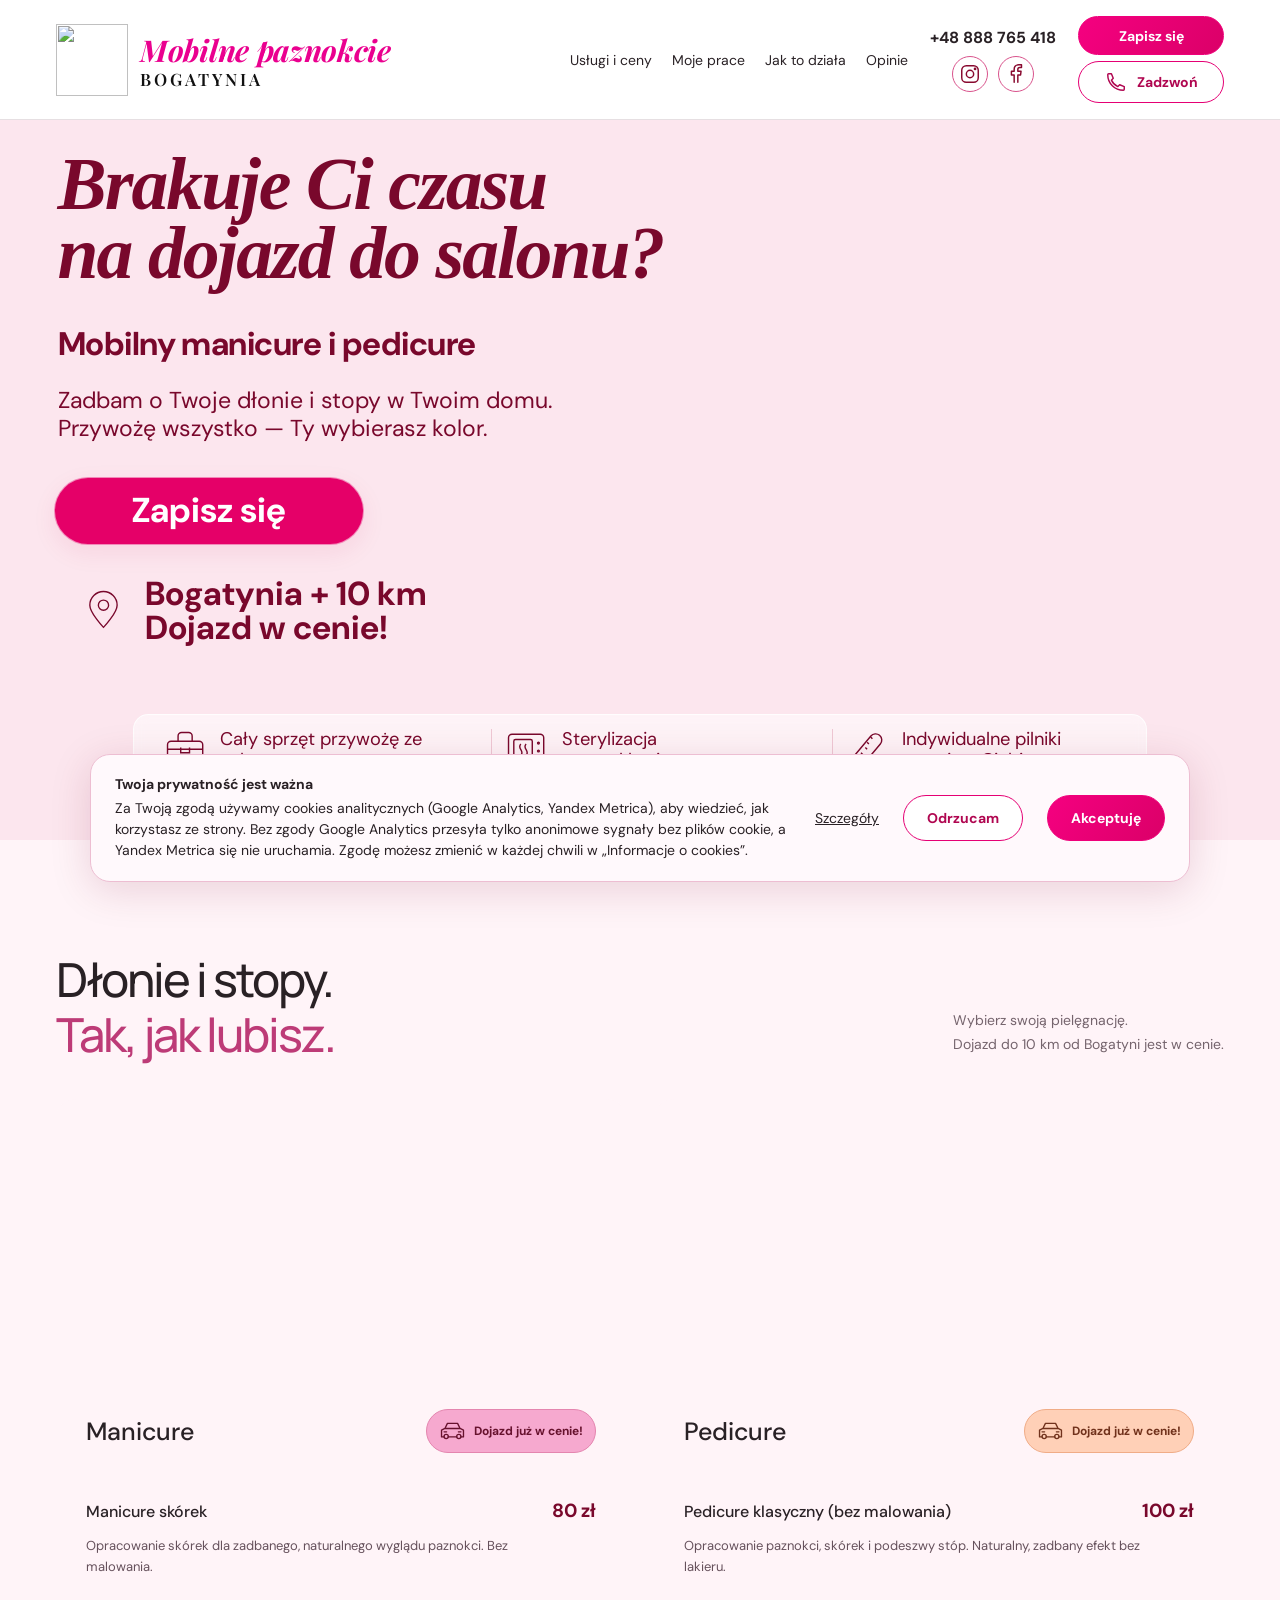
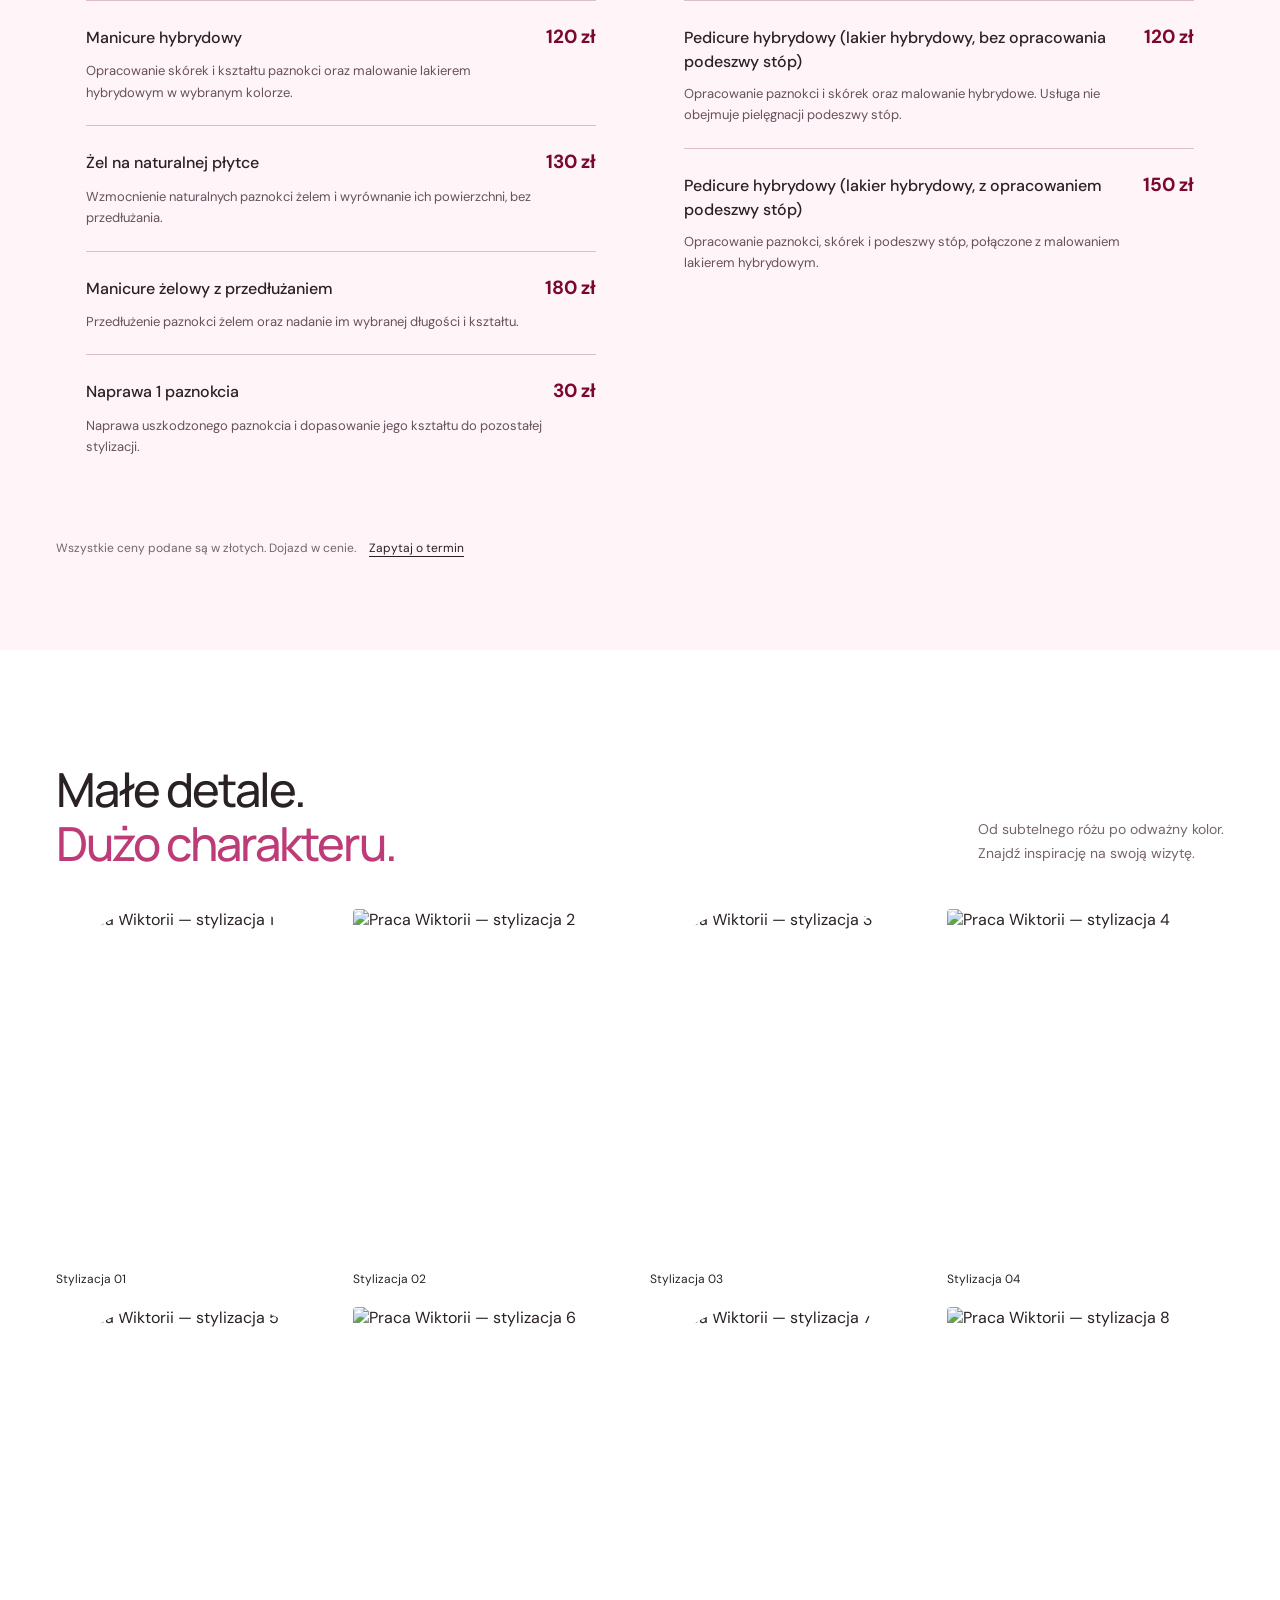
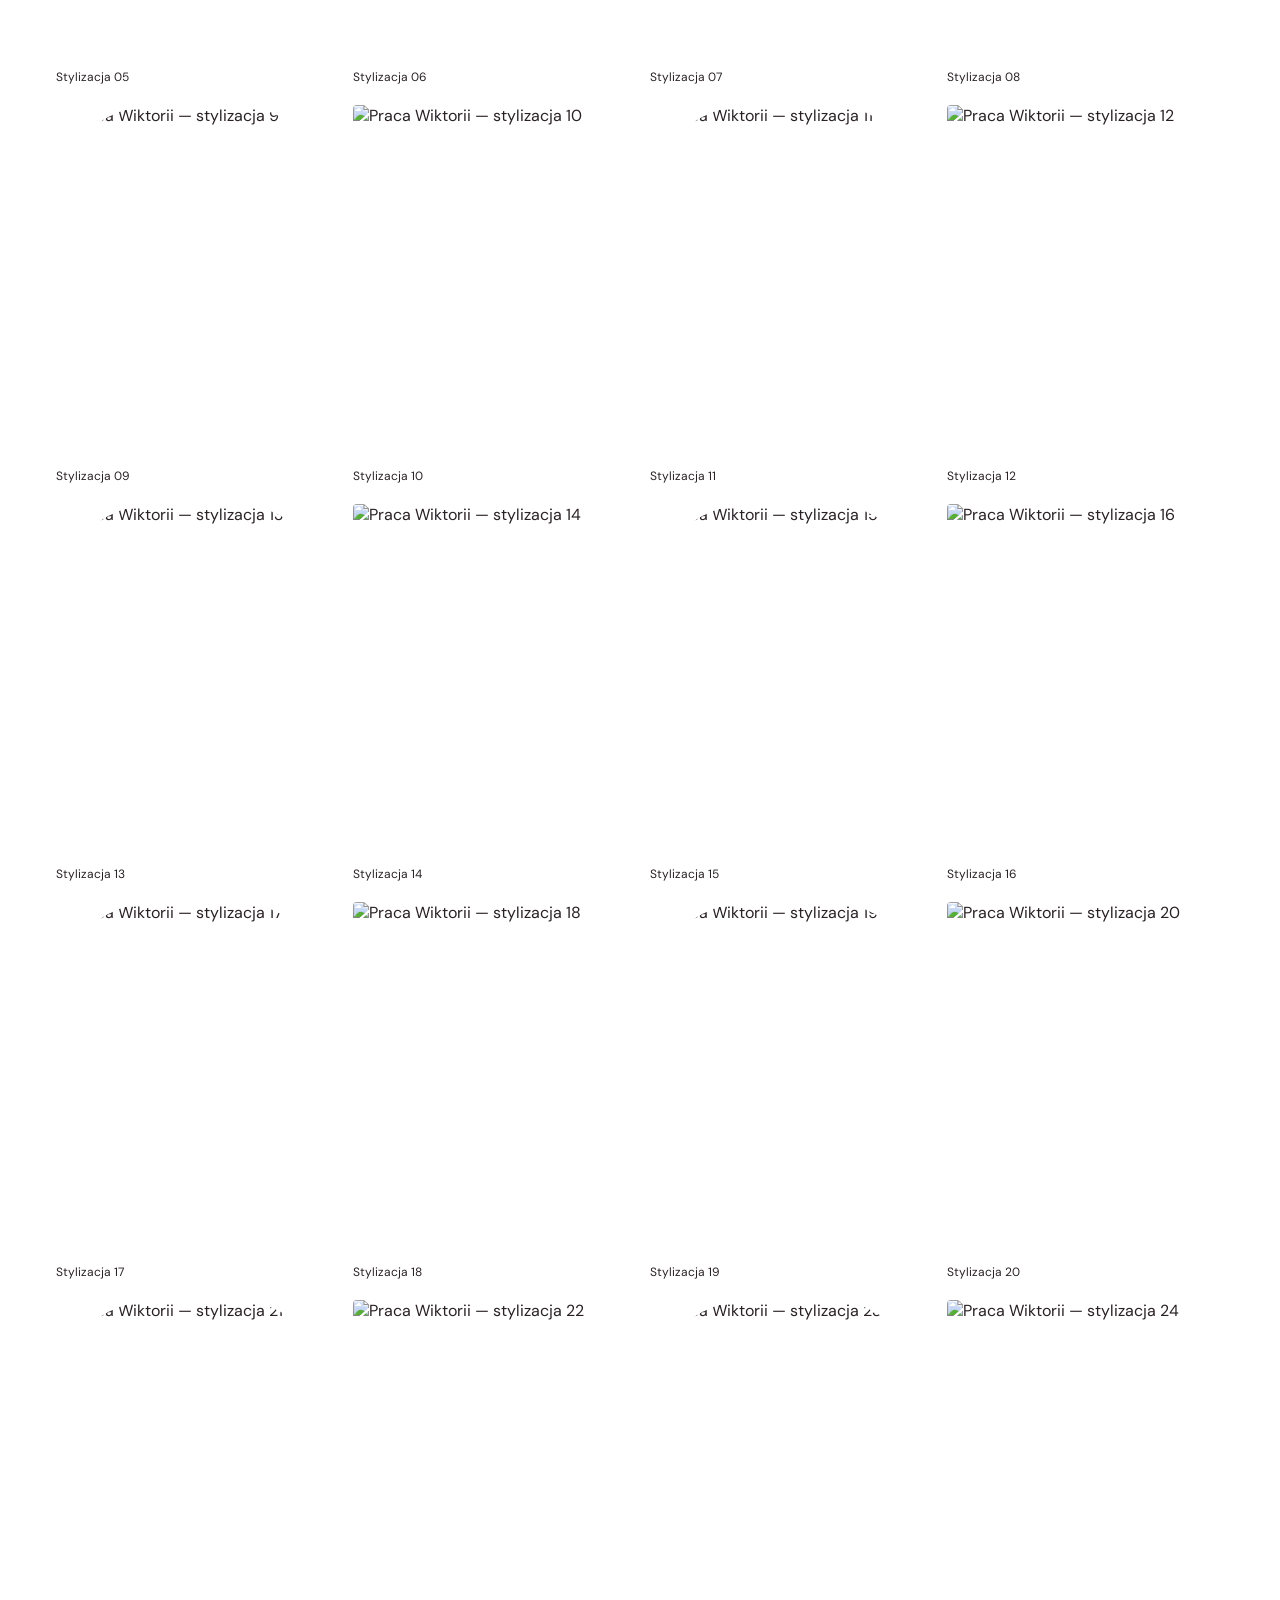
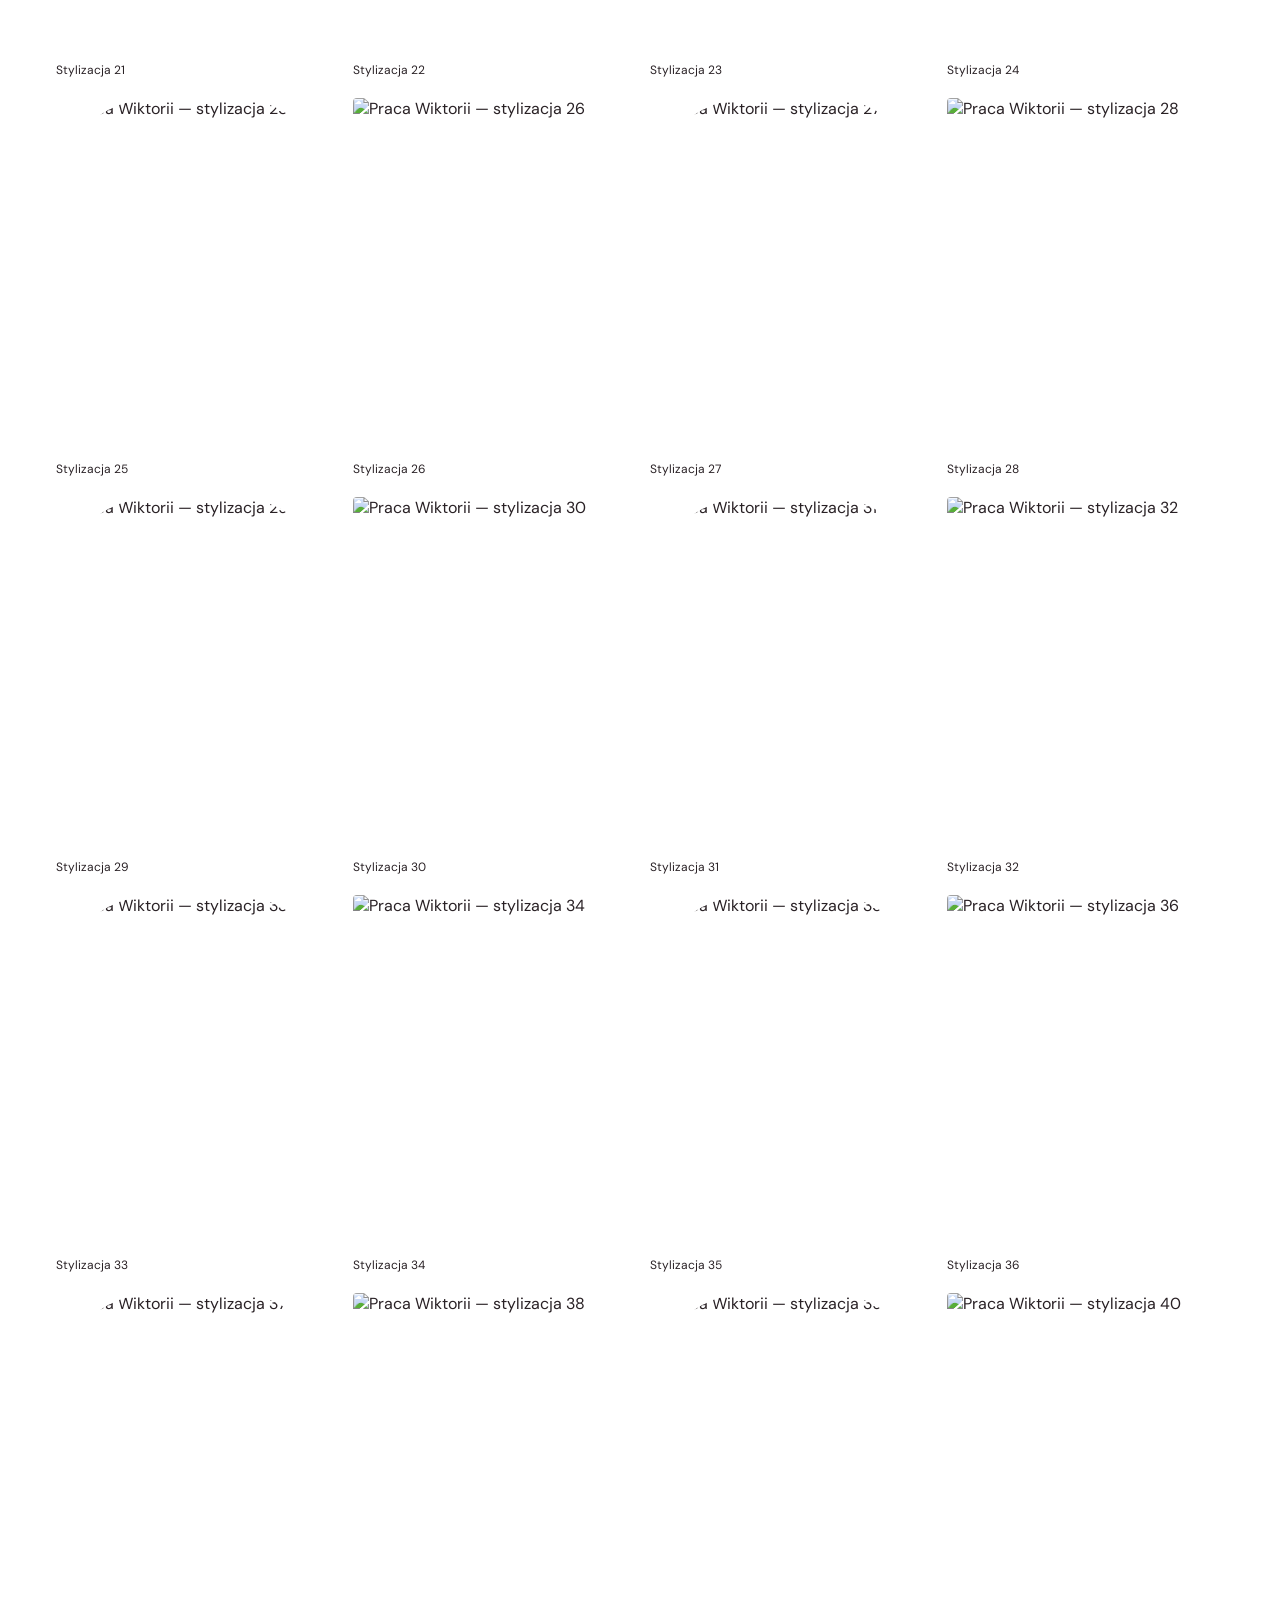
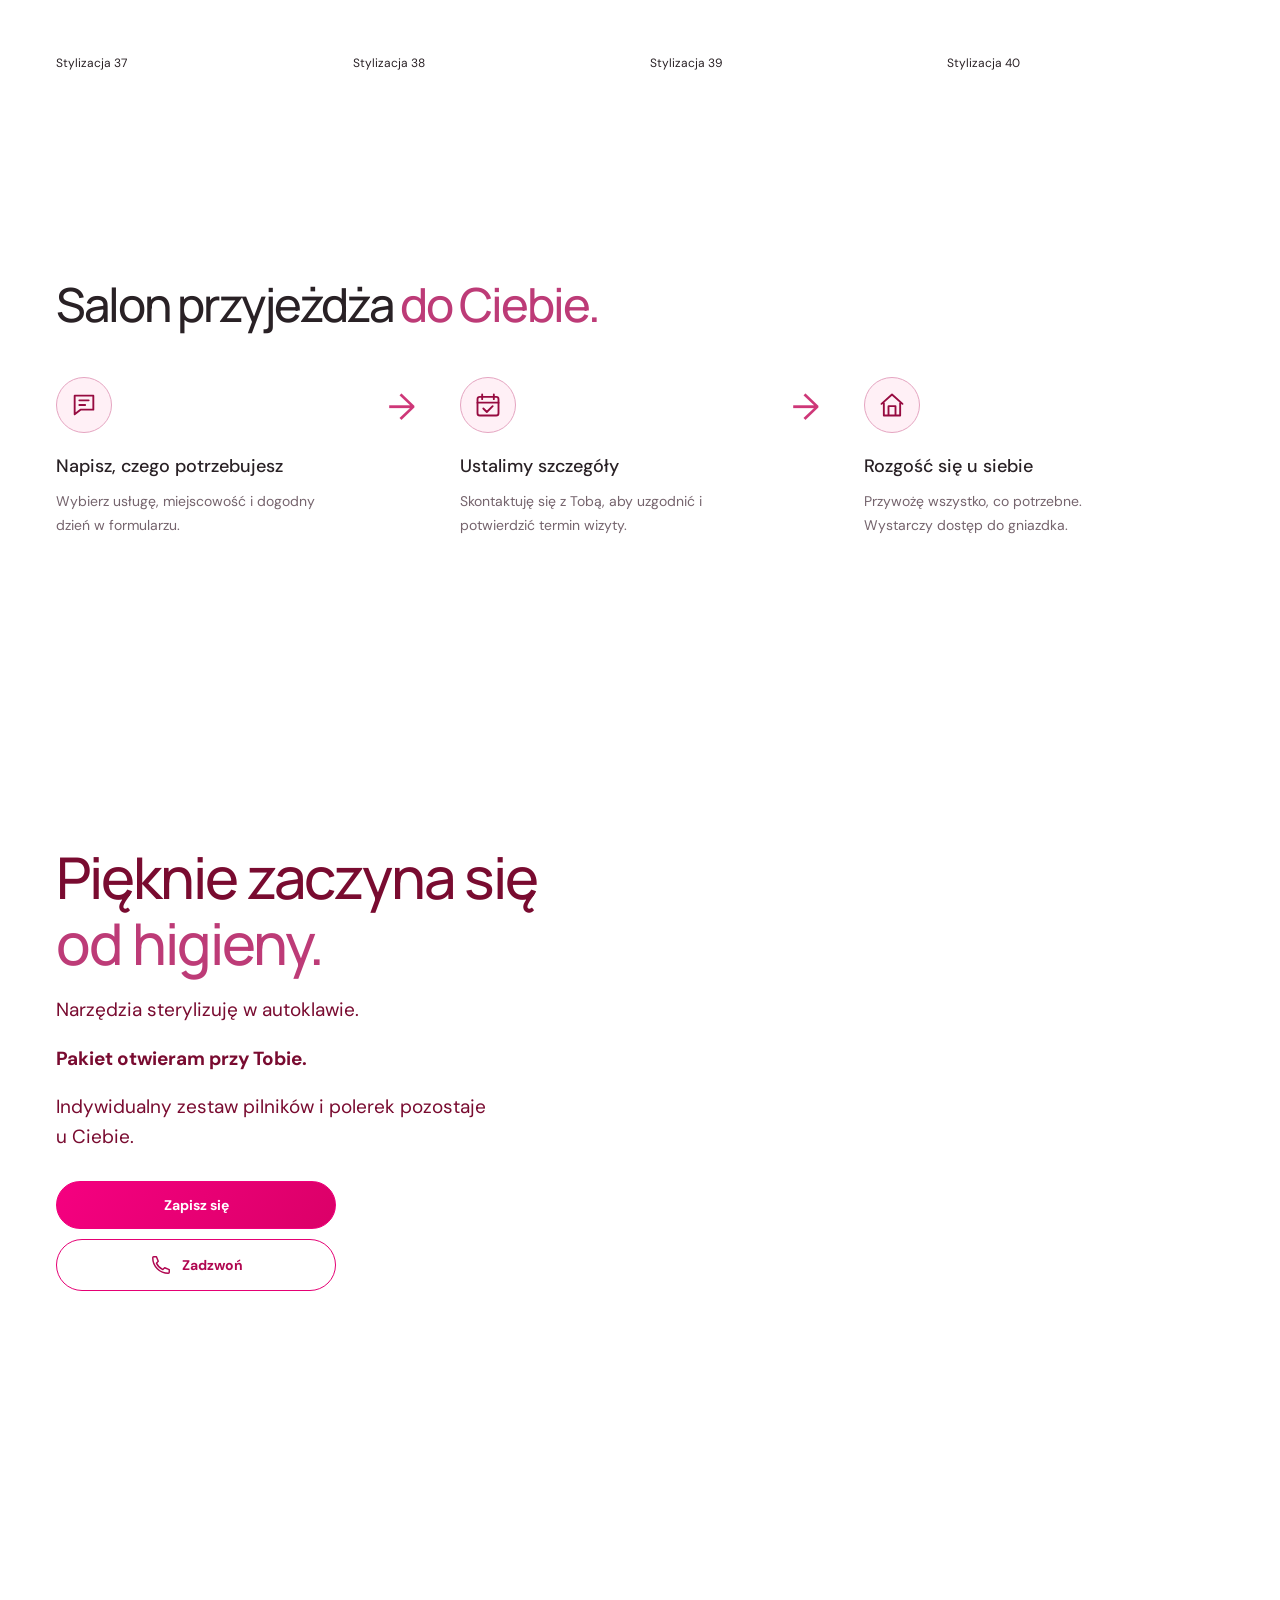
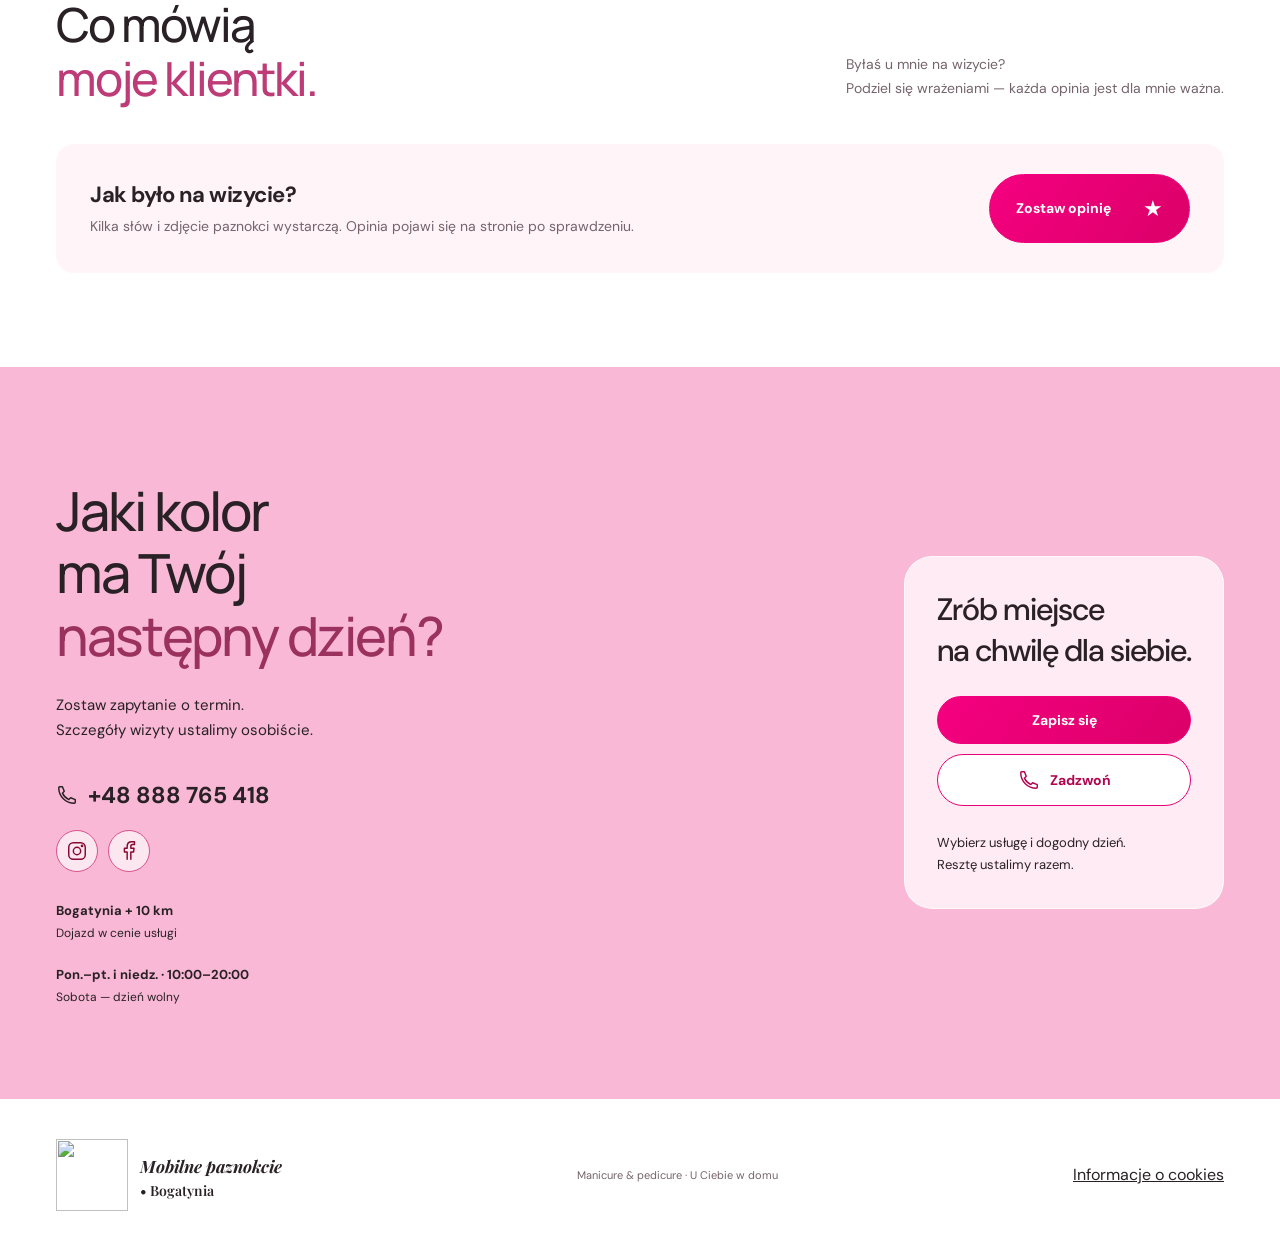
==== commit b50e473f: "Google Analytics: Consent Mode v2 (tryb zaawansowany)" ====
--- a/index.html
+++ b/index.html
@@ -10,4 +10,4 @@
 <section class="wrap section" id="wizyta"><h2>Salon przyjeżdża <em>do Ciebie.</em></h2><div class="steps"><article><span class="step-icon"><svg viewBox="0 0 24 24" fill="none" stroke="currentColor" stroke-width="1.6" stroke-linecap="round" stroke-linejoin="round" aria-hidden="true"><path d="M4 4h16v12H9l-5 4V4Z"/><path d="M8 8h8M8 12h5"/></svg></span><h3>Napisz, czego potrzebujesz</h3><p>Wybierz usługę, miejscowość i dogodny dzień w formularzu.</p></article><article><span class="step-icon"><svg viewBox="0 0 24 24" fill="none" stroke="currentColor" stroke-width="1.6" stroke-linecap="round" stroke-linejoin="round" aria-hidden="true"><rect x="3" y="5" width="18" height="16" rx="2"/><path d="M7 3v4m10-4v4M3 10h18m-13 5 3 3 5-5"/></svg></span><h3>Ustalimy szczegóły</h3><p>Skontaktuję się z Tobą, aby uzgodnić i potwierdzić termin wizyty.</p></article><article><span class="step-icon"><svg viewBox="0 0 24 24" fill="none" stroke="currentColor" stroke-width="1.6" stroke-linecap="round" stroke-linejoin="round" aria-hidden="true"><path d="m3 11 9-8 9 8M5 10v11h14V10M9 21v-8h6v8"/></svg></span><h3>Rozgość się u siebie</h3><p>Przywożę wszystko, co potrzebne. Wystarczy dostęp do gniazdka.</p></article></div></section><section class="hygiene-section" id="higiena"><div class="wrap hygiene-content"><h2>Pięknie zaczyna się<br><em>od higieny.</em></h2><p>Narzędzia sterylizuję w autoklawie.</p><p><strong>Pakiet otwieram przy Tobie.</strong></p><p>Indywidualny zestaw pilników i polerek pozostaje u Ciebie.</p><div class="cta-stack"><a class="button signup-button" href="#kontakt">Zapisz się</a><a class="button call-button" href="tel:+48888765418"><svg viewBox="0 0 24 24" fill="none" stroke="currentColor" stroke-width="1.6" stroke-linecap="round" stroke-linejoin="round" aria-hidden="true"><path d="M7 3H4a1 1 0 0 0-1 1c0 9.4 7.6 17 17 17a1 1 0 0 0 1-1v-3l-5-2-2 2a14 14 0 0 1-7-7l2-2-2-5Z"/></svg>Zadzwoń</a></div></div></section>
 <section class="wrap section reviews" id="opinie"><div class="section-top"><div><h2>Co mówią<br><em>moje klientki.</em></h2></div><p>Byłaś u mnie na wizycie?<br>Podziel się wrażeniami — każda opinia jest dla mnie ważna.</p></div><div class="reviews-list" id="reviews-list"></div><div class="reviews-cta"><div><h3>Jak było na wizycie?</h3><p>Kilka słów i zdjęcie paznokci wystarczą. Opinia pojawi się na stronie po sprawdzeniu.</p></div><button class="button signup-button" type="button" data-review-open>Zostaw opinię <span>★</span></button></div></section>
 <section class="contact section" id="kontakt"><div class="wrap contact-grid"><div><h2>Jaki kolor<br>ma Twój<br><em>następny dzień?</em></h2><p>Zostaw zapytanie o termin.<br>Szczegóły wizyty ustalimy osobiście.</p><div class="contact-details"><a class="contact-phone" href="tel:+48888765418"><svg viewBox="0 0 24 24" fill="none" stroke="currentColor" stroke-width="1.6" stroke-linecap="round" stroke-linejoin="round" aria-hidden="true"><path d="M7 3H4a1 1 0 0 0-1 1c0 9.4 7.6 17 17 17a1 1 0 0 0 1-1v-3l-5-2-2 2a14 14 0 0 1-7-7l2-2-2-5Z"/></svg>+48 888 765 418</a><div class="social-links"><a href="https://www.instagram.com/mobilne_paznokcie_bogatynia?knvt=MTFyaWU5a2pidDM1eg==" target="_blank" rel="noopener noreferrer" aria-label="Instagram"><svg viewBox="0 0 24 24" fill="none" stroke="currentColor" stroke-width="1.6" stroke-linecap="round" stroke-linejoin="round" aria-hidden="true"><rect x="3" y="3" width="18" height="18" rx="5"/><circle cx="12" cy="12" r="4"/><circle cx="17.5" cy="6.5" r=".7"/></svg></a><a href="https://www.facebook.com/share/1CfiMYgDCd/?mibextid=wwXIfr" target="_blank" rel="noopener noreferrer" aria-label="Facebook"><svg viewBox="0 0 24 24" fill="none" stroke="currentColor" stroke-width="1.6" stroke-linecap="round" stroke-linejoin="round" aria-hidden="true"><path d="M14 21v-8h3l.5-4H14V7c0-1 .4-2 2-2h2V2h-3c-3 0-5 2-5 5v2H7v4h3v8"/></svg></a></div><strong>Bogatynia + 10 km</strong><span>Dojazd w cenie usługi</span><strong>Pon.–pt. i niedz. · 10:00–20:00</strong><span>Sobota — dzień wolny</span></div></div><div class="booking-invite"><h3>Zrób miejsce<br>na chwilę dla siebie.</h3><div class="cta-stack"><a class="button signup-button" href="#kontakt">Zapisz się</a><a class="button call-button" href="tel:+48888765418"><svg viewBox="0 0 24 24" fill="none" stroke="currentColor" stroke-width="1.6" stroke-linecap="round" stroke-linejoin="round" aria-hidden="true"><path d="M7 3H4a1 1 0 0 0-1 1c0 9.4 7.6 17 17 17a1 1 0 0 0 1-1v-3l-5-2-2 2a14 14 0 0 1-7-7l2-2-2-5Z"/></svg>Zadzwoń</a></div><p>Wybierz usługę i dogodny dzień.<br>Resztę ustalimy razem.</p></div></div></section></main>
-<footer class="wrap"><a class="brand" href="#"><img src="assets/logo.png" width="72" height="72" alt=""><span>Mobilne paznokcie <span>• Bogatynia</span></span></a><span>Manicure & pedicure · U Ciebie w domu</span><button class="cookie-link" type="button">Informacje o cookies</button></footer><dialog id="booking-dialog" aria-label="Rezerwacja online"><div class="booking-bar"><strong>Zapisz się na wizytę</strong><a class="booking-open" href="rezerwacja.html?src=strona" target="_blank" rel="noopener">Otwórz w nowej karcie ↗</a><button id="booking-close" class="dialog-close" aria-label="Zamknij formularz">×</button></div><iframe id="booking-frame" title="Rezerwacja online — Mobilne paznokcie • Bogatynia" data-src="rezerwacja.html?src=strona"></iframe></dialog><dialog id="review-dialog" aria-labelledby="review-title"><button class="dialog-close" id="review-close" type="button" aria-label="Zamknij">×</button><form id="review-form" novalidate><h2 id="review-title">Twoja opinia</h2><p class="review-intro">Dziękuję, że poświęcasz chwilę! Opinia pojawi się na stronie po sprawdzeniu.</p><fieldset class="star-input"><legend>Ocena *</legend><div class="stars-row"><input type="radio" name="rating" id="rate-5" value="5"><label for="rate-5" title="5 na 5" aria-label="5 na 5">★</label><input type="radio" name="rating" id="rate-4" value="4"><label for="rate-4" title="4 na 5" aria-label="4 na 5">★</label><input type="radio" name="rating" id="rate-3" value="3"><label for="rate-3" title="3 na 5" aria-label="3 na 5">★</label><input type="radio" name="rating" id="rate-2" value="2"><label for="rate-2" title="2 na 5" aria-label="2 na 5">★</label><input type="radio" name="rating" id="rate-1" value="1"><label for="rate-1" title="1 na 5" aria-label="1 na 5">★</label></div></fieldset><label>Imię *<input type="text" name="name" maxlength="60" autocomplete="given-name" placeholder="np. Anna K."></label><label>Usługa<select name="service"><option value="">— wybierz —</option><option>Manicure skórek</option><option>Manicure hybrydowy</option><option>Żel na naturalnej płytce</option><option>Manicure żelowy z przedłużaniem</option><option>Pedicure klasyczny</option><option>Pedicure hybrydowy</option><option>Pedicure hybrydowy z opracowaniem stóp</option><option>Manicure + pedicure</option><option>Naprawa paznokcia</option></select></label><label>Opinia *<textarea name="text" rows="5" maxlength="1500" placeholder="Jak oceniasz wizytę, efekt i trwałość?"></textarea></label><label>Zdjęcie paznokci (opcjonalnie)<input type="file" name="photo" accept="image/*"></label><img id="review-preview" alt="Podgląd zdjęcia" hidden><input class="hp" type="text" name="website" tabindex="-1" autocomplete="off" aria-hidden="true"><label class="check"><input type="checkbox" name="consent"><span>Wyrażam zgodę na publikację mojej opinii, imienia i zdjęcia na stronie mp-bogatynia.pro oraz na Instagramie i Facebooku Mobilne paznokcie • Bogatynia. *</span></label><p class="rodo-small">Administratorem danych jest Victoria Oblogova (Mobilne paznokcie • Bogatynia, 59-920 Bogatynia). Imię, opinię i zdjęcie przetwarzam wyłącznie w celu publikacji opinii, na podstawie Twojej zgody (art. 6 ust. 1 lit. a RODO). Dane są przechowywane w usługach Google (arkusz, Dysk) i w powiadomieniu Telegram do czasu wycofania zgody. Zgodę możesz wycofać w każdej chwili (tel. +48 888 765 418) — opinię wtedy usunę. Masz prawo dostępu do danych, ich sprostowania, usunięcia oraz skargi do Prezesa UODO.</p><p id="review-status" role="status"></p><button class="button signup-button" type="submit">Wyślij opinię <span>→</span></button></form></dialog><dialog id="lightbox"><button id="close" aria-label="Zamknij zdjęcie">×</button><img id="large-photo" alt=""><p id="photo-title"></p></dialog><aside id="cookie-banner" class="cookie-banner" aria-label="Informacja o cookies" hidden><div><strong>Twoja prywatność jest ważna</strong><p>Za Twoją zgodą używamy cookies analitycznych (Google Analytics, Yandex Metrica), aby wiedzieć, jak korzystasz ze strony. Bez zgody nie są uruchamiane. Zgodę możesz zmienić w każdej chwili w „Informacje o cookies”.</p></div><button class="cookie-link" type="button">Szczegóły</button><button id="cookie-no" class="button call-button" type="button">Odrzucam</button><button id="cookie-ok" class="button signup-button" type="button">Akceptuję</button></aside><dialog id="cookie-dialog" aria-labelledby="cookie-title"><button class="dialog-close" id="cookie-close" aria-label="Zamknij">×</button><h2 id="cookie-title">Cookies i prywatność</h2><p>Strona nie korzysta z narzędzi reklamowych ani osadzonych widżetów mediów społecznościowych. Zdjęcia są ładowane z tej strony, a czcionki z usługi Google Fonts.</p><h3>Cookies analityczne (opcjonalne)</h3><p>Za Twoją zgodą korzystamy z Google Analytics 4 (przez Google Tag Manager; dostawca: Google Ireland Ltd.). Pliki cookie <strong>_ga</strong> i <strong>_ga_*</strong> pozwalają policzyć odwiedziny i sprawdzić, które części strony są przydatne. Są uruchamiane wyłącznie po kliknięciu „Akceptuję” i przechowywane do 2 lat. Dane mogą być przekazywane do USA na podstawie programu EU-US Data Privacy Framework. Podstawa prawna: Twoja zgoda (art. 6 ust. 1 lit. a RODO).</p><p>Za Twoją zgodą korzystamy także z Yandex Metrica (dostawca: YANDEX LLC, Rosja). Pliki cookie <strong>_ym_uid</strong>, <strong>_ym_d</strong> i podobne służą do statystyk odwiedzin.</p><h3>Niezbędne przechowywanie</h3><p>Twój wybór zapisujemy w pamięci przeglądarki (localStorage) jako <strong>mp-consent-v2</strong> na 6 miesięcy. Wpis nie jest wysyłany na serwer.</p><h3>Twój wybór</h3><p>Zgodę możesz w każdej chwili wycofać lub zmienić — wycofanie nie wpływa na zgodność z prawem wcześniejszego przetwarzania.</p><button id="cookie-reset" class="button call-button" type="button">Zmień decyzję dotyczącą cookies</button><h3>Linki i kontakt</h3><p>Instagram i Facebook otwierają się dopiero po kliknięciu linku i mają własne zasady prywatności. Formularz rezerwacji jest częścią tej strony; wolne terminy i rezerwacje są przesyłane do usługi Google Apps Script. Podane w nim dane trafiają do arkusza Google prowadzącej salon oraz do powiadomienia w Telegramie — szczegóły znajdziesz w klauzuli RODO w formularzu. Tak samo działa formularz opinii (informacja RODO jest w formularzu). W sprawach prywatności: Mobilne paznokcie • Bogatynia, tel. <a href="tel:+48888765418">+48 888 765 418</a>.</p></dialog><script src="app.js"></script></body></html>
+<footer class="wrap"><a class="brand" href="#"><img src="assets/logo.png" width="72" height="72" alt=""><span>Mobilne paznokcie <span>• Bogatynia</span></span></a><span>Manicure & pedicure · U Ciebie w domu</span><button class="cookie-link" type="button">Informacje o cookies</button></footer><dialog id="booking-dialog" aria-label="Rezerwacja online"><div class="booking-bar"><strong>Zapisz się na wizytę</strong><a class="booking-open" href="rezerwacja.html?src=strona" target="_blank" rel="noopener">Otwórz w nowej karcie ↗</a><button id="booking-close" class="dialog-close" aria-label="Zamknij formularz">×</button></div><iframe id="booking-frame" title="Rezerwacja online — Mobilne paznokcie • Bogatynia" data-src="rezerwacja.html?src=strona"></iframe></dialog><dialog id="review-dialog" aria-labelledby="review-title"><button class="dialog-close" id="review-close" type="button" aria-label="Zamknij">×</button><form id="review-form" novalidate><h2 id="review-title">Twoja opinia</h2><p class="review-intro">Dziękuję, że poświęcasz chwilę! Opinia pojawi się na stronie po sprawdzeniu.</p><fieldset class="star-input"><legend>Ocena *</legend><div class="stars-row"><input type="radio" name="rating" id="rate-5" value="5"><label for="rate-5" title="5 na 5" aria-label="5 na 5">★</label><input type="radio" name="rating" id="rate-4" value="4"><label for="rate-4" title="4 na 5" aria-label="4 na 5">★</label><input type="radio" name="rating" id="rate-3" value="3"><label for="rate-3" title="3 na 5" aria-label="3 na 5">★</label><input type="radio" name="rating" id="rate-2" value="2"><label for="rate-2" title="2 na 5" aria-label="2 na 5">★</label><input type="radio" name="rating" id="rate-1" value="1"><label for="rate-1" title="1 na 5" aria-label="1 na 5">★</label></div></fieldset><label>Imię *<input type="text" name="name" maxlength="60" autocomplete="given-name" placeholder="np. Anna K."></label><label>Usługa<select name="service"><option value="">— wybierz —</option><option>Manicure skórek</option><option>Manicure hybrydowy</option><option>Żel na naturalnej płytce</option><option>Manicure żelowy z przedłużaniem</option><option>Pedicure klasyczny</option><option>Pedicure hybrydowy</option><option>Pedicure hybrydowy z opracowaniem stóp</option><option>Manicure + pedicure</option><option>Naprawa paznokcia</option></select></label><label>Opinia *<textarea name="text" rows="5" maxlength="1500" placeholder="Jak oceniasz wizytę, efekt i trwałość?"></textarea></label><label>Zdjęcie paznokci (opcjonalnie)<input type="file" name="photo" accept="image/*"></label><img id="review-preview" alt="Podgląd zdjęcia" hidden><input class="hp" type="text" name="website" tabindex="-1" autocomplete="off" aria-hidden="true"><label class="check"><input type="checkbox" name="consent"><span>Wyrażam zgodę na publikację mojej opinii, imienia i zdjęcia na stronie mp-bogatynia.pro oraz na Instagramie i Facebooku Mobilne paznokcie • Bogatynia. *</span></label><p class="rodo-small">Administratorem danych jest Victoria Oblogova (Mobilne paznokcie • Bogatynia, 59-920 Bogatynia). Imię, opinię i zdjęcie przetwarzam wyłącznie w celu publikacji opinii, na podstawie Twojej zgody (art. 6 ust. 1 lit. a RODO). Dane są przechowywane w usługach Google (arkusz, Dysk) i w powiadomieniu Telegram do czasu wycofania zgody. Zgodę możesz wycofać w każdej chwili (tel. +48 888 765 418) — opinię wtedy usunę. Masz prawo dostępu do danych, ich sprostowania, usunięcia oraz skargi do Prezesa UODO.</p><p id="review-status" role="status"></p><button class="button signup-button" type="submit">Wyślij opinię <span>→</span></button></form></dialog><dialog id="lightbox"><button id="close" aria-label="Zamknij zdjęcie">×</button><img id="large-photo" alt=""><p id="photo-title"></p></dialog><aside id="cookie-banner" class="cookie-banner" aria-label="Informacja o cookies" hidden><div><strong>Twoja prywatność jest ważna</strong><p>Za Twoją zgodą używamy cookies analitycznych (Google Analytics, Yandex Metrica), aby wiedzieć, jak korzystasz ze strony. Bez zgody Google Analytics przesyła tylko anonimowe sygnały bez plików cookie, a Yandex Metrica się nie uruchamia. Zgodę możesz zmienić w każdej chwili w „Informacje o cookies”.</p></div><button class="cookie-link" type="button">Szczegóły</button><button id="cookie-no" class="button call-button" type="button">Odrzucam</button><button id="cookie-ok" class="button signup-button" type="button">Akceptuję</button></aside><dialog id="cookie-dialog" aria-labelledby="cookie-title"><button class="dialog-close" id="cookie-close" aria-label="Zamknij">×</button><h2 id="cookie-title">Cookies i prywatność</h2><p>Strona nie korzysta z narzędzi reklamowych ani osadzonych widżetów mediów społecznościowych. Zdjęcia są ładowane z tej strony, a czcionki z usługi Google Fonts.</p><h3>Cookies analityczne (opcjonalne)</h3><p>Za Twoją zgodą korzystamy z Google Analytics 4 (przez Google Tag Manager; dostawca: Google Ireland Ltd.). Pliki cookie <strong>_ga</strong> i <strong>_ga_*</strong> pozwalają policzyć odwiedziny i sprawdzić, które części strony są przydatne. Pliki cookie są zapisywane wyłącznie po kliknięciu „Akceptuję” i przechowywane do 2 lat. Bez zgody Google Analytics działa w trybie ograniczonym (Consent Mode): nie zapisuje plików cookie i nie używa identyfikatorów, wysyła jedynie anonimowe sygnały (np. że strona została wyświetlona, typ urządzenia, przybliżony kraj), na podstawie których Google szacuje statystyki. Podstawa prawna tych sygnałów: nasz prawnie uzasadniony interes w mierzeniu ruchu na stronie (art. 6 ust. 1 lit. f RODO). Dane mogą być przekazywane do USA na podstawie programu EU-US Data Privacy Framework. Podstawa prawna: Twoja zgoda (art. 6 ust. 1 lit. a RODO).</p><p>Za Twoją zgodą korzystamy także z Yandex Metrica (dostawca: YANDEX LLC, Rosja). Pliki cookie <strong>_ym_uid</strong>, <strong>_ym_d</strong> i podobne służą do statystyk odwiedzin.</p><h3>Niezbędne przechowywanie</h3><p>Twój wybór zapisujemy w pamięci przeglądarki (localStorage) jako <strong>mp-consent-v2</strong> na 6 miesięcy. Wpis nie jest wysyłany na serwer.</p><h3>Twój wybór</h3><p>Zgodę możesz w każdej chwili wycofać lub zmienić — wycofanie nie wpływa na zgodność z prawem wcześniejszego przetwarzania.</p><button id="cookie-reset" class="button call-button" type="button">Zmień decyzję dotyczącą cookies</button><h3>Linki i kontakt</h3><p>Instagram i Facebook otwierają się dopiero po kliknięciu linku i mają własne zasady prywatności. Formularz rezerwacji jest częścią tej strony; wolne terminy i rezerwacje są przesyłane do usługi Google Apps Script. Podane w nim dane trafiają do arkusza Google prowadzącej salon oraz do powiadomienia w Telegramie — szczegóły znajdziesz w klauzuli RODO w formularzu. Tak samo działa formularz opinii (informacja RODO jest w formularzu). W sprawach prywatności: Mobilne paznokcie • Bogatynia, tel. <a href="tel:+48888765418">+48 888 765 418</a>.</p></dialog><script src="app.js"></script></body></html>
--- a/style.css
+++ b/style.css
@@ -97,3 +97,7 @@
 #review-form .button[disabled]{opacity:.6;cursor:wait;transform:none}
 @media(max-width:700px){.reviews-cta{padding:24px 22px}.reviews-cta .button{width:100%}}
 @media(max-width:500px){#review-dialog{padding:25px 20px}#review-form h2{font-size:26px}}
+#review-dialog img#review-preview[hidden]{display:none}
+#review-form label,#review-form input,#review-form select,#review-form textarea{margin:0}
+#review-form{gap:14px}
+.review-card img{cursor:zoom-in}
